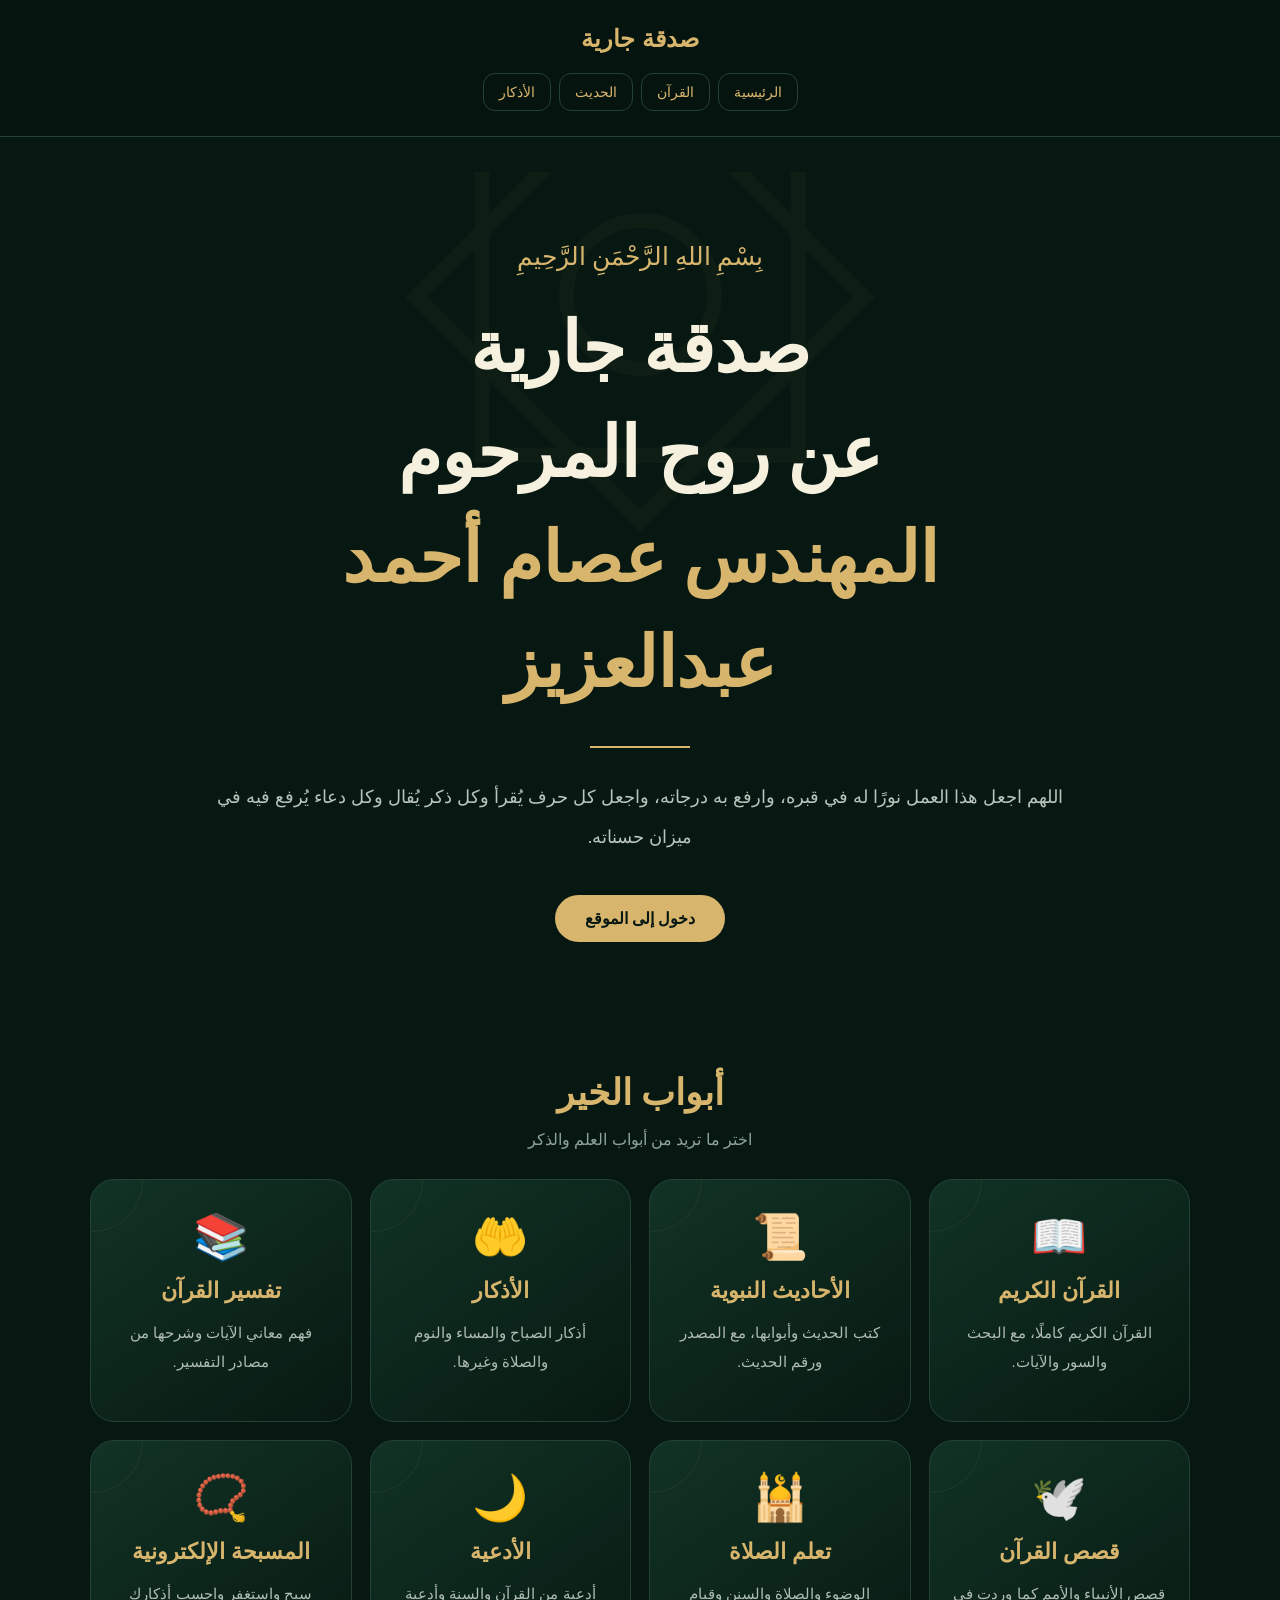
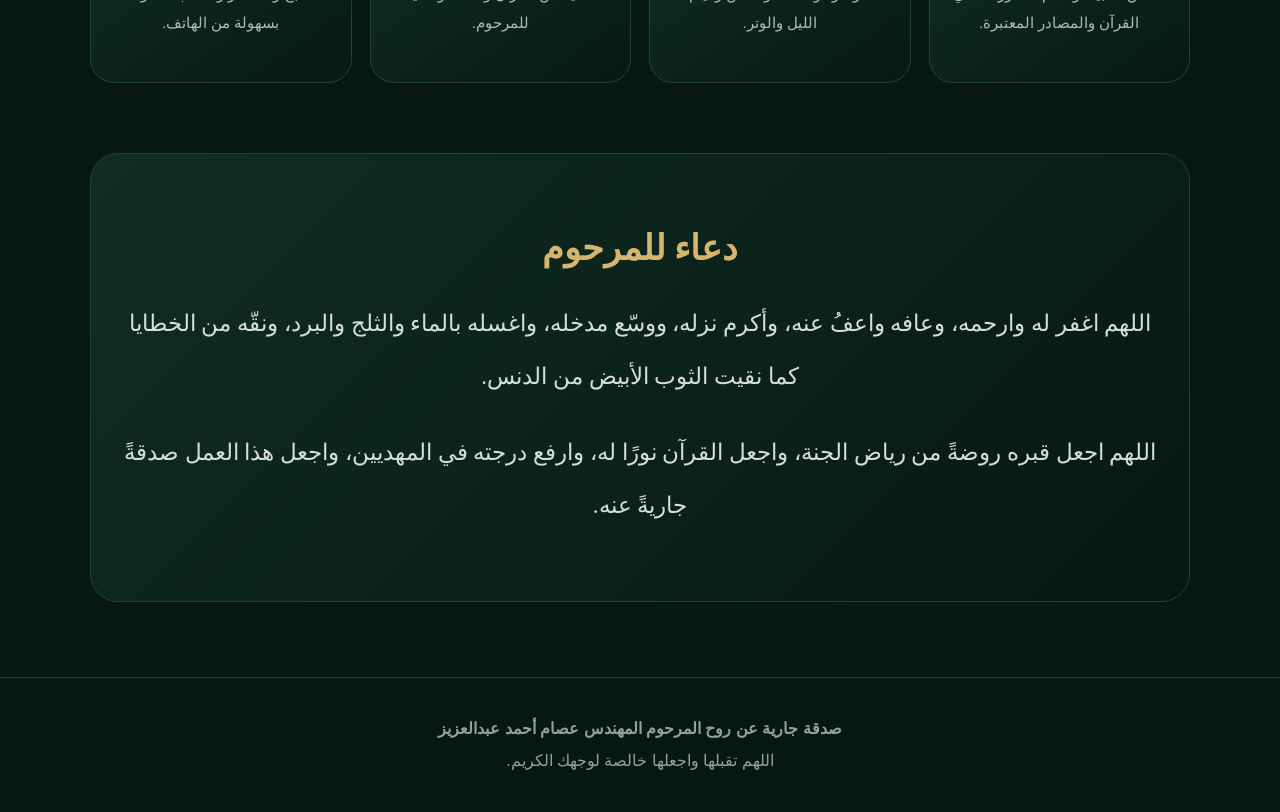
==== index.html @ de12d313 "Update index.html" ====
<!DOCTYPE html>
<html lang="ar" dir="rtl">

<head>
  <meta charset="UTF-8">
  <meta name="viewport" content="width=device-width, initial-scale=1.0">

  <title>صدقة جارية | المهندس عصام أحمد عبدالعزيز</title>

  <link rel="stylesheet" href="style.css">

  <style>

    .hero-new {
      min-height: 600px;
      display: flex;
      align-items: center;
      justify-content: center;
      text-align: center;
      position: relative;
      overflow: hidden;
      padding: 70px 20px;
    }

    .hero-new::before {
      content: "۞";
      position: absolute;
      font-size: 500px;
      color: rgba(215,181,109,.035);
      top: -170px;
      left: 50%;
      transform: translateX(-50%);
      pointer-events: none;
    }

    .hero-content {
      position: relative;
      max-width: 850px;
      z-index: 1;
    }

    .bismillah {
      color: #d7b56d;
      font-family: "Traditional Arabic", serif;
      font-size: 25px;
      margin-bottom: 25px;
    }

    .hero-new h1 {
      font-family: "Traditional Arabic", Tahoma, serif;
      font-size: clamp(38px, 8vw, 70px);
      line-height: 1.5;
      color: #f6f0df;
      margin: 0;
    }

    .hero-new h1 span {
      color: #d7b56d;
    }

    .hero-line {
      width: 100px;
      height: 2px;
      background: #d7b56d;
      margin: 30px auto;
    }

    .hero-new p {
      color: #b9c5bd;
      font-size: 18px;
      line-height: 2.2;
    }

    .enter-btn {
      display: inline-block;
      margin-top: 20px;
      padding: 14px 30px;
      background: #d7b56d;
      color: #071812;
      border-radius: 30px;
      font-weight: bold;
    }

    .section-title {
      text-align: center;
      margin: 60px 0 30px;
    }

    .section-title h2 {
      color: #d7b56d;
      font-family: "Traditional Arabic", serif;
      font-size: 36px;
      margin-bottom: 5px;
    }

    .section-title p {
      color: #8fa39a;
    }

    .main-grid {
      display: grid;
      grid-template-columns: repeat(auto-fit, minmax(230px, 1fr));
      gap: 18px;
    }

    .main-card {
      background:
        linear-gradient(
          145deg,
          rgba(18,52,38,.95),
          rgba(8,25,18,.98)
        );

      border: 1px solid #234235;
      border-radius: 24px;
      padding: 30px 22px;
      text-align: center;
      transition: .25s;
      position: relative;
      overflow: hidden;
    }

    .main-card::after {
      content: "";
      position: absolute;
      width: 100px;
      height: 100px;
      border: 1px solid rgba(215,181,109,.08);
      border-radius: 50%;
      top: -50px;
      left: -50px;
    }

    .main-card:hover {
      transform: translateY(-7px);
      border-color: #d7b56d;
    }

    .main-icon {
      font-size: 45px;
      margin-bottom: 15px;
    }

    .main-card h3 {
      color: #d7b56d;
      font-size: 22px;
      margin: 10px 0;
    }

    .main-card p {
      color: #aebcb4;
      line-height: 1.9;
      font-size: 15px;
    }

    .memorial {
      margin-top: 70px;
      padding: 45px 25px;
      text-align: center;
      border: 1px solid #234235;
      border-radius: 28px;
      background: linear-gradient(
        135deg,
        #102d23,
        #071812
      );
    }

    .memorial h2 {
      color: #d7b56d;
      font-family: "Traditional Arabic", serif;
      font-size: 35px;
    }

    .memorial p {
      color: #d6ded9;
      font-family: "Traditional Arabic", serif;
      font-size: 23px;
      line-height: 2.3;
    }

    .planned {
      opacity: .9;
    }

    @media(max-width:600px) {

      .hero-new {
        min-height: 520px;
      }

      .hero-new h1 {
        font-size: 42px;
      }

      .hero-new p {
        font-size: 16px;
      }

      .main-card {
        padding: 25px 18px;
      }

    }

  </style>

</head>


<body>


<header>

  <div class="logo">
    صدقة جارية
  </div>

  <nav>

    <a href="index.html">
      الرئيسية
    </a>

    <a href="quran.html">
      القرآن
    </a>

    <a href="hadith.html">
      الحديث
    </a>

    <a href="adhkar.html">
      الأذكار
    </a>

  </nav>

</header>


<main class="container">


<section class="hero-new">

  <div class="hero-content">

    <div class="bismillah">
      بِسْمِ اللهِ الرَّحْمَنِ الرَّحِيمِ
    </div>

    <h1>
      صدقة جارية
      <br>
      عن روح المرحوم
      <br>
      <span>
        المهندس عصام أحمد عبدالعزيز
      </span>
    </h1>

    <div class="hero-line"></div>

    <p>
      اللهم اجعل هذا العمل نورًا له في قبره،
      وارفع به درجاته، واجعل كل حرف يُقرأ
      وكل ذكر يُقال وكل دعاء يُرفع فيه
      في ميزان حسناته.
    </p>

    <a href="#sections" class="enter-btn">
      دخول إلى الموقع
    </a>

  </div>

</section>



<section id="sections">


  <div class="section-title">

    <h2>
      أبواب الخير
    </h2>

    <p>
      اختر ما تريد من أبواب العلم والذكر
    </p>

  </div>


  <div class="main-grid">


    <a href="quran.html" class="main-card">

      <div class="main-icon">
        📖
      </div>

      <h3>
        القرآن الكريم
      </h3>

      <p>
        القرآن الكريم كاملًا،
        مع البحث والسور والآيات.
      </p>

    </a>



    <a href="hadith.html" class="main-card">

      <div class="main-icon">
        📜
      </div>

      <h3>
        الأحاديث النبوية
      </h3>

      <p>
        كتب الحديث وأبوابها،
        مع المصدر ورقم الحديث.
      </p>

    </a>



    <a href="adhkar.html" class="main-card">

      <div class="main-icon">
        🤲
      </div>

      <h3>
        الأذكار
      </h3>

      <p>
        أذكار الصباح والمساء
        والنوم والصلاة وغيرها.
      </p>

    </a>



    <a href="quran-tafsir.html" class="main-card">

      <div class="main-icon">
        📚
      </div>

      <h3>
        تفسير القرآن
      </h3>

      <p>
        فهم معاني الآيات
        وشرحها من مصادر التفسير.
      </p>

    </a>



    <a href="quran-stories.html" class="main-card">

      <div class="main-icon">
        🕊️
      </div>

      <h3>
        قصص القرآن
      </h3>

      <p>
        قصص الأنبياء والأمم
        كما وردت في القرآن والمصادر المعتبرة.
      </p>

    </a>



    <a href="prayer.html" class="main-card">

      <div class="main-icon">
        🕌
      </div>

      <h3>
        تعلم الصلاة
      </h3>

      <p>
        الوضوء والصلاة والسنن
        وقيام الليل والوتر.
      </p>

    </a>



    <a href="duas.html" class="main-card">

      <div class="main-icon">
        🌙
      </div>

      <h3>
        الأدعية
      </h3>

      <p>
        أدعية من القرآن والسنة
        وأدعية للمرحوم.
      </p>

    </a>



    <a href="tasbeeh.html" class="main-card">

      <div class="main-icon">
        📿
      </div>

      <h3>
        المسبحة الإلكترونية
      </h3>

      <p>
        سبح واستغفر واحسب أذكارك
        بسهولة من الهاتف.
      </p>

    </a>


  </div>

</section>



<section class="memorial">

  <h2>
    دعاء للمرحوم
  </h2>

  <p>

    اللهم اغفر له وارحمه،
    وعافه واعفُ عنه،
    وأكرم نزله،
    ووسّع مدخله،
    واغسله بالماء والثلج والبرد،
    ونقّه من الخطايا كما نقيت الثوب الأبيض من الدنس.

  </p>

  <p>

    اللهم اجعل قبره روضةً من رياض الجنة،
    واجعل القرآن نورًا له،
    وارفع درجته في المهديين،
    واجعل هذا العمل صدقةً جاريةً عنه.

  </p>

</section>


</main>



<footer>

  <strong>
    صدقة جارية عن روح المرحوم
    المهندس عصام أحمد عبدالعزيز
  </strong>

  <br>

  اللهم تقبلها واجعلها خالصة لوجهك الكريم.

</footer>


</body>

</html>
---- style.css ----
* {
  box-sizing: border-box;
}

body {
  margin: 0;
  background: #071812;
  color: #f6f0df;
  font-family: Tahoma, Arial, sans-serif;
}

a {
  text-decoration: none;
  color: inherit;
}

/* الهيدر */

header {
  padding: 25px 15px;
  text-align: center;
  border-bottom: 1px solid #234235;
  background: #06140f;
}

.logo {
  color: #d7b56d;
  font-size: 24px;
  font-weight: bold;
}

/* القائمة */

nav {
  margin-top: 20px;
  display: flex;
  justify-content: center;
  gap: 8px;
  flex-wrap: wrap;
}

nav a {
  padding: 10px 15px;
  border: 1px solid #234235;
  border-radius: 12px;
  color: #d7b56d;
  font-size: 14px;
}

nav a:hover {
  background: #102d23;
}

/* المحتوى */

.container {
  width: 92%;
  max-width: 1100px;
  margin: auto;
  padding: 35px 0;
}

.hero {
  text-align: center;
  padding: 55px 15px;
}

.hero h1 {
  color: #d7b56d;
  font-size: 42px;
  line-height: 1.7;
  margin-bottom: 15px;
}

.hero p {
  color: #b9c5bd;
  font-size: 18px;
  line-height: 2;
}

/* العناوين */

.page-title {
  text-align: center;
  color: #d7b56d;
  font-size: 34px;
  margin-bottom: 30px;
}

/* الكروت */

.grid {
  display: grid;
  grid-template-columns: repeat(auto-fit, minmax(220px, 1fr));
  gap: 18px;
}

.card {
  background: #0d241c;
  border: 1px solid #234235;
  border-radius: 20px;
  padding: 25px;
  text-align: center;
  transition: 0.2s;
}

.card:hover {
  transform: translateY(-4px);
  border-color: #d7b56d;
}

.card .icon {
  font-size: 38px;
}

.card h2 {
  color: #d7b56d;
}

.card p {
  color: #b9c5bd;
  line-height: 1.8;
}

/* القرآن */

.surah {
  background: #0d241c;
  border: 1px solid #234235;
  border-radius: 20px;
  padding: 25px;
  margin-bottom: 20px;
}

.surah-info {
  text-align: center;
  margin-bottom: 25px;
}

.surah-info h2 {
  color: #d7b56d;
  font-size: 30px;
}

.surah-info p {
  color: #8fa39a;
}

.ayah {
  padding: 18px 5px;
  border-bottom: 1px solid #234235;
  font-family: "Traditional Arabic", Tahoma, sans-serif;
  font-size: 25px;
  line-height: 2.5;
}

.ayah-number {
  display: inline-flex;
  width: 35px;
  height: 35px;
  align-items: center;
  justify-content: center;
  border: 1px solid #d7b56d;
  border-radius: 50%;
  color: #d7b56d;
  font-family: Tahoma, Arial, sans-serif;
  font-size: 13px;
  margin-left: 10px;
}

/* الاختيارات والبحث */

select,
input {
  width: 100%;
  padding: 14px;
  margin-bottom: 15px;
  border-radius: 12px;
  border: 1px solid #234235;
  background: #0d241c;
  color: white;
  font-size: 16px;
  outline: none;
}

button {
  background: #d7b56d;
  color: #071812;
  border: none;
  padding: 12px 20px;
  border-radius: 10px;
  cursor: pointer;
  font-weight: bold;
}

button:hover {
  opacity: 0.85;
}

/* الأحاديث */

.hadith-card {
  background: #0d241c;
  border: 1px solid #234235;
  border-radius: 20px;
  padding: 25px;
  margin-bottom: 18px;
}

.hadith-number {
  display: inline-block;
  color: #d7b56d;
  border: 1px solid #876f3e;
  border-radius: 20px;
  padding: 6px 13px;
  margin-bottom: 15px;
}

.hadith-text {
  font-family: "Traditional Arabic", Tahoma, sans-serif;
  font-size: 24px;
  line-height: 2.3;
}

.source {
  color: #8fa39a;
  margin-top: 15px;
}

/* الأذكار */

.zekr-card {
  background: #0d241c;
  border: 1px solid #234235;
  border-radius: 20px;
  padding: 25px;
  margin-bottom: 18px;
}

.zekr-number {
  color: #d7b56d;
  margin-bottom: 15px;
  font-weight: bold;
}

.zekr-text {
  font-family: "Traditional Arabic", Tahoma, sans-serif;
  font-size: 25px;
  line-height: 2.3;
  margin-bottom: 20px;
}

.counter {
  display: flex;
  justify-content: center;
  align-items: center;
  gap: 12px;
  flex-wrap: wrap;
}

.count {
  color: #d7b56d;
  font-size: 22px;
  min-width: 45px;
  text-align: center;
}

/* رسالة التحميل */

.loading {
  text-align: center;
  color: #d7b56d;
  padding: 35px;
}

/* الفوتر */

footer {
  text-align: center;
  padding: 35px 15px;
  margin-top: 40px;
  border-top: 1px solid #234235;
  color: #8fa39a;
  line-height: 2;
}

/* الموبايل */

@media (max-width: 600px) {

  .hero h1 {
    font-size: 30px;
  }

  .page-title {
    font-size: 28px;
  }

  .ayah {
    font-size: 22px;
    line-height: 2.2;
  }

  .hadith-text {
    font-size: 21px;
  }

  .zekr-text {
    font-size: 22px;
  }

  nav a {
    font-size: 13px;
    padding: 9px 11px;
  }

}
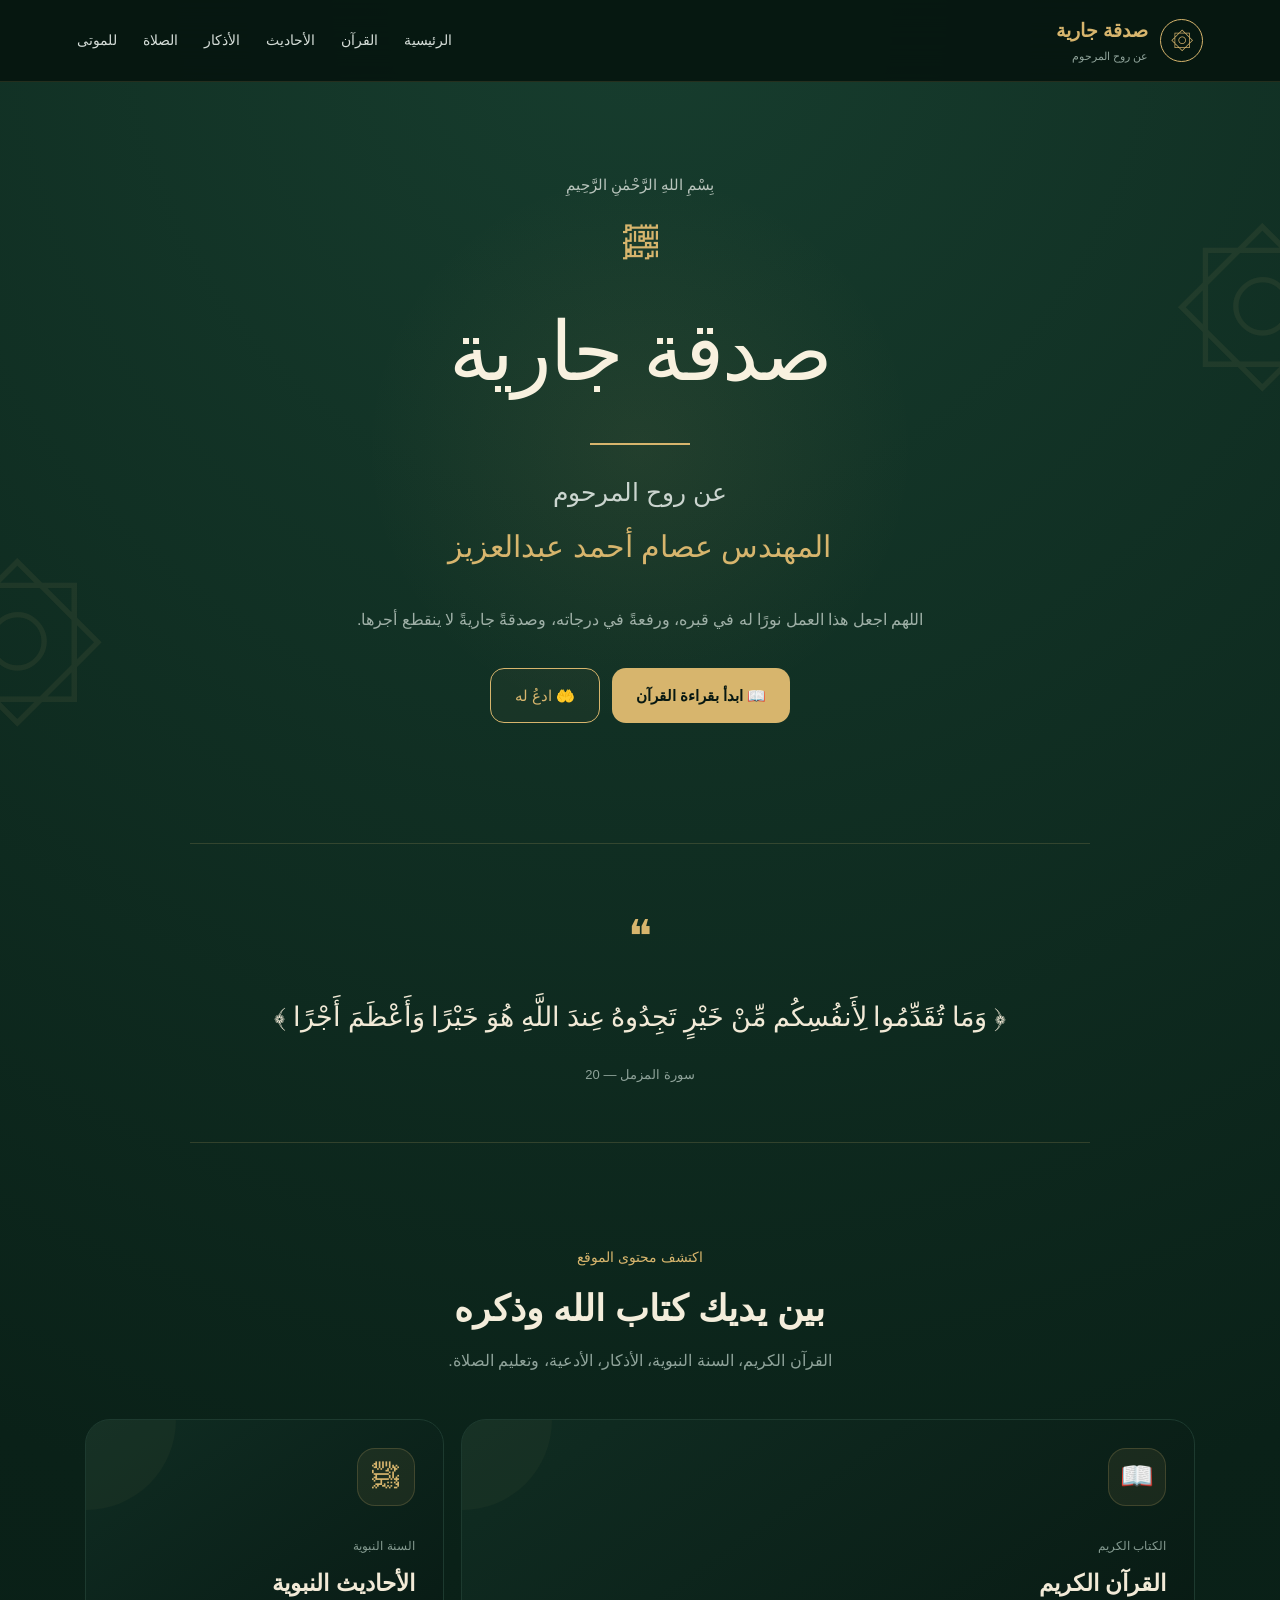
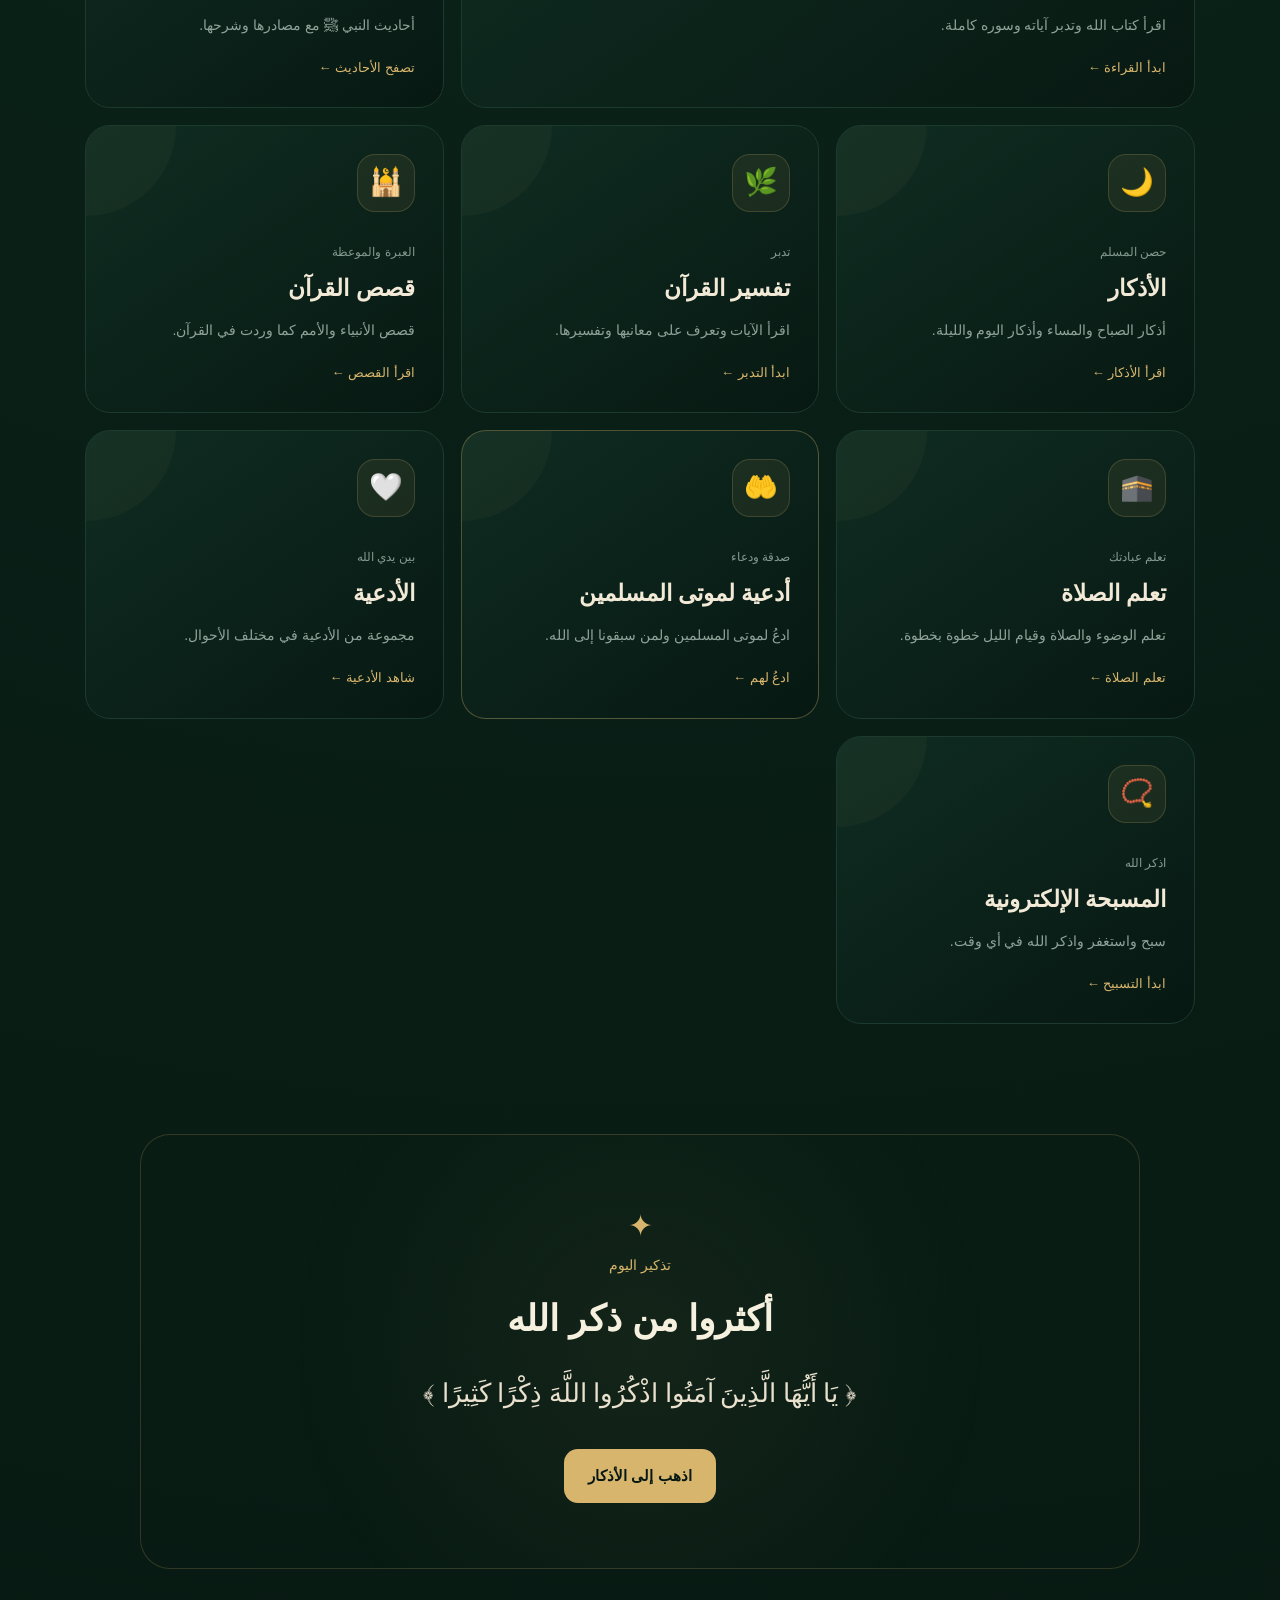
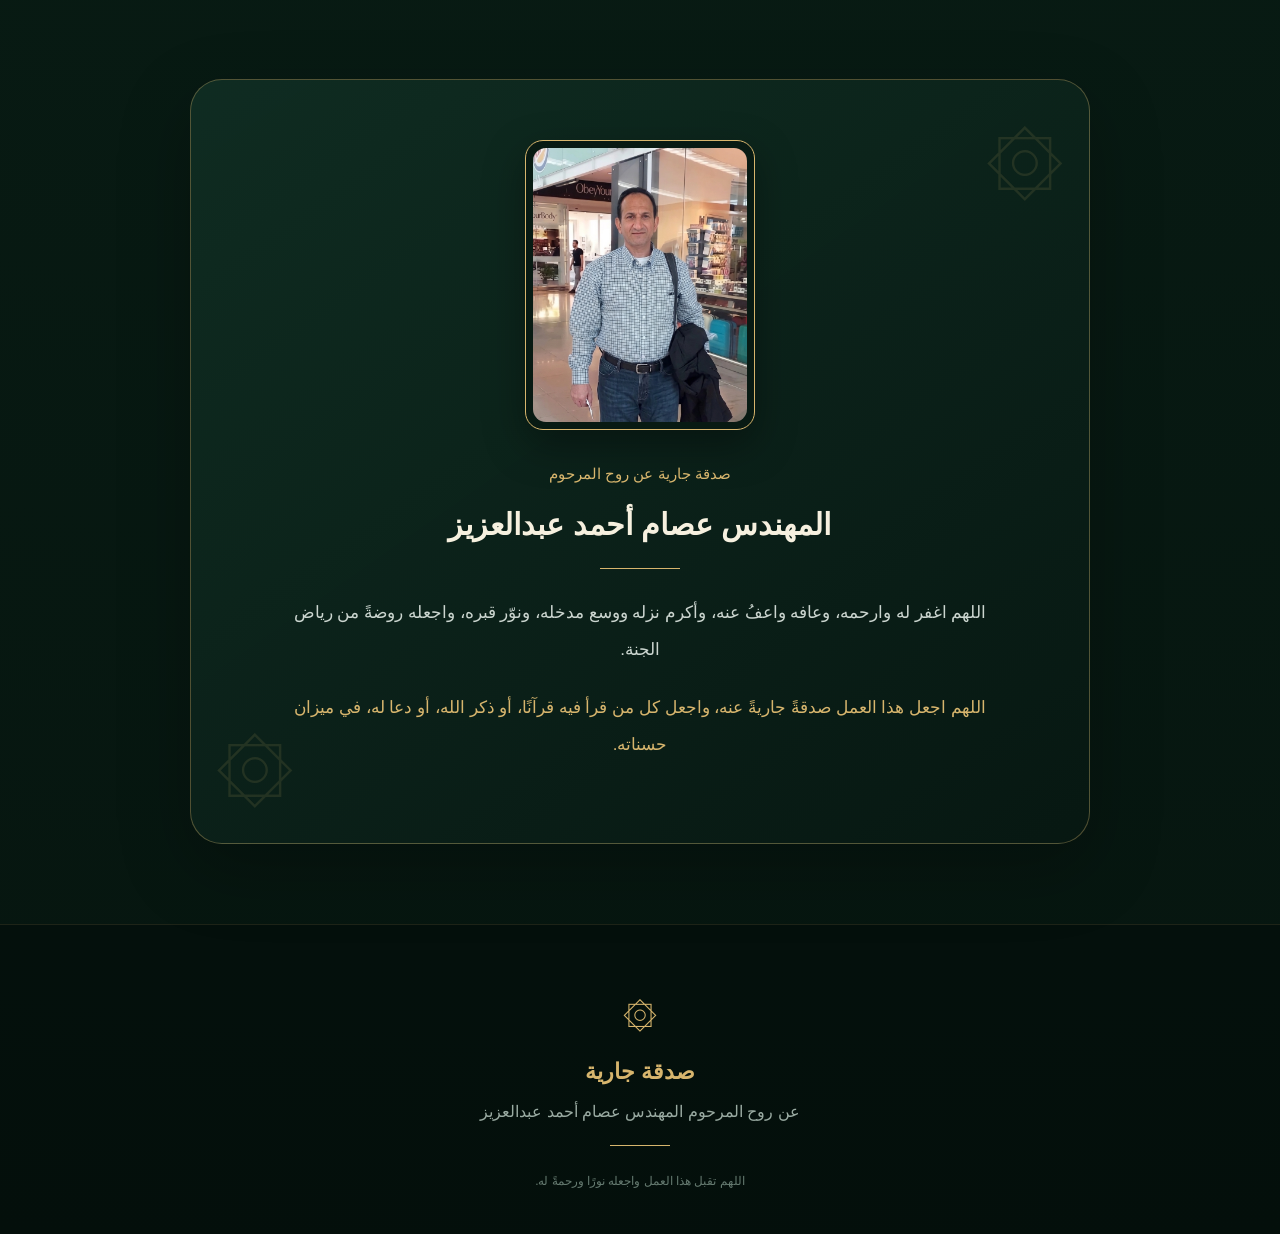
==== commit d0b27def: "Update index.html" ====
--- a/index.html
+++ b/index.html
@@ -5,502 +5,500 @@
   <meta charset="UTF-8">
   <meta name="viewport" content="width=device-width, initial-scale=1.0">
 
-  <title>صدقة جارية | المهندس عصام أحمد عبدالعزيز</title>
+  <title>صدقة جارية | عن روح المهندس عصام أحمد عبدالعزيز</title>
 
   <link rel="stylesheet" href="style.css">
-
-  <style>
-
-    .hero-new {
-      min-height: 600px;
-      display: flex;
-      align-items: center;
-      justify-content: center;
-      text-align: center;
-      position: relative;
-      overflow: hidden;
-      padding: 70px 20px;
+</head>
+
+<body>
+
+  <!-- ================= HEADER ================= -->
+
+  <header class="main-header">
+
+    <div class="brand">
+
+      <div class="brand-icon">۞</div>
+
+      <div>
+        <div class="brand-title">صدقة جارية</div>
+        <div class="brand-subtitle">عن روح المرحوم</div>
+      </div>
+
+    </div>
+
+    <nav class="main-nav">
+
+      <a href="#home">الرئيسية</a>
+      <a href="quran.html">القرآن</a>
+      <a href="hadith.html">الأحاديث</a>
+      <a href="adhkar.html">الأذكار</a>
+      <a href="prayer.html">الصلاة</a>
+      <a href="deceased-duas.html">للموتى</a>
+
+    </nav>
+
+    <button class="menu-button" onclick="toggleMenu()">☰</button>
+
+  </header>
+
+
+  <!-- ================= MOBILE MENU ================= -->
+
+  <div id="mobileMenu" class="mobile-menu">
+
+    <a href="#home">الرئيسية</a>
+    <a href="quran.html">القرآن الكريم</a>
+    <a href="quran-tafsir.html">تفسير القرآن</a>
+    <a href="quran-stories.html">قصص القرآن</a>
+    <a href="hadith.html">الأحاديث النبوية</a>
+    <a href="adhkar.html">الأذكار</a>
+    <a href="prayer.html">تعلم الصلاة</a>
+    <a href="duas.html">الأدعية</a>
+    <a href="deceased-duas.html">أدعية للموتى</a>
+    <a href="tasbeeh.html">المسبحة</a>
+
+  </div>
+
+
+  <main id="home">
+
+
+    <!-- ================= HERO ================= -->
+
+    <section class="hero">
+
+      <div class="hero-decoration decoration-one">۞</div>
+      <div class="hero-decoration decoration-two">۞</div>
+
+      <div class="hero-content">
+
+        <div class="hero-small">
+          بِسْمِ اللهِ الرَّحْمٰنِ الرَّحِيمِ
+        </div>
+
+        <div class="hero-symbol">
+          ﷽
+        </div>
+
+        <h1>
+          صدقة جارية
+        </h1>
+
+        <div class="gold-line"></div>
+
+        <h2>
+          عن روح المرحوم
+          <br>
+          <span>المهندس عصام أحمد عبدالعزيز</span>
+        </h2>
+
+        <p>
+          اللهم اجعل هذا العمل نورًا له في قبره،
+          ورفعةً في درجاته،
+          وصدقةً جاريةً لا ينقطع أجرها.
+        </p>
+
+        <div class="hero-buttons">
+
+          <a href="quran.html" class="primary-button">
+            📖 ابدأ بقراءة القرآن
+          </a>
+
+          <a href="deceased-duas.html" class="secondary-button">
+            🤲 ادعُ له
+          </a>
+
+        </div>
+
+      </div>
+
+    </section>
+
+
+    <!-- ================= QURAN QUOTE ================= -->
+
+    <section class="quote-section">
+
+      <div class="quote-icon">❝</div>
+
+      <p class="quote">
+        ﴿ وَمَا تُقَدِّمُوا لِأَنفُسِكُم مِّنْ خَيْرٍ
+        تَجِدُوهُ عِندَ اللَّهِ هُوَ خَيْرًا
+        وَأَعْظَمَ أَجْرًا ﴾
+      </p>
+
+      <span>
+        سورة المزمل — 20
+      </span>
+
+    </section>
+
+
+    <!-- ================= SECTION TITLE ================= -->
+
+    <section class="section-heading">
+
+      <span>اكتشف محتوى الموقع</span>
+
+      <h2>
+        بين يديك كتاب الله وذكره
+      </h2>
+
+      <p>
+        القرآن الكريم، السنة النبوية،
+        الأذكار، الأدعية، وتعليم الصلاة.
+      </p>
+
+    </section>
+
+
+    <!-- ================= MAIN CARDS ================= -->
+
+    <section class="cards-container">
+
+
+      <a href="quran.html" class="feature-card large-card">
+
+        <div class="card-icon">📖</div>
+
+        <div class="card-content">
+
+          <span>الكتاب الكريم</span>
+
+          <h3>القرآن الكريم</h3>
+
+          <p>
+            اقرأ كتاب الله وتدبر آياته وسوره كاملة.
+          </p>
+
+          <div class="card-arrow">
+            ابدأ القراءة ←
+          </div>
+
+        </div>
+
+      </a>
+
+
+      <a href="hadith.html" class="feature-card">
+
+        <div class="card-icon">ﷺ</div>
+
+        <div class="card-content">
+
+          <span>السنة النبوية</span>
+
+          <h3>الأحاديث النبوية</h3>
+
+          <p>
+            أحاديث النبي ﷺ مع مصادرها وشرحها.
+          </p>
+
+          <div class="card-arrow">
+            تصفح الأحاديث ←
+          </div>
+
+        </div>
+
+      </a>
+
+
+      <a href="adhkar.html" class="feature-card">
+
+        <div class="card-icon">🌙</div>
+
+        <div class="card-content">
+
+          <span>حصن المسلم</span>
+
+          <h3>الأذكار</h3>
+
+          <p>
+            أذكار الصباح والمساء وأذكار اليوم والليلة.
+          </p>
+
+          <div class="card-arrow">
+            اقرأ الأذكار ←
+          </div>
+
+        </div>
+
+      </a>
+
+
+      <a href="quran-tafsir.html" class="feature-card">
+
+        <div class="card-icon">🌿</div>
+
+        <div class="card-content">
+
+          <span>تدبر</span>
+
+          <h3>تفسير القرآن</h3>
+
+          <p>
+            اقرأ الآيات وتعرف على معانيها وتفسيرها.
+          </p>
+
+          <div class="card-arrow">
+            ابدأ التدبر ←
+          </div>
+
+        </div>
+
+      </a>
+
+
+      <a href="quran-stories.html" class="feature-card">
+
+        <div class="card-icon">🕌</div>
+
+        <div class="card-content">
+
+          <span>العبرة والموعظة</span>
+
+          <h3>قصص القرآن</h3>
+
+          <p>
+            قصص الأنبياء والأمم كما وردت في القرآن.
+          </p>
+
+          <div class="card-arrow">
+            اقرأ القصص ←
+          </div>
+
+        </div>
+
+      </a>
+
+
+      <a href="prayer.html" class="feature-card">
+
+        <div class="card-icon">🕋</div>
+
+        <div class="card-content">
+
+          <span>تعلم عبادتك</span>
+
+          <h3>تعلم الصلاة</h3>
+
+          <p>
+            تعلم الوضوء والصلاة وقيام الليل خطوة بخطوة.
+          </p>
+
+          <div class="card-arrow">
+            تعلم الصلاة ←
+          </div>
+
+        </div>
+
+      </a>
+
+
+      <a href="deceased-duas.html" class="feature-card special-card">
+
+        <div class="card-icon">🤲</div>
+
+        <div class="card-content">
+
+          <span>صدقة ودعاء</span>
+
+          <h3>أدعية لموتى المسلمين</h3>
+
+          <p>
+            ادعُ لموتى المسلمين ولمن سبقونا إلى الله.
+          </p>
+
+          <div class="card-arrow">
+            ادعُ لهم ←
+          </div>
+
+        </div>
+
+      </a>
+
+
+      <a href="duas.html" class="feature-card">
+
+        <div class="card-icon">🤍</div>
+
+        <div class="card-content">
+
+          <span>بين يدي الله</span>
+
+          <h3>الأدعية</h3>
+
+          <p>
+            مجموعة من الأدعية في مختلف الأحوال.
+          </p>
+
+          <div class="card-arrow">
+            شاهد الأدعية ←
+          </div>
+
+        </div>
+
+      </a>
+
+
+      <a href="tasbeeh.html" class="feature-card">
+
+        <div class="card-icon">📿</div>
+
+        <div class="card-content">
+
+          <span>اذكر الله</span>
+
+          <h3>المسبحة الإلكترونية</h3>
+
+          <p>
+            سبح واستغفر واذكر الله في أي وقت.
+          </p>
+
+          <div class="card-arrow">
+            ابدأ التسبيح ←
+          </div>
+
+        </div>
+
+      </a>
+
+    </section>
+
+
+    <!-- ================= DAILY REMINDER ================= -->
+
+    <section class="daily-section">
+
+      <div class="daily-decoration">
+        ✦
+      </div>
+
+      <span>
+        تذكير اليوم
+      </span>
+
+      <h2>
+        أكثروا من ذكر الله
+      </h2>
+
+      <p>
+        ﴿ يَا أَيُّهَا الَّذِينَ آمَنُوا
+        اذْكُرُوا اللَّهَ ذِكْرًا كَثِيرًا ﴾
+      </p>
+
+      <a href="adhkar.html" class="primary-button">
+        اذهب إلى الأذكار
+      </a>
+
+    </section>
+
+
+    <!-- ================= MEMORIAL PHOTO ================= -->
+
+    <section class="memorial-photo-section">
+
+      <div class="memorial-photo-frame">
+
+        <img
+          src="esam-ahmed-abdelaziz.png"
+          alt="المرحوم المهندس عصام أحمد عبدالعزيز"
+          class="memorial-photo"
+        >
+
+      </div>
+
+
+      <div class="memorial-photo-info">
+
+        <span class="memorial-label">
+          صدقة جارية عن روح المرحوم
+        </span>
+
+        <h2>
+          المهندس عصام أحمد عبدالعزيز
+        </h2>
+
+        <div class="memorial-gold-line"></div>
+
+        <p>
+          اللهم اغفر له وارحمه،
+          وعافه واعفُ عنه،
+          وأكرم نزله ووسع مدخله،
+          ونوّر قبره،
+          واجعله روضةً من رياض الجنة.
+        </p>
+
+        <p class="memorial-final">
+          اللهم اجعل هذا العمل صدقةً جاريةً عنه،
+          واجعل كل من قرأ فيه قرآنًا،
+          أو ذكر الله،
+          أو دعا له،
+          في ميزان حسناته.
+        </p>
+
+      </div>
+
+    </section>
+
+
+  </main>
+
+
+  <!-- ================= FOOTER ================= -->
+
+  <footer>
+
+    <div class="footer-symbol">
+      ۞
+    </div>
+
+    <h3>
+      صدقة جارية
+    </h3>
+
+    <p>
+      عن روح المرحوم
+      المهندس عصام أحمد عبدالعزيز
+    </p>
+
+    <div class="footer-line"></div>
+
+    <span>
+      اللهم تقبل هذا العمل واجعله نورًا ورحمةً له.
+    </span>
+
+  </footer>
+
+
+  <script>
+
+    function toggleMenu() {
+
+      const menu =
+        document.getElementById("mobileMenu");
+
+      menu.classList.toggle("show");
+
     }
 
-    .hero-new::before {
-      content: "۞";
-      position: absolute;
-      font-size: 500px;
-      color: rgba(215,181,109,.035);
-      top: -170px;
-      left: 50%;
-      transform: translateX(-50%);
-      pointer-events: none;
-    }
-
-    .hero-content {
-      position: relative;
-      max-width: 850px;
-      z-index: 1;
-    }
-
-    .bismillah {
-      color: #d7b56d;
-      font-family: "Traditional Arabic", serif;
-      font-size: 25px;
-      margin-bottom: 25px;
-    }
-
-    .hero-new h1 {
-      font-family: "Traditional Arabic", Tahoma, serif;
-      font-size: clamp(38px, 8vw, 70px);
-      line-height: 1.5;
-      color: #f6f0df;
-      margin: 0;
-    }
-
-    .hero-new h1 span {
-      color: #d7b56d;
-    }
-
-    .hero-line {
-      width: 100px;
-      height: 2px;
-      background: #d7b56d;
-      margin: 30px auto;
-    }
-
-    .hero-new p {
-      color: #b9c5bd;
-      font-size: 18px;
-      line-height: 2.2;
-    }
-
-    .enter-btn {
-      display: inline-block;
-      margin-top: 20px;
-      padding: 14px 30px;
-      background: #d7b56d;
-      color: #071812;
-      border-radius: 30px;
-      font-weight: bold;
-    }
-
-    .section-title {
-      text-align: center;
-      margin: 60px 0 30px;
-    }
-
-    .section-title h2 {
-      color: #d7b56d;
-      font-family: "Traditional Arabic", serif;
-      font-size: 36px;
-      margin-bottom: 5px;
-    }
-
-    .section-title p {
-      color: #8fa39a;
-    }
-
-    .main-grid {
-      display: grid;
-      grid-template-columns: repeat(auto-fit, minmax(230px, 1fr));
-      gap: 18px;
-    }
-
-    .main-card {
-      background:
-        linear-gradient(
-          145deg,
-          rgba(18,52,38,.95),
-          rgba(8,25,18,.98)
-        );
-
-      border: 1px solid #234235;
-      border-radius: 24px;
-      padding: 30px 22px;
-      text-align: center;
-      transition: .25s;
-      position: relative;
-      overflow: hidden;
-    }
-
-    .main-card::after {
-      content: "";
-      position: absolute;
-      width: 100px;
-      height: 100px;
-      border: 1px solid rgba(215,181,109,.08);
-      border-radius: 50%;
-      top: -50px;
-      left: -50px;
-    }
-
-    .main-card:hover {
-      transform: translateY(-7px);
-      border-color: #d7b56d;
-    }
-
-    .main-icon {
-      font-size: 45px;
-      margin-bottom: 15px;
-    }
-
-    .main-card h3 {
-      color: #d7b56d;
-      font-size: 22px;
-      margin: 10px 0;
-    }
-
-    .main-card p {
-      color: #aebcb4;
-      line-height: 1.9;
-      font-size: 15px;
-    }
-
-    .memorial {
-      margin-top: 70px;
-      padding: 45px 25px;
-      text-align: center;
-      border: 1px solid #234235;
-      border-radius: 28px;
-      background: linear-gradient(
-        135deg,
-        #102d23,
-        #071812
-      );
-    }
-
-    .memorial h2 {
-      color: #d7b56d;
-      font-family: "Traditional Arabic", serif;
-      font-size: 35px;
-    }
-
-    .memorial p {
-      color: #d6ded9;
-      font-family: "Traditional Arabic", serif;
-      font-size: 23px;
-      line-height: 2.3;
-    }
-
-    .planned {
-      opacity: .9;
-    }
-
-    @media(max-width:600px) {
-
-      .hero-new {
-        min-height: 520px;
-      }
-
-      .hero-new h1 {
-        font-size: 42px;
-      }
-
-      .hero-new p {
-        font-size: 16px;
-      }
-
-      .main-card {
-        padding: 25px 18px;
-      }
-
-    }
-
-  </style>
-
-</head>
-
-
-<body>
-
-
-<header>
-
-  <div class="logo">
-    صدقة جارية
-  </div>
-
-  <nav>
-
-    <a href="index.html">
-      الرئيسية
-    </a>
-
-    <a href="quran.html">
-      القرآن
-    </a>
-
-    <a href="hadith.html">
-      الحديث
-    </a>
-
-    <a href="adhkar.html">
-      الأذكار
-    </a>
-
-  </nav>
-
-</header>
-
-
-<main class="container">
-
-
-<section class="hero-new">
-
-  <div class="hero-content">
-
-    <div class="bismillah">
-      بِسْمِ اللهِ الرَّحْمَنِ الرَّحِيمِ
-    </div>
-
-    <h1>
-      صدقة جارية
-      <br>
-      عن روح المرحوم
-      <br>
-      <span>
-        المهندس عصام أحمد عبدالعزيز
-      </span>
-    </h1>
-
-    <div class="hero-line"></div>
-
-    <p>
-      اللهم اجعل هذا العمل نورًا له في قبره،
-      وارفع به درجاته، واجعل كل حرف يُقرأ
-      وكل ذكر يُقال وكل دعاء يُرفع فيه
-      في ميزان حسناته.
-    </p>
-
-    <a href="#sections" class="enter-btn">
-      دخول إلى الموقع
-    </a>
-
-  </div>
-
-</section>
-
-
-
-<section id="sections">
-
-
-  <div class="section-title">
-
-    <h2>
-      أبواب الخير
-    </h2>
-
-    <p>
-      اختر ما تريد من أبواب العلم والذكر
-    </p>
-
-  </div>
-
-
-  <div class="main-grid">
-
-
-    <a href="quran.html" class="main-card">
-
-      <div class="main-icon">
-        📖
-      </div>
-
-      <h3>
-        القرآن الكريم
-      </h3>
-
-      <p>
-        القرآن الكريم كاملًا،
-        مع البحث والسور والآيات.
-      </p>
-
-    </a>
-
-
-
-    <a href="hadith.html" class="main-card">
-
-      <div class="main-icon">
-        📜
-      </div>
-
-      <h3>
-        الأحاديث النبوية
-      </h3>
-
-      <p>
-        كتب الحديث وأبوابها،
-        مع المصدر ورقم الحديث.
-      </p>
-
-    </a>
-
-
-
-    <a href="adhkar.html" class="main-card">
-
-      <div class="main-icon">
-        🤲
-      </div>
-
-      <h3>
-        الأذكار
-      </h3>
-
-      <p>
-        أذكار الصباح والمساء
-        والنوم والصلاة وغيرها.
-      </p>
-
-    </a>
-
-
-
-    <a href="quran-tafsir.html" class="main-card">
-
-      <div class="main-icon">
-        📚
-      </div>
-
-      <h3>
-        تفسير القرآن
-      </h3>
-
-      <p>
-        فهم معاني الآيات
-        وشرحها من مصادر التفسير.
-      </p>
-
-    </a>
-
-
-
-    <a href="quran-stories.html" class="main-card">
-
-      <div class="main-icon">
-        🕊️
-      </div>
-
-      <h3>
-        قصص القرآن
-      </h3>
-
-      <p>
-        قصص الأنبياء والأمم
-        كما وردت في القرآن والمصادر المعتبرة.
-      </p>
-
-    </a>
-
-
-
-    <a href="prayer.html" class="main-card">
-
-      <div class="main-icon">
-        🕌
-      </div>
-
-      <h3>
-        تعلم الصلاة
-      </h3>
-
-      <p>
-        الوضوء والصلاة والسنن
-        وقيام الليل والوتر.
-      </p>
-
-    </a>
-
-
-
-    <a href="duas.html" class="main-card">
-
-      <div class="main-icon">
-        🌙
-      </div>
-
-      <h3>
-        الأدعية
-      </h3>
-
-      <p>
-        أدعية من القرآن والسنة
-        وأدعية للمرحوم.
-      </p>
-
-    </a>
-
-
-
-    <a href="tasbeeh.html" class="main-card">
-
-      <div class="main-icon">
-        📿
-      </div>
-
-      <h3>
-        المسبحة الإلكترونية
-      </h3>
-
-      <p>
-        سبح واستغفر واحسب أذكارك
-        بسهولة من الهاتف.
-      </p>
-
-    </a>
-
-
-  </div>
-
-</section>
-
-
-
-<section class="memorial">
-
-  <h2>
-    دعاء للمرحوم
-  </h2>
-
-  <p>
-
-    اللهم اغفر له وارحمه،
-    وعافه واعفُ عنه،
-    وأكرم نزله،
-    ووسّع مدخله،
-    واغسله بالماء والثلج والبرد،
-    ونقّه من الخطايا كما نقيت الثوب الأبيض من الدنس.
-
-  </p>
-
-  <p>
-
-    اللهم اجعل قبره روضةً من رياض الجنة،
-    واجعل القرآن نورًا له،
-    وارفع درجته في المهديين،
-    واجعل هذا العمل صدقةً جاريةً عنه.
-
-  </p>
-
-</section>
-
-
-</main>
-
-
-
-<footer>
-
-  <strong>
-    صدقة جارية عن روح المرحوم
-    المهندس عصام أحمد عبدالعزيز
-  </strong>
-
-  <br>
-
-  اللهم تقبلها واجعلها خالصة لوجهك الكريم.
-
-</footer>
+
+    document
+      .querySelectorAll(".mobile-menu a")
+      .forEach(link => {
+
+        link.addEventListener("click", () => {
+
+          document
+            .getElementById("mobileMenu")
+            .classList.remove("show");
+
+        });
+
+      });
+
+  </script>
 
 
 </body>
--- a/style.css
+++ b/style.css
@@ -1,317 +1,1245 @@
+/* ==================================================
+   RESET
+================================================== */
+
 * {
+  margin: 0;
+  padding: 0;
   box-sizing: border-box;
 }
 
+
+html {
+  scroll-behavior: smooth;
+}
+
+
 body {
-  margin: 0;
-  background: #071812;
+  direction: rtl;
+
+  font-family:
+    "Tahoma",
+    "Arial",
+    sans-serif;
+
+  background:
+    radial-gradient(
+      circle at 50% 0%,
+      #173d2e 0%,
+      #0a2118 35%,
+      #06150f 100%
+    );
+
   color: #f6f0df;
-  font-family: Tahoma, Arial, sans-serif;
-}
+
+  min-height: 100vh;
+
+  line-height: 1.7;
+}
+
 
 a {
   text-decoration: none;
   color: inherit;
 }
 
-/* الهيدر */
-
-header {
-  padding: 25px 15px;
+
+/* ==================================================
+   HEADER
+================================================== */
+
+.main-header {
+
+  height: 82px;
+
+  padding: 0 6%;
+
+  display: flex;
+
+  align-items: center;
+
+  justify-content: space-between;
+
+  position: sticky;
+
+  top: 0;
+
+  z-index: 1000;
+
+  background:
+    rgba(5, 20, 14, 0.88);
+
+  backdrop-filter: blur(18px);
+
+  border-bottom:
+    1px solid rgba(215, 181, 109, 0.15);
+
+}
+
+
+.brand {
+
+  display: flex;
+
+  align-items: center;
+
+  gap: 12px;
+
+}
+
+
+.brand-icon {
+
+  width: 43px;
+  height: 43px;
+
+  border:
+    1px solid #d7b56d;
+
+  border-radius: 50%;
+
+  display: flex;
+
+  align-items: center;
+
+  justify-content: center;
+
+  color: #d7b56d;
+
+  font-size: 23px;
+
+}
+
+
+.brand-title {
+
+  color: #d7b56d;
+
+  font-size: 19px;
+
+  font-weight: bold;
+
+}
+
+
+.brand-subtitle {
+
+  color: #8fa39a;
+
+  font-size: 11px;
+
+}
+
+
+.main-nav {
+
+  display: flex;
+
+  gap: 26px;
+
+}
+
+
+.main-nav a {
+
+  color: #d5ddd8;
+
+  font-size: 14px;
+
+  transition: 0.3s;
+
+}
+
+
+.main-nav a:hover {
+
+  color: #d7b56d;
+
+}
+
+
+.menu-button {
+
+  display: none;
+
+  background: none;
+
+  border: none;
+
+  color: #d7b56d;
+
+  font-size: 28px;
+
+  cursor: pointer;
+
+}
+
+
+/* ==================================================
+   MOBILE MENU
+================================================== */
+
+.mobile-menu {
+
+  display: none;
+
+  position: fixed;
+
+  top: 82px;
+
+  right: 0;
+
+  left: 0;
+
+  z-index: 999;
+
+  background: #081a13;
+
+  border-bottom:
+    1px solid #234235;
+
+  padding: 20px;
+
+}
+
+
+.mobile-menu a {
+
+  display: block;
+
+  padding: 14px;
+
+  color: #e7ebe8;
+
+  border-bottom:
+    1px solid rgba(255,255,255,.05);
+
+}
+
+
+.mobile-menu a:hover {
+
+  color: #d7b56d;
+
+}
+
+
+.mobile-menu.show {
+
+  display: block;
+
+}
+
+
+/* ==================================================
+   HERO
+================================================== */
+
+.hero {
+
+  min-height: 650px;
+
+  display: flex;
+
+  align-items: center;
+
+  justify-content: center;
+
   text-align: center;
-  border-bottom: 1px solid #234235;
-  background: #06140f;
-}
-
-.logo {
-  color: #d7b56d;
-  font-size: 24px;
+
+  position: relative;
+
+  overflow: hidden;
+
+  padding: 90px 20px;
+
+}
+
+
+.hero::before {
+
+  content: "";
+
+  position: absolute;
+
+  width: 600px;
+  height: 600px;
+
+  border-radius: 50%;
+
+  background:
+    radial-gradient(
+      circle,
+      rgba(215,181,109,.08),
+      transparent 65%
+    );
+
+}
+
+
+.hero-content {
+
+  position: relative;
+
+  z-index: 2;
+
+  max-width: 850px;
+
+}
+
+
+.hero-small {
+
+  color: #b9c5bd;
+
+  font-size: 15px;
+
+  margin-bottom: 15px;
+
+}
+
+
+.hero-symbol {
+
+  color: #d7b56d;
+
+  font-size: 35px;
+
+  margin-bottom: 10px;
+
+}
+
+
+.hero h1 {
+
+  font-size: clamp(45px, 7vw, 82px);
+
+  font-weight: 500;
+
+  color: #f8f1df;
+
+  letter-spacing: -2px;
+
+}
+
+
+.gold-line {
+
+  width: 100px;
+
+  height: 2px;
+
+  background: #d7b56d;
+
+  margin: 22px auto;
+
+}
+
+
+.hero h2 {
+
+  font-size: 25px;
+
+  font-weight: 400;
+
+  color: #cbd5cf;
+
+  line-height: 2;
+
+}
+
+
+.hero h2 span {
+
+  color: #d7b56d;
+
+  font-size: 30px;
+
+}
+
+
+.hero p {
+
+  max-width: 650px;
+
+  margin: 25px auto;
+
+  color: #9fb0a7;
+
+  line-height: 2.2;
+
+}
+
+
+.hero-buttons {
+
+  display: flex;
+
+  justify-content: center;
+
+  gap: 12px;
+
+  flex-wrap: wrap;
+
+  margin-top: 30px;
+
+}
+
+
+.primary-button,
+.secondary-button {
+
+  display: inline-flex;
+
+  align-items: center;
+
+  justify-content: center;
+
+  padding: 14px 24px;
+
+  border-radius: 14px;
+
+  transition: .3s;
+
+  font-size: 15px;
+
+}
+
+
+.primary-button {
+
+  background: #d7b56d;
+
+  color: #071812;
+
   font-weight: bold;
-}
-
-/* القائمة */
-
-nav {
-  margin-top: 20px;
+
+}
+
+
+.primary-button:hover {
+
+  transform: translateY(-3px);
+
+  box-shadow:
+    0 12px 30px rgba(215,181,109,.18);
+
+}
+
+
+.secondary-button {
+
+  border:
+    1px solid #d7b56d;
+
+  color: #d7b56d;
+
+  background:
+    rgba(215,181,109,.04);
+
+}
+
+
+.secondary-button:hover {
+
+  background: #d7b56d;
+
+  color: #071812;
+
+}
+
+
+.hero-decoration {
+
+  position: absolute;
+
+  color: rgba(215,181,109,.08);
+
+  font-size: 180px;
+
+}
+
+
+.decoration-one {
+
+  right: -70px;
+
+  top: 70px;
+
+}
+
+
+.decoration-two {
+
+  left: -70px;
+
+  bottom: 20px;
+
+}
+
+
+/* ==================================================
+   QUOTE
+================================================== */
+
+.quote-section {
+
+  max-width: 900px;
+
+  margin: 30px auto 100px;
+
+  padding: 55px 25px;
+
+  text-align: center;
+
+  border-top:
+    1px solid rgba(215,181,109,.18);
+
+  border-bottom:
+    1px solid rgba(215,181,109,.18);
+
+}
+
+
+.quote-icon {
+
+  color: #d7b56d;
+
+  font-size: 45px;
+
+}
+
+
+.quote {
+
+  font-family:
+    "Traditional Arabic",
+    serif;
+
+  font-size: 27px;
+
+  line-height: 2.3;
+
+  color: #f2ead7;
+
+  margin: 10px 0 12px;
+
+}
+
+
+.quote-section span {
+
+  color: #8fa39a;
+
+  font-size: 13px;
+
+}
+
+
+/* ==================================================
+   SECTION HEADING
+================================================== */
+
+.section-heading {
+
+  text-align: center;
+
+  max-width: 700px;
+
+  margin: 0 auto 45px;
+
+}
+
+
+.section-heading span {
+
+  color: #d7b56d;
+
+  font-size: 14px;
+
+}
+
+
+.section-heading h2 {
+
+  font-size: 36px;
+
+  margin: 8px 0;
+
+  color: #f4eddb;
+
+}
+
+
+.section-heading p {
+
+  color: #8fa39a;
+
+}
+
+
+/* ==================================================
+   CARDS
+================================================== */
+
+.cards-container {
+
+  max-width: 1150px;
+
+  margin: auto;
+
+  padding: 0 20px;
+
+  display: grid;
+
+  grid-template-columns:
+    repeat(3, 1fr);
+
+  gap: 17px;
+
+}
+
+
+.feature-card {
+
+  min-height: 250px;
+
+  padding: 28px;
+
+  border:
+    1px solid #1d3a2f;
+
+  border-radius: 25px;
+
+  background:
+    linear-gradient(
+      145deg,
+      rgba(16,45,35,.95),
+      rgba(7,24,18,.95)
+    );
+
+  position: relative;
+
+  overflow: hidden;
+
+  transition: .35s;
+
+}
+
+
+.feature-card::before {
+
+  content: "";
+
+  position: absolute;
+
+  width: 180px;
+  height: 180px;
+
+  border-radius: 50%;
+
+  top: -90px;
+  left: -90px;
+
+  background:
+    rgba(215,181,109,.035);
+
+}
+
+
+.feature-card:hover {
+
+  transform:
+    translateY(-7px);
+
+  border-color:
+    rgba(215,181,109,.55);
+
+  box-shadow:
+    0 20px 45px rgba(0,0,0,.2);
+
+}
+
+
+.large-card {
+
+  grid-column: span 2;
+
+}
+
+
+.card-icon {
+
+  width: 58px;
+  height: 58px;
+
+  border-radius: 18px;
+
+  background:
+    rgba(215,181,109,.08);
+
+  border:
+    1px solid rgba(215,181,109,.2);
+
   display: flex;
+
+  align-items: center;
+
   justify-content: center;
-  gap: 8px;
-  flex-wrap: wrap;
-}
-
-nav a {
-  padding: 10px 15px;
-  border: 1px solid #234235;
-  border-radius: 12px;
-  color: #d7b56d;
+
+  color: #d7b56d;
+
+  font-size: 27px;
+
+  margin-bottom: 25px;
+
+}
+
+
+.card-content span {
+
+  color: #849a90;
+
+  font-size: 12px;
+
+}
+
+
+.card-content h3 {
+
+  color: #f2ead7;
+
+  font-size: 23px;
+
+  margin: 5px 0 8px;
+
+}
+
+
+.card-content p {
+
+  color: #8fa39a;
+
   font-size: 14px;
-}
-
-nav a:hover {
-  background: #102d23;
-}
-
-/* المحتوى */
-
-.container {
-  width: 92%;
-  max-width: 1100px;
-  margin: auto;
-  padding: 35px 0;
-}
-
-.hero {
+
+  line-height: 2;
+
+}
+
+
+.card-arrow {
+
+  color: #d7b56d;
+
+  font-size: 13px;
+
+  margin-top: 18px;
+
+}
+
+
+.special-card {
+
+  border-color:
+    rgba(215,181,109,.35);
+
+}
+
+
+/* ==================================================
+   DAILY
+================================================== */
+
+.daily-section {
+
+  max-width: 1000px;
+
+  margin: 110px auto;
+
+  padding: 65px 25px;
+
   text-align: center;
-  padding: 55px 15px;
-}
-
-.hero h1 {
-  color: #d7b56d;
-  font-size: 42px;
-  line-height: 1.7;
-  margin-bottom: 15px;
-}
-
-.hero p {
-  color: #b9c5bd;
-  font-size: 18px;
-  line-height: 2;
-}
-
-/* العناوين */
-
-.page-title {
+
+  border:
+    1px solid rgba(215,181,109,.2);
+
+  border-radius: 30px;
+
+  background:
+    radial-gradient(
+      circle at center,
+      rgba(215,181,109,.06),
+      transparent 65%
+    );
+
+}
+
+
+.daily-decoration {
+
+  color: #d7b56d;
+
+  font-size: 30px;
+
+}
+
+
+.daily-section span {
+
+  color: #d7b56d;
+
+  font-size: 14px;
+
+}
+
+
+.daily-section h2 {
+
+  font-size: 36px;
+
+  margin: 10px 0;
+
+}
+
+
+.daily-section p {
+
+  font-family:
+    "Traditional Arabic",
+    serif;
+
+  font-size: 26px;
+
+  line-height: 2.3;
+
+  color: #e9e1ce;
+
+  margin: 15px auto 25px;
+
+}
+
+
+/* ==================================================
+   MEMORIAL PHOTO
+================================================== */
+
+.memorial-photo-section {
+
+  max-width: 900px;
+
+  margin: 100px auto 70px;
+
+  padding: 60px 25px;
+
   text-align: center;
-  color: #d7b56d;
-  font-size: 34px;
-  margin-bottom: 30px;
-}
-
-/* الكروت */
-
-.grid {
-  display: grid;
-  grid-template-columns: repeat(auto-fit, minmax(220px, 1fr));
-  gap: 18px;
-}
-
-.card {
-  background: #0d241c;
-  border: 1px solid #234235;
-  border-radius: 20px;
-  padding: 25px;
+
+  background:
+    linear-gradient(
+      145deg,
+      rgba(16,45,35,.95),
+      rgba(7,24,18,.98)
+    );
+
+  border:
+    1px solid rgba(215,181,109,.35);
+
+  border-radius: 32px;
+
+  box-shadow:
+    0 25px 70px rgba(0,0,0,.25);
+
+  position: relative;
+
+  overflow: hidden;
+
+}
+
+
+.memorial-photo-section::before {
+
+  content: "۞";
+
+  position: absolute;
+
+  top: 15px;
+
+  right: 25px;
+
+  color:
+    rgba(215,181,109,.12);
+
+  font-size: 80px;
+
+}
+
+
+.memorial-photo-section::after {
+
+  content: "۞";
+
+  position: absolute;
+
+  bottom: 5px;
+
+  left: 25px;
+
+  color:
+    rgba(215,181,109,.12);
+
+  font-size: 80px;
+
+}
+
+
+.memorial-photo-frame {
+
+  width: 230px;
+
+  height: 290px;
+
+  margin: 0 auto 30px;
+
+  padding: 7px;
+
+  border:
+    1px solid #d7b56d;
+
+  border-radius: 18px;
+
+  background: #081a13;
+
+  box-shadow:
+    0 15px 40px rgba(0,0,0,.35);
+
+  position: relative;
+
+  z-index: 2;
+
+}
+
+
+.memorial-photo {
+
+  width: 100%;
+
+  height: 100%;
+
+  object-fit: cover;
+
+  border-radius: 13px;
+
+  display: block;
+
+}
+
+
+.memorial-photo-info {
+
+  position: relative;
+
+  z-index: 2;
+
+}
+
+
+.memorial-label {
+
+  color: #d7b56d;
+
+  font-size: 15px;
+
+}
+
+
+.memorial-photo-info h2 {
+
+  color: #f6f0df;
+
+  font-size: 30px;
+
+  margin: 12px 0;
+
+}
+
+
+.memorial-gold-line {
+
+  width: 80px;
+
+  height: 1px;
+
+  background: #d7b56d;
+
+  margin: 18px auto 25px;
+
+}
+
+
+.memorial-photo-info p {
+
+  max-width: 700px;
+
+  margin: 0 auto 20px;
+
+  color: #cbd5cf;
+
+  line-height: 2.2;
+
+  font-size: 17px;
+
+}
+
+
+.memorial-final {
+
+  color: #d7b56d !important;
+
+}
+
+
+/* ==================================================
+   FOOTER
+================================================== */
+
+footer {
+
   text-align: center;
-  transition: 0.2s;
-}
-
-.card:hover {
-  transform: translateY(-4px);
-  border-color: #d7b56d;
-}
-
-.card .icon {
-  font-size: 38px;
-}
-
-.card h2 {
-  color: #d7b56d;
-}
-
-.card p {
-  color: #b9c5bd;
-  line-height: 1.8;
-}
-
-/* القرآن */
-
-.surah {
-  background: #0d241c;
-  border: 1px solid #234235;
-  border-radius: 20px;
-  padding: 25px;
+
+  padding: 60px 20px 40px;
+
+  margin-top: 80px;
+
+  background:
+    rgba(3,14,10,.7);
+
+  border-top:
+    1px solid rgba(215,181,109,.12);
+
+}
+
+
+.footer-symbol {
+
+  color: #d7b56d;
+
+  font-size: 35px;
+
+}
+
+
+footer h3 {
+
+  color: #d7b56d;
+
+  font-size: 22px;
+
+  margin: 8px 0;
+
+}
+
+
+footer p {
+
+  color: #9aaba2;
+
   margin-bottom: 20px;
-}
-
-.surah-info {
-  text-align: center;
-  margin-bottom: 25px;
-}
-
-.surah-info h2 {
-  color: #d7b56d;
-  font-size: 30px;
-}
-
-.surah-info p {
-  color: #8fa39a;
-}
-
-.ayah {
-  padding: 18px 5px;
-  border-bottom: 1px solid #234235;
-  font-family: "Traditional Arabic", Tahoma, sans-serif;
-  font-size: 25px;
-  line-height: 2.5;
-}
-
-.ayah-number {
-  display: inline-flex;
-  width: 35px;
-  height: 35px;
-  align-items: center;
-  justify-content: center;
-  border: 1px solid #d7b56d;
-  border-radius: 50%;
-  color: #d7b56d;
-  font-family: Tahoma, Arial, sans-serif;
-  font-size: 13px;
-  margin-left: 10px;
-}
-
-/* الاختيارات والبحث */
-
-select,
-input {
-  width: 100%;
-  padding: 14px;
-  margin-bottom: 15px;
-  border-radius: 12px;
-  border: 1px solid #234235;
-  background: #0d241c;
-  color: white;
-  font-size: 16px;
-  outline: none;
-}
-
-button {
+
+}
+
+
+.footer-line {
+
+  width: 60px;
+
+  height: 1px;
+
   background: #d7b56d;
-  color: #071812;
-  border: none;
-  padding: 12px 20px;
-  border-radius: 10px;
-  cursor: pointer;
-  font-weight: bold;
-}
-
-button:hover {
-  opacity: 0.85;
-}
-
-/* الأحاديث */
-
-.hadith-card {
-  background: #0d241c;
-  border: 1px solid #234235;
-  border-radius: 20px;
-  padding: 25px;
-  margin-bottom: 18px;
-}
-
-.hadith-number {
-  display: inline-block;
-  color: #d7b56d;
-  border: 1px solid #876f3e;
-  border-radius: 20px;
-  padding: 6px 13px;
-  margin-bottom: 15px;
-}
-
-.hadith-text {
-  font-family: "Traditional Arabic", Tahoma, sans-serif;
-  font-size: 24px;
-  line-height: 2.3;
-}
-
-.source {
-  color: #8fa39a;
-  margin-top: 15px;
-}
-
-/* الأذكار */
-
-.zekr-card {
-  background: #0d241c;
-  border: 1px solid #234235;
-  border-radius: 20px;
-  padding: 25px;
-  margin-bottom: 18px;
-}
-
-.zekr-number {
-  color: #d7b56d;
-  margin-bottom: 15px;
-  font-weight: bold;
-}
-
-.zekr-text {
-  font-family: "Traditional Arabic", Tahoma, sans-serif;
-  font-size: 25px;
-  line-height: 2.3;
-  margin-bottom: 20px;
-}
-
-.counter {
-  display: flex;
-  justify-content: center;
-  align-items: center;
-  gap: 12px;
-  flex-wrap: wrap;
-}
-
-.count {
-  color: #d7b56d;
-  font-size: 22px;
-  min-width: 45px;
-  text-align: center;
-}
-
-/* رسالة التحميل */
-
-.loading {
-  text-align: center;
-  color: #d7b56d;
-  padding: 35px;
-}
-
-/* الفوتر */
-
-footer {
-  text-align: center;
-  padding: 35px 15px;
-  margin-top: 40px;
-  border-top: 1px solid #234235;
-  color: #8fa39a;
-  line-height: 2;
-}
-
-/* الموبايل */
+
+  margin: 20px auto;
+
+}
+
+
+footer span {
+
+  color: #657a70;
+
+  font-size: 12px;
+
+}
+
+
+/* ==================================================
+   MOBILE
+================================================== */
+
+@media (max-width: 850px) {
+
+  .main-nav {
+    display: none;
+  }
+
+  .menu-button {
+    display: block;
+  }
+
+  .cards-container {
+
+    grid-template-columns: 1fr;
+
+  }
+
+  .large-card {
+
+    grid-column: span 1;
+
+  }
+
+}
+
 
 @media (max-width: 600px) {
 
+  .main-header {
+
+    padding: 0 20px;
+
+  }
+
+
+  .hero {
+
+    min-height: 600px;
+
+    padding:
+      70px 18px;
+
+  }
+
+
   .hero h1 {
-    font-size: 30px;
-  }
-
-  .page-title {
-    font-size: 28px;
-  }
-
-  .ayah {
+
+    font-size: 48px;
+
+  }
+
+
+  .hero h2 {
+
+    font-size: 21px;
+
+  }
+
+
+  .hero h2 span {
+
+    font-size: 24px;
+
+  }
+
+
+  .hero p {
+
+    font-size: 14px;
+
+  }
+
+
+  .quote-section {
+
+    margin-bottom: 70px;
+
+  }
+
+
+  .quote {
+
+    font-size: 23px;
+
+  }
+
+
+  .section-heading h2 {
+
+    font-size: 29px;
+
+  }
+
+
+  .cards-container {
+
+    padding: 0 15px;
+
+  }
+
+
+  .feature-card {
+
+    min-height: 220px;
+
+    padding: 23px;
+
+  }
+
+
+  .daily-section {
+
+    margin:
+      75px 15px;
+
+    padding:
+      45px 18px;
+
+  }
+
+
+  .daily-section h2 {
+
+    font-size: 29px;
+
+  }
+
+
+  .daily-section p {
+
     font-size: 22px;
-    line-height: 2.2;
-  }
-
-  .hadith-text {
-    font-size: 21px;
-  }
-
-  .zekr-text {
-    font-size: 22px;
-  }
-
-  nav a {
-    font-size: 13px;
-    padding: 9px 11px;
-  }
-
-}
+
+  }
+
+
+  .memorial-photo-section {
+
+    margin:
+      70px 15px 50px;
+
+    padding:
+      45px 18px;
+
+    border-radius: 25px;
+
+  }
+
+
+  .memorial-photo-frame {
+
+    width: 190px;
+
+    height: 240px;
+
+  }
+
+
+  .memorial-photo-info h2 {
+
+    font-size: 24px;
+
+  }
+
+
+  .memorial-photo-info p {
+
+    font-size: 15px;
+
+  }
+
+}
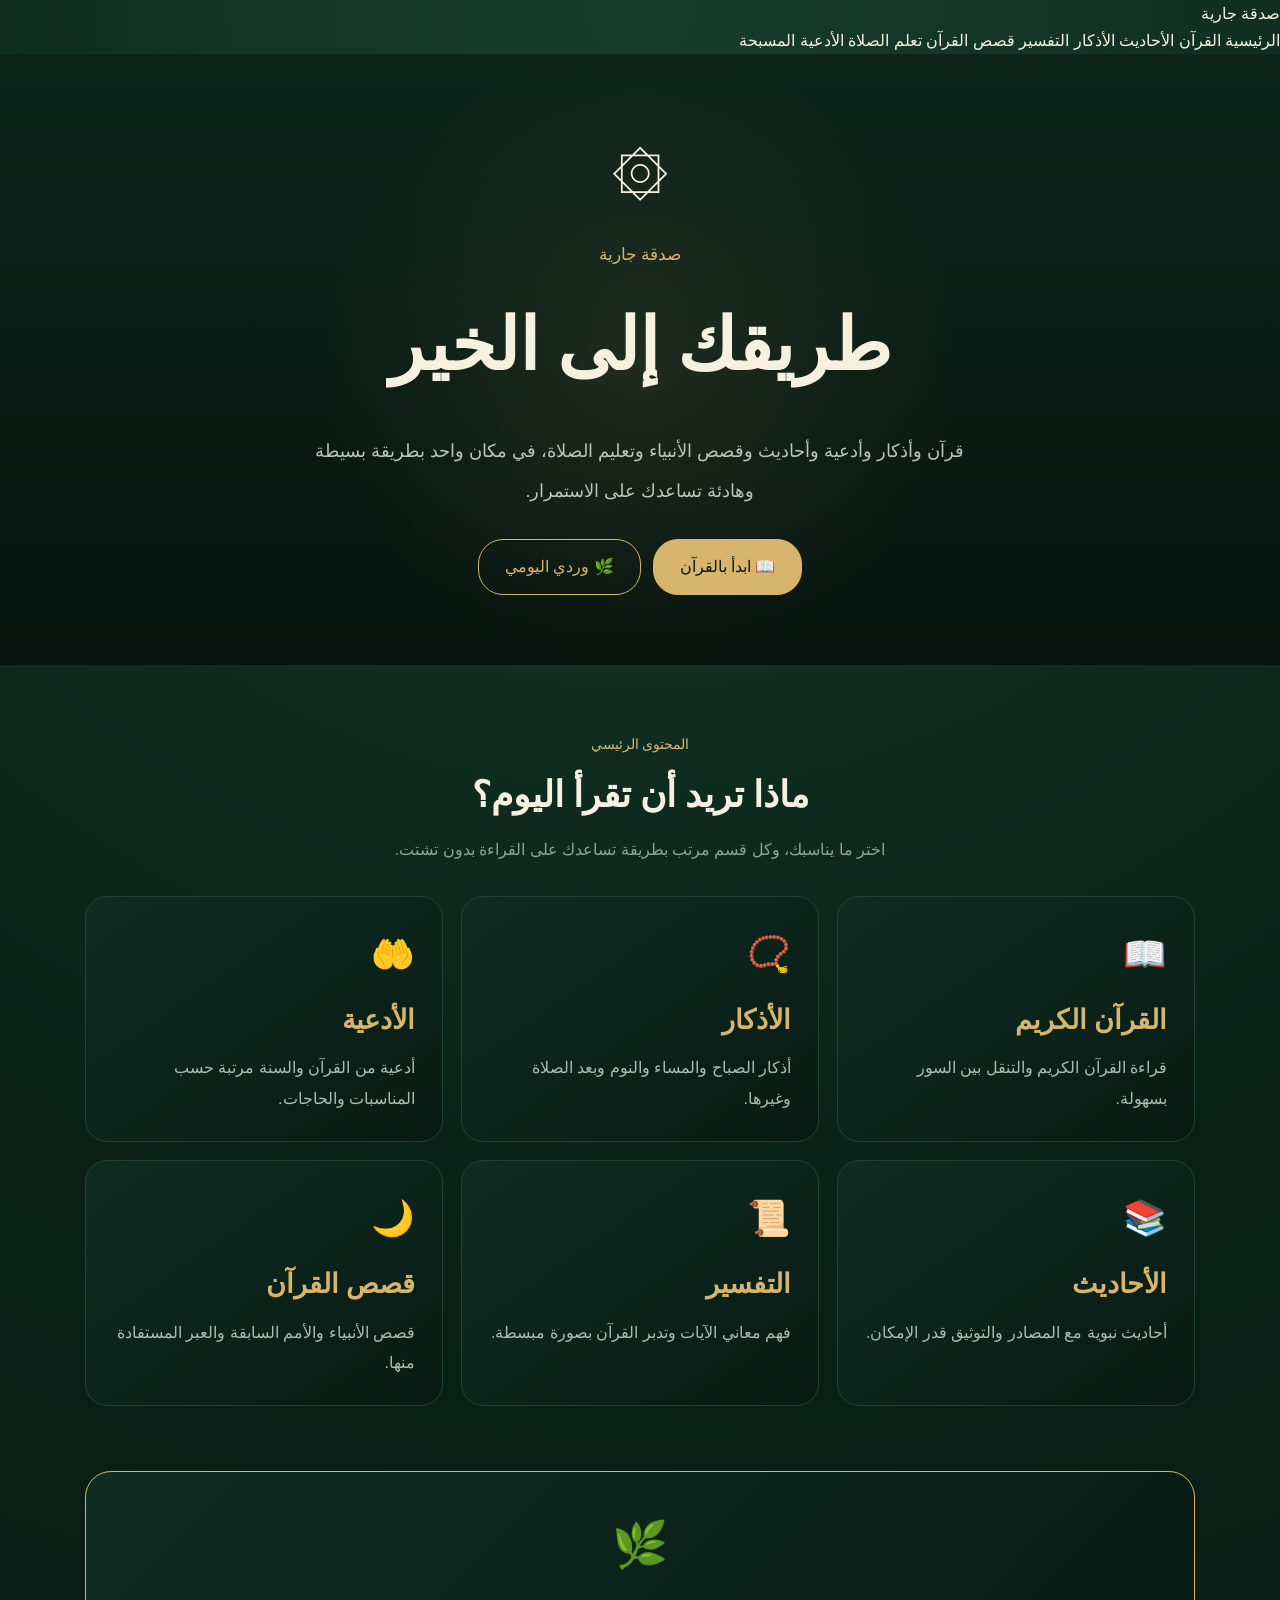
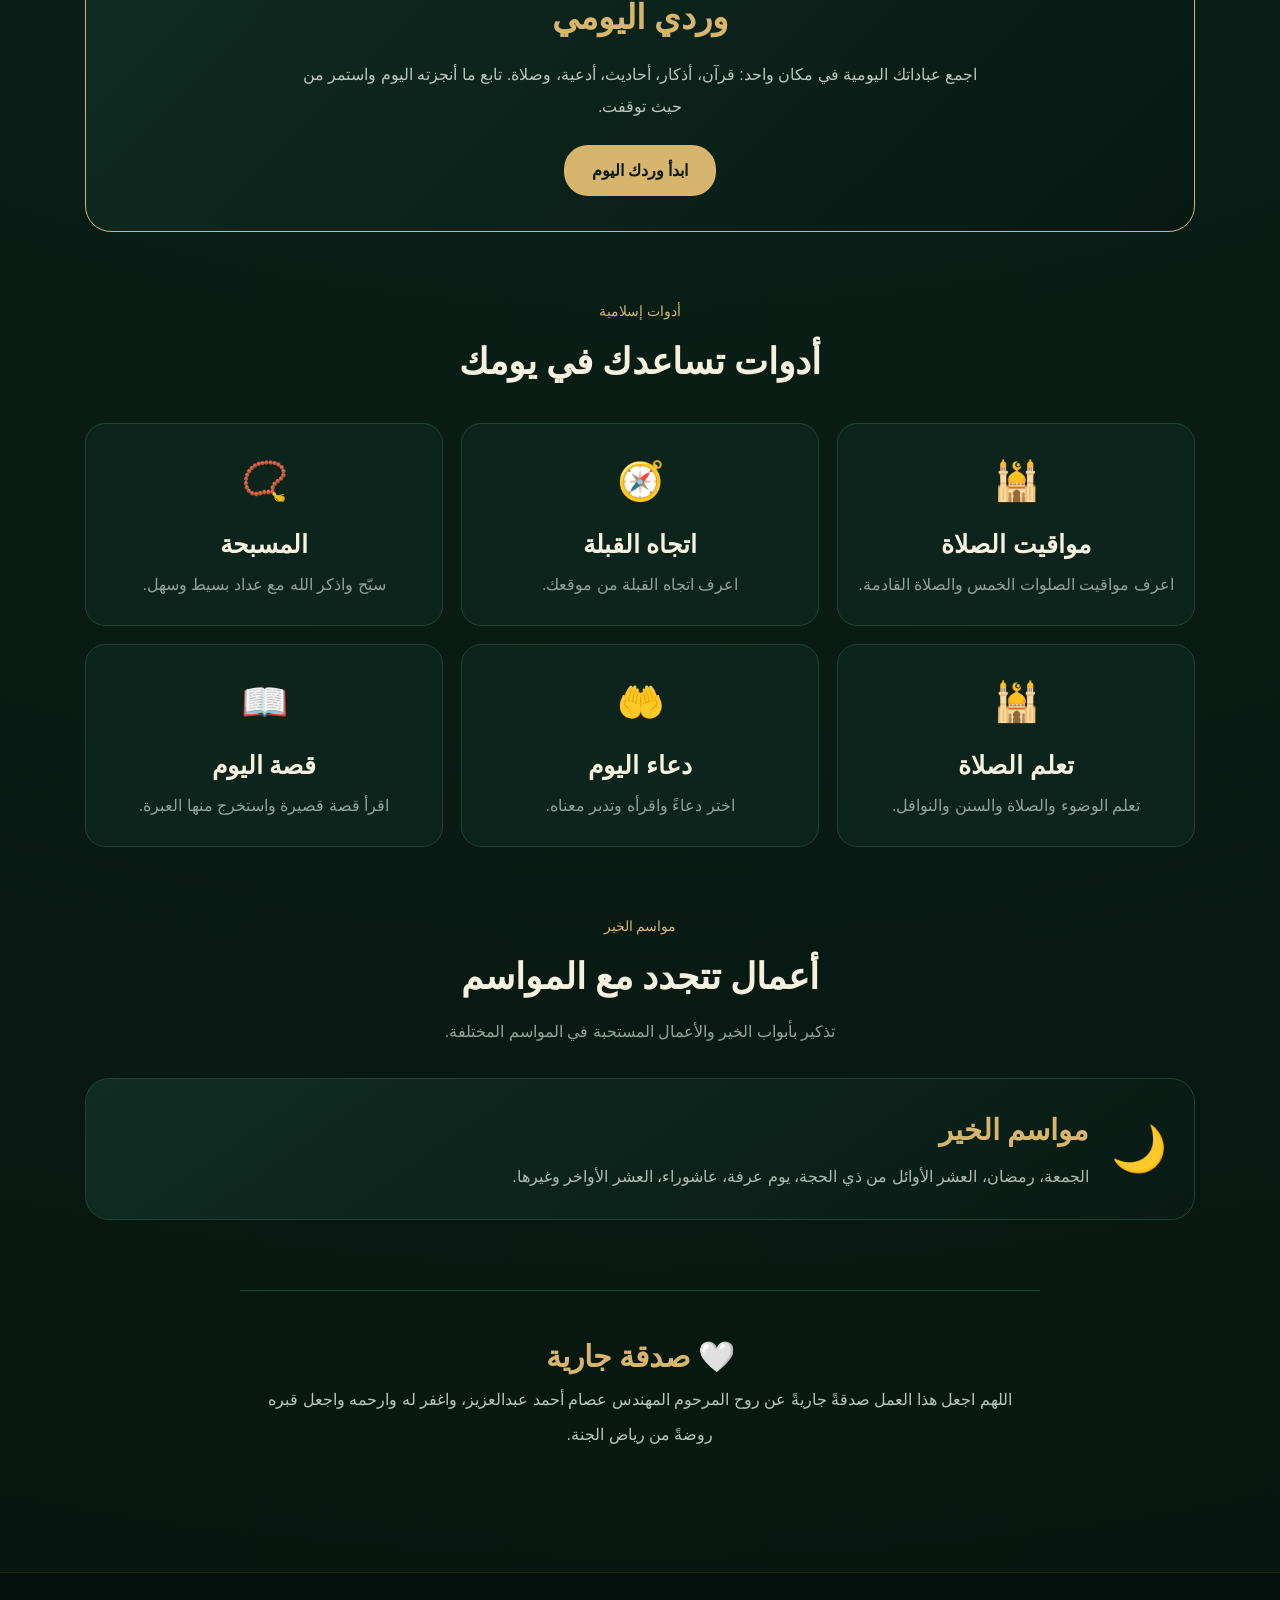
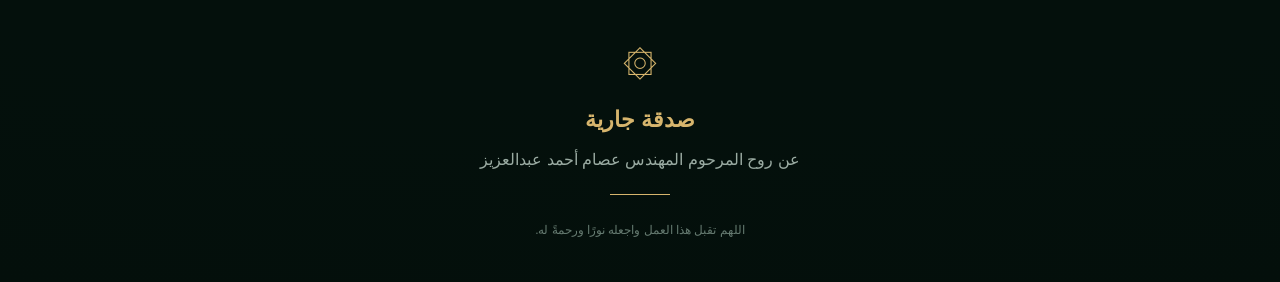
==== commit f0f72d2a: "Update index.html" ====
--- a/index.html
+++ b/index.html
@@ -8,497 +8,685 @@
   <title>صدقة جارية | عن روح المهندس عصام أحمد عبدالعزيز</title>
 
   <link rel="stylesheet" href="style.css">
+
+  <style>
+
+    .home-hero {
+      min-height: 520px;
+      display: flex;
+      align-items: center;
+      justify-content: center;
+      text-align: center;
+      padding: 70px 20px;
+      background:
+        radial-gradient(circle at center, rgba(215,181,109,.10), transparent 45%),
+        linear-gradient(180deg, #0c241b, #07140f);
+    }
+
+    .home-hero-content {
+      max-width: 850px;
+    }
+
+    .home-symbol {
+      font-size: 58px;
+      margin-bottom: 18px;
+    }
+
+    .home-small {
+      color: #d7b56d;
+      font-size: 17px;
+      margin-bottom: 15px;
+    }
+
+    .home-hero h1 {
+      font-family: "Traditional Arabic", serif;
+      color: #f6f0df;
+      font-size: clamp(42px, 7vw, 72px);
+      margin: 0;
+    }
+
+    .home-hero p {
+      color: #b9c5bd;
+      font-size: 18px;
+      line-height: 2.2;
+      margin: 25px auto;
+      max-width: 700px;
+    }
+
+    .hero-buttons {
+      display: flex;
+      justify-content: center;
+      gap: 12px;
+      flex-wrap: wrap;
+      margin-top: 28px;
+    }
+
+    .hero-btn {
+      display: inline-block;
+      padding: 13px 26px;
+      border-radius: 25px;
+      text-decoration: none;
+      border: 1px solid #d7b56d;
+      color: #d7b56d;
+      transition: .25s;
+    }
+
+    .hero-btn.primary {
+      background: #d7b56d;
+      color: #081a13;
+    }
+
+    .hero-btn:hover {
+      transform: translateY(-3px);
+    }
+
+    .home-section {
+      max-width: 1150px;
+      margin: 65px auto;
+      padding: 0 20px;
+    }
+
+    .home-heading {
+      text-align: center;
+      margin-bottom: 30px;
+    }
+
+    .home-heading span {
+      color: #d7b56d;
+      font-size: 14px;
+    }
+
+    .home-heading h2 {
+      color: #f6f0df;
+      font-family: "Traditional Arabic", serif;
+      font-size: 36px;
+      margin: 8px 0;
+    }
+
+    .home-heading p {
+      color: #8fa39a;
+      line-height: 2;
+    }
+
+    .main-features {
+      display: grid;
+      grid-template-columns: repeat(3, 1fr);
+      gap: 18px;
+    }
+
+    .home-card {
+      display: block;
+      text-decoration: none;
+      background: linear-gradient(145deg, #102d23, #081a13);
+      border: 1px solid #234235;
+      border-radius: 22px;
+      padding: 27px;
+      transition: .25s;
+    }
+
+    .home-card:hover {
+      transform: translateY(-5px);
+      border-color: #d7b56d;
+    }
+
+    .home-card-icon {
+      font-size: 35px;
+      margin-bottom: 14px;
+    }
+
+    .home-card h3 {
+      color: #d7b56d;
+      font-family: "Traditional Arabic", serif;
+      font-size: 27px;
+      margin: 5px 0 10px;
+    }
+
+    .home-card p {
+      color: #aebbb4;
+      line-height: 1.9;
+      margin: 0;
+    }
+
+    .daily-card {
+      background: linear-gradient(135deg, #102d23, #071812);
+      border: 1px solid #d7b56d;
+      border-radius: 26px;
+      padding: 35px;
+      text-align: center;
+    }
+
+    .daily-card h2 {
+      color: #d7b56d;
+      font-family: "Traditional Arabic", serif;
+      font-size: 34px;
+      margin: 5px 0 12px;
+    }
+
+    .daily-card p {
+      color: #b9c5bd;
+      line-height: 2;
+      max-width: 700px;
+      margin: auto;
+    }
+
+    .daily-btn {
+      display: inline-block;
+      margin-top: 22px;
+      padding: 12px 28px;
+      border-radius: 24px;
+      background: #d7b56d;
+      color: #081a13;
+      text-decoration: none;
+      font-weight: bold;
+    }
+
+    .tools-grid {
+      display: grid;
+      grid-template-columns: repeat(3, 1fr);
+      gap: 18px;
+    }
+
+    .tool-card {
+      display: block;
+      text-decoration: none;
+      text-align: center;
+      background: #0d241c;
+      border: 1px solid #234235;
+      border-radius: 20px;
+      padding: 25px 18px;
+      transition: .25s;
+    }
+
+    .tool-card:hover {
+      border-color: #d7b56d;
+      transform: translateY(-4px);
+    }
+
+    .tool-icon {
+      font-size: 38px;
+      margin-bottom: 10px;
+    }
+
+    .tool-card h3 {
+      color: #f6f0df;
+      margin: 5px 0;
+      font-family: "Traditional Arabic", serif;
+      font-size: 25px;
+    }
+
+    .tool-card p {
+      color: #8fa39a;
+      margin: 0;
+      line-height: 1.8;
+    }
+
+    .season-card {
+      display: flex;
+      align-items: center;
+      gap: 22px;
+      background: linear-gradient(145deg, #102d23, #081a13);
+      border: 1px solid #234235;
+      border-radius: 24px;
+      padding: 27px;
+      text-decoration: none;
+      transition: .25s;
+    }
+
+    .season-card:hover {
+      border-color: #d7b56d;
+    }
+
+    .season-icon {
+      font-size: 45px;
+    }
+
+    .season-card h3 {
+      color: #d7b56d;
+      font-family: "Traditional Arabic", serif;
+      font-size: 29px;
+      margin: 0 0 6px;
+    }
+
+    .season-card p {
+      color: #aebbb4;
+      margin: 0;
+      line-height: 1.9;
+    }
+
+    .memorial {
+      text-align: center;
+      margin: 70px auto 40px;
+      max-width: 800px;
+      padding: 40px 25px;
+      border-top: 1px solid #234235;
+    }
+
+    .memorial h2 {
+      color: #d7b56d;
+      font-family: "Traditional Arabic", serif;
+      font-size: 30px;
+    }
+
+    .memorial p {
+      color: #b9c5bd;
+      line-height: 2.2;
+    }
+
+    @media (max-width: 850px) {
+
+      .main-features,
+      .tools-grid {
+        grid-template-columns: repeat(2, 1fr);
+      }
+
+    }
+
+    @media (max-width: 560px) {
+
+      .main-features,
+      .tools-grid {
+        grid-template-columns: 1fr;
+      }
+
+      .home-hero {
+        min-height: 450px;
+      }
+
+      .home-hero h1 {
+        font-size: 45px;
+      }
+
+      .season-card {
+        text-align: center;
+        flex-direction: column;
+      }
+
+    }
+
+  </style>
+
 </head>
 
+
 <body>
 
-  <!-- ================= HEADER ================= -->
-
-  <header class="main-header">
-
-    <div class="brand">
-
-      <div class="brand-icon">۞</div>
-
-      <div>
-        <div class="brand-title">صدقة جارية</div>
-        <div class="brand-subtitle">عن روح المرحوم</div>
-      </div>
-
-    </div>
-
-    <nav class="main-nav">
-
-      <a href="#home">الرئيسية</a>
-      <a href="quran.html">القرآن</a>
-      <a href="hadith.html">الأحاديث</a>
-      <a href="adhkar.html">الأذكار</a>
-      <a href="prayer.html">الصلاة</a>
-      <a href="deceased-duas.html">للموتى</a>
-
-    </nav>
-
-    <button class="menu-button" onclick="toggleMenu()">☰</button>
-
-  </header>
-
-
-  <!-- ================= MOBILE MENU ================= -->
-
-  <div id="mobileMenu" class="mobile-menu">
-
-    <a href="#home">الرئيسية</a>
-    <a href="quran.html">القرآن الكريم</a>
-    <a href="quran-tafsir.html">تفسير القرآن</a>
+
+<header>
+
+  <div class="logo">
+    صدقة جارية
+  </div>
+
+  <nav>
+
+    <a href="index.html">الرئيسية</a>
+    <a href="quran.html">القرآن</a>
+    <a href="hadith.html">الأحاديث</a>
+    <a href="adhkar.html">الأذكار</a>
+    <a href="quran-tafsir.html">التفسير</a>
     <a href="quran-stories.html">قصص القرآن</a>
-    <a href="hadith.html">الأحاديث النبوية</a>
-    <a href="adhkar.html">الأذكار</a>
     <a href="prayer.html">تعلم الصلاة</a>
     <a href="duas.html">الأدعية</a>
-    <a href="deceased-duas.html">أدعية للموتى</a>
     <a href="tasbeeh.html">المسبحة</a>
 
-  </div>
-
-
-  <main id="home">
-
-
-    <!-- ================= HERO ================= -->
-
-    <section class="hero">
-
-      <div class="hero-decoration decoration-one">۞</div>
-      <div class="hero-decoration decoration-two">۞</div>
-
-      <div class="hero-content">
-
-        <div class="hero-small">
-          بِسْمِ اللهِ الرَّحْمٰنِ الرَّحِيمِ
-        </div>
-
-        <div class="hero-symbol">
-          ﷽
-        </div>
-
-        <h1>
-          صدقة جارية
-        </h1>
-
-        <div class="gold-line"></div>
-
-        <h2>
-          عن روح المرحوم
-          <br>
-          <span>المهندس عصام أحمد عبدالعزيز</span>
-        </h2>
-
-        <p>
-          اللهم اجعل هذا العمل نورًا له في قبره،
-          ورفعةً في درجاته،
-          وصدقةً جاريةً لا ينقطع أجرها.
-        </p>
-
-        <div class="hero-buttons">
-
-          <a href="quran.html" class="primary-button">
-            📖 ابدأ بقراءة القرآن
-          </a>
-
-          <a href="deceased-duas.html" class="secondary-button">
-            🤲 ادعُ له
-          </a>
-
-        </div>
-
-      </div>
-
-    </section>
-
-
-    <!-- ================= QURAN QUOTE ================= -->
-
-    <section class="quote-section">
-
-      <div class="quote-icon">❝</div>
-
-      <p class="quote">
-        ﴿ وَمَا تُقَدِّمُوا لِأَنفُسِكُم مِّنْ خَيْرٍ
-        تَجِدُوهُ عِندَ اللَّهِ هُوَ خَيْرًا
-        وَأَعْظَمَ أَجْرًا ﴾
-      </p>
-
-      <span>
-        سورة المزمل — 20
-      </span>
-
-    </section>
-
-
-    <!-- ================= SECTION TITLE ================= -->
-
-    <section class="section-heading">
-
-      <span>اكتشف محتوى الموقع</span>
-
-      <h2>
-        بين يديك كتاب الله وذكره
-      </h2>
-
-      <p>
-        القرآن الكريم، السنة النبوية،
-        الأذكار، الأدعية، وتعليم الصلاة.
-      </p>
-
-    </section>
-
-
-    <!-- ================= MAIN CARDS ================= -->
-
-    <section class="cards-container">
-
-
-      <a href="quran.html" class="feature-card large-card">
-
-        <div class="card-icon">📖</div>
-
-        <div class="card-content">
-
-          <span>الكتاب الكريم</span>
-
-          <h3>القرآن الكريم</h3>
-
-          <p>
-            اقرأ كتاب الله وتدبر آياته وسوره كاملة.
-          </p>
-
-          <div class="card-arrow">
-            ابدأ القراءة ←
-          </div>
-
-        </div>
-
+  </nav>
+
+</header>
+
+
+<main>
+
+
+<!-- HERO -->
+
+<section class="home-hero">
+
+  <div class="home-hero-content">
+
+    <div class="home-symbol">۞</div>
+
+    <div class="home-small">
+      صدقة جارية
+    </div>
+
+    <h1>
+      طريقك إلى الخير
+    </h1>
+
+    <p>
+      قرآن وأذكار وأدعية وأحاديث وقصص الأنبياء
+      وتعليم الصلاة، في مكان واحد بطريقة بسيطة
+      وهادئة تساعدك على الاستمرار.
+    </p>
+
+    <div class="hero-buttons">
+
+      <a href="quran.html" class="hero-btn primary">
+        📖 ابدأ بالقرآن
       </a>
 
-
-      <a href="hadith.html" class="feature-card">
-
-        <div class="card-icon">ﷺ</div>
-
-        <div class="card-content">
-
-          <span>السنة النبوية</span>
-
-          <h3>الأحاديث النبوية</h3>
-
-          <p>
-            أحاديث النبي ﷺ مع مصادرها وشرحها.
-          </p>
-
-          <div class="card-arrow">
-            تصفح الأحاديث ←
-          </div>
-
-        </div>
-
+      <a href="daily.html" class="hero-btn">
+        🌿 وردي اليومي
       </a>
 
-
-      <a href="adhkar.html" class="feature-card">
-
-        <div class="card-icon">🌙</div>
-
-        <div class="card-content">
-
-          <span>حصن المسلم</span>
-
-          <h3>الأذكار</h3>
-
-          <p>
-            أذكار الصباح والمساء وأذكار اليوم والليلة.
-          </p>
-
-          <div class="card-arrow">
-            اقرأ الأذكار ←
-          </div>
-
-        </div>
-
-      </a>
-
-
-      <a href="quran-tafsir.html" class="feature-card">
-
-        <div class="card-icon">🌿</div>
-
-        <div class="card-content">
-
-          <span>تدبر</span>
-
-          <h3>تفسير القرآن</h3>
-
-          <p>
-            اقرأ الآيات وتعرف على معانيها وتفسيرها.
-          </p>
-
-          <div class="card-arrow">
-            ابدأ التدبر ←
-          </div>
-
-        </div>
-
-      </a>
-
-
-      <a href="quran-stories.html" class="feature-card">
-
-        <div class="card-icon">🕌</div>
-
-        <div class="card-content">
-
-          <span>العبرة والموعظة</span>
-
-          <h3>قصص القرآن</h3>
-
-          <p>
-            قصص الأنبياء والأمم كما وردت في القرآن.
-          </p>
-
-          <div class="card-arrow">
-            اقرأ القصص ←
-          </div>
-
-        </div>
-
-      </a>
-
-
-      <a href="prayer.html" class="feature-card">
-
-        <div class="card-icon">🕋</div>
-
-        <div class="card-content">
-
-          <span>تعلم عبادتك</span>
-
-          <h3>تعلم الصلاة</h3>
-
-          <p>
-            تعلم الوضوء والصلاة وقيام الليل خطوة بخطوة.
-          </p>
-
-          <div class="card-arrow">
-            تعلم الصلاة ←
-          </div>
-
-        </div>
-
-      </a>
-
-
-      <a href="deceased-duas.html" class="feature-card special-card">
-
-        <div class="card-icon">🤲</div>
-
-        <div class="card-content">
-
-          <span>صدقة ودعاء</span>
-
-          <h3>أدعية لموتى المسلمين</h3>
-
-          <p>
-            ادعُ لموتى المسلمين ولمن سبقونا إلى الله.
-          </p>
-
-          <div class="card-arrow">
-            ادعُ لهم ←
-          </div>
-
-        </div>
-
-      </a>
-
-
-      <a href="duas.html" class="feature-card">
-
-        <div class="card-icon">🤍</div>
-
-        <div class="card-content">
-
-          <span>بين يدي الله</span>
-
-          <h3>الأدعية</h3>
-
-          <p>
-            مجموعة من الأدعية في مختلف الأحوال.
-          </p>
-
-          <div class="card-arrow">
-            شاهد الأدعية ←
-          </div>
-
-        </div>
-
-      </a>
-
-
-      <a href="tasbeeh.html" class="feature-card">
-
-        <div class="card-icon">📿</div>
-
-        <div class="card-content">
-
-          <span>اذكر الله</span>
-
-          <h3>المسبحة الإلكترونية</h3>
-
-          <p>
-            سبح واستغفر واذكر الله في أي وقت.
-          </p>
-
-          <div class="card-arrow">
-            ابدأ التسبيح ←
-          </div>
-
-        </div>
-
-      </a>
-
-    </section>
-
-
-    <!-- ================= DAILY REMINDER ================= -->
-
-    <section class="daily-section">
-
-      <div class="daily-decoration">
-        ✦
-      </div>
-
-      <span>
-        تذكير اليوم
-      </span>
-
-      <h2>
-        أكثروا من ذكر الله
-      </h2>
-
-      <p>
-        ﴿ يَا أَيُّهَا الَّذِينَ آمَنُوا
-        اذْكُرُوا اللَّهَ ذِكْرًا كَثِيرًا ﴾
-      </p>
-
-      <a href="adhkar.html" class="primary-button">
-        اذهب إلى الأذكار
-      </a>
-
-    </section>
-
-
-    <!-- ================= MEMORIAL PHOTO ================= -->
-
-    <section class="memorial-photo-section">
-
-      <div class="memorial-photo-frame">
-
-        <img
-          src="esam-ahmed-abdelaziz.png"
-          alt="المرحوم المهندس عصام أحمد عبدالعزيز"
-          class="memorial-photo"
-        >
-
-      </div>
-
-
-      <div class="memorial-photo-info">
-
-        <span class="memorial-label">
-          صدقة جارية عن روح المرحوم
-        </span>
-
-        <h2>
-          المهندس عصام أحمد عبدالعزيز
-        </h2>
-
-        <div class="memorial-gold-line"></div>
-
-        <p>
-          اللهم اغفر له وارحمه،
-          وعافه واعفُ عنه،
-          وأكرم نزله ووسع مدخله،
-          ونوّر قبره،
-          واجعله روضةً من رياض الجنة.
-        </p>
-
-        <p class="memorial-final">
-          اللهم اجعل هذا العمل صدقةً جاريةً عنه،
-          واجعل كل من قرأ فيه قرآنًا،
-          أو ذكر الله،
-          أو دعا له،
-          في ميزان حسناته.
-        </p>
-
-      </div>
-
-    </section>
-
-
-  </main>
-
-
-  <!-- ================= FOOTER ================= -->
-
-  <footer>
-
-    <div class="footer-symbol">
-      ۞
     </div>
 
-    <h3>
-      صدقة جارية
-    </h3>
+  </div>
+
+</section>
+
+
+
+<!-- MAIN SECTIONS -->
+
+<section class="home-section">
+
+  <div class="home-heading">
+
+    <span>المحتوى الرئيسي</span>
+
+    <h2>ماذا تريد أن تقرأ اليوم؟</h2>
 
     <p>
-      عن روح المرحوم
-      المهندس عصام أحمد عبدالعزيز
+      اختر ما يناسبك، وكل قسم مرتب بطريقة تساعدك على القراءة بدون تشتت.
     </p>
 
-    <div class="footer-line"></div>
-
-    <span>
-      اللهم تقبل هذا العمل واجعله نورًا ورحمةً له.
-    </span>
-
-  </footer>
-
-
-  <script>
-
-    function toggleMenu() {
-
-      const menu =
-        document.getElementById("mobileMenu");
-
-      menu.classList.toggle("show");
-
-    }
-
-
-    document
-      .querySelectorAll(".mobile-menu a")
-      .forEach(link => {
-
-        link.addEventListener("click", () => {
-
-          document
-            .getElementById("mobileMenu")
-            .classList.remove("show");
-
-        });
-
-      });
-
-  </script>
+  </div>
+
+
+  <div class="main-features">
+
+
+    <a href="quran.html" class="home-card">
+
+      <div class="home-card-icon">📖</div>
+
+      <h3>القرآن الكريم</h3>
+
+      <p>
+        قراءة القرآن الكريم والتنقل بين السور بسهولة.
+      </p>
+
+    </a>
+
+
+    <a href="adhkar.html" class="home-card">
+
+      <div class="home-card-icon">📿</div>
+
+      <h3>الأذكار</h3>
+
+      <p>
+        أذكار الصباح والمساء والنوم وبعد الصلاة وغيرها.
+      </p>
+
+    </a>
+
+
+    <a href="duas.html" class="home-card">
+
+      <div class="home-card-icon">🤲</div>
+
+      <h3>الأدعية</h3>
+
+      <p>
+        أدعية من القرآن والسنة مرتبة حسب المناسبات والحاجات.
+      </p>
+
+    </a>
+
+
+    <a href="hadith.html" class="home-card">
+
+      <div class="home-card-icon">📚</div>
+
+      <h3>الأحاديث</h3>
+
+      <p>
+        أحاديث نبوية مع المصادر والتوثيق قدر الإمكان.
+      </p>
+
+    </a>
+
+
+    <a href="quran-tafsir.html" class="home-card">
+
+      <div class="home-card-icon">📜</div>
+
+      <h3>التفسير</h3>
+
+      <p>
+        فهم معاني الآيات وتدبر القرآن بصورة مبسطة.
+      </p>
+
+    </a>
+
+
+    <a href="quran-stories.html" class="home-card">
+
+      <div class="home-card-icon">🌙</div>
+
+      <h3>قصص القرآن</h3>
+
+      <p>
+        قصص الأنبياء والأمم السابقة والعبر المستفادة منها.
+      </p>
+
+    </a>
+
+
+  </div>
+
+</section>
+
+
+
+<!-- DAILY -->
+
+<section class="home-section">
+
+  <div class="daily-card">
+
+    <div style="font-size:45px;">🌿</div>
+
+    <h2>وردي اليومي</h2>
+
+    <p>
+      اجمع عباداتك اليومية في مكان واحد:
+      قرآن، أذكار، أحاديث، أدعية، وصلاة.
+      تابع ما أنجزته اليوم واستمر من حيث توقفت.
+    </p>
+
+    <a href="daily.html" class="daily-btn">
+      ابدأ وردك اليوم
+    </a>
+
+  </div>
+
+</section>
+
+
+
+<!-- TOOLS -->
+
+<section class="home-section">
+
+  <div class="home-heading">
+
+    <span>أدوات إسلامية</span>
+
+    <h2>أدوات تساعدك في يومك</h2>
+
+  </div>
+
+
+  <div class="tools-grid">
+
+
+    <a href="prayer-times.html" class="tool-card">
+
+      <div class="tool-icon">🕌</div>
+
+      <h3>مواقيت الصلاة</h3>
+
+      <p>
+        اعرف مواقيت الصلوات الخمس والصلاة القادمة.
+      </p>
+
+    </a>
+
+
+    <a href="qibla.html" class="tool-card">
+
+      <div class="tool-icon">🧭</div>
+
+      <h3>اتجاه القبلة</h3>
+
+      <p>
+        اعرف اتجاه القبلة من موقعك.
+      </p>
+
+    </a>
+
+
+    <a href="tasbeeh.html" class="tool-card">
+
+      <div class="tool-icon">📿</div>
+
+      <h3>المسبحة</h3>
+
+      <p>
+        سبّح واذكر الله مع عداد بسيط وسهل.
+      </p>
+
+    </a>
+
+
+    <a href="prayer.html" class="tool-card">
+
+      <div class="tool-icon">🕌</div>
+
+      <h3>تعلم الصلاة</h3>
+
+      <p>
+        تعلم الوضوء والصلاة والسنن والنوافل.
+      </p>
+
+    </a>
+
+
+    <a href="duas.html" class="tool-card">
+
+      <div class="tool-icon">🤲</div>
+
+      <h3>دعاء اليوم</h3>
+
+      <p>
+        اختر دعاءً واقرأه وتدبر معناه.
+      </p>
+
+    </a>
+
+
+    <a href="quran-stories.html" class="tool-card">
+
+      <div class="tool-icon">📖</div>
+
+      <h3>قصة اليوم</h3>
+
+      <p>
+        اقرأ قصة قصيرة واستخرج منها العبرة.
+      </p>
+
+    </a>
+
+
+  </div>
+
+</section>
+
+
+
+<!-- SEASONS -->
+
+<section class="home-section">
+
+  <div class="home-heading">
+
+    <span>مواسم الخير</span>
+
+    <h2>أعمال تتجدد مع المواسم</h2>
+
+    <p>
+      تذكير بأبواب الخير والأعمال المستحبة في المواسم المختلفة.
+    </p>
+
+  </div>
+
+
+  <a href="seasons.html" class="season-card">
+
+    <div class="season-icon">
+      🌙
+    </div>
+
+    <div>
+
+      <h3>
+        مواسم الخير
+      </h3>
+
+      <p>
+        الجمعة، رمضان، العشر الأوائل من ذي الحجة،
+        يوم عرفة، عاشوراء، العشر الأواخر وغيرها.
+      </p>
+
+    </div>
+
+  </a>
+
+</section>
+
+
+
+<!-- MEMORIAL -->
+
+<section class="memorial">
+
+  <h2>
+    🤍 صدقة جارية
+  </h2>
+
+  <p>
+    اللهم اجعل هذا العمل صدقةً جاريةً عن روح المرحوم
+    المهندس عصام أحمد عبدالعزيز،
+    واغفر له وارحمه واجعل قبره روضةً من رياض الجنة.
+  </p>
+
+</section>
+
+
+</main>
+
+
+<footer>
+
+  <div class="footer-symbol">۞</div>
+
+  <h3>صدقة جارية</h3>
+
+  <p>
+    عن روح المرحوم
+    المهندس عصام أحمد عبدالعزيز
+  </p>
+
+  <div class="footer-line"></div>
+
+  <span>
+    اللهم تقبل هذا العمل واجعله نورًا ورحمةً له.
+  </span>
+
+</footer>
 
 
 </body>
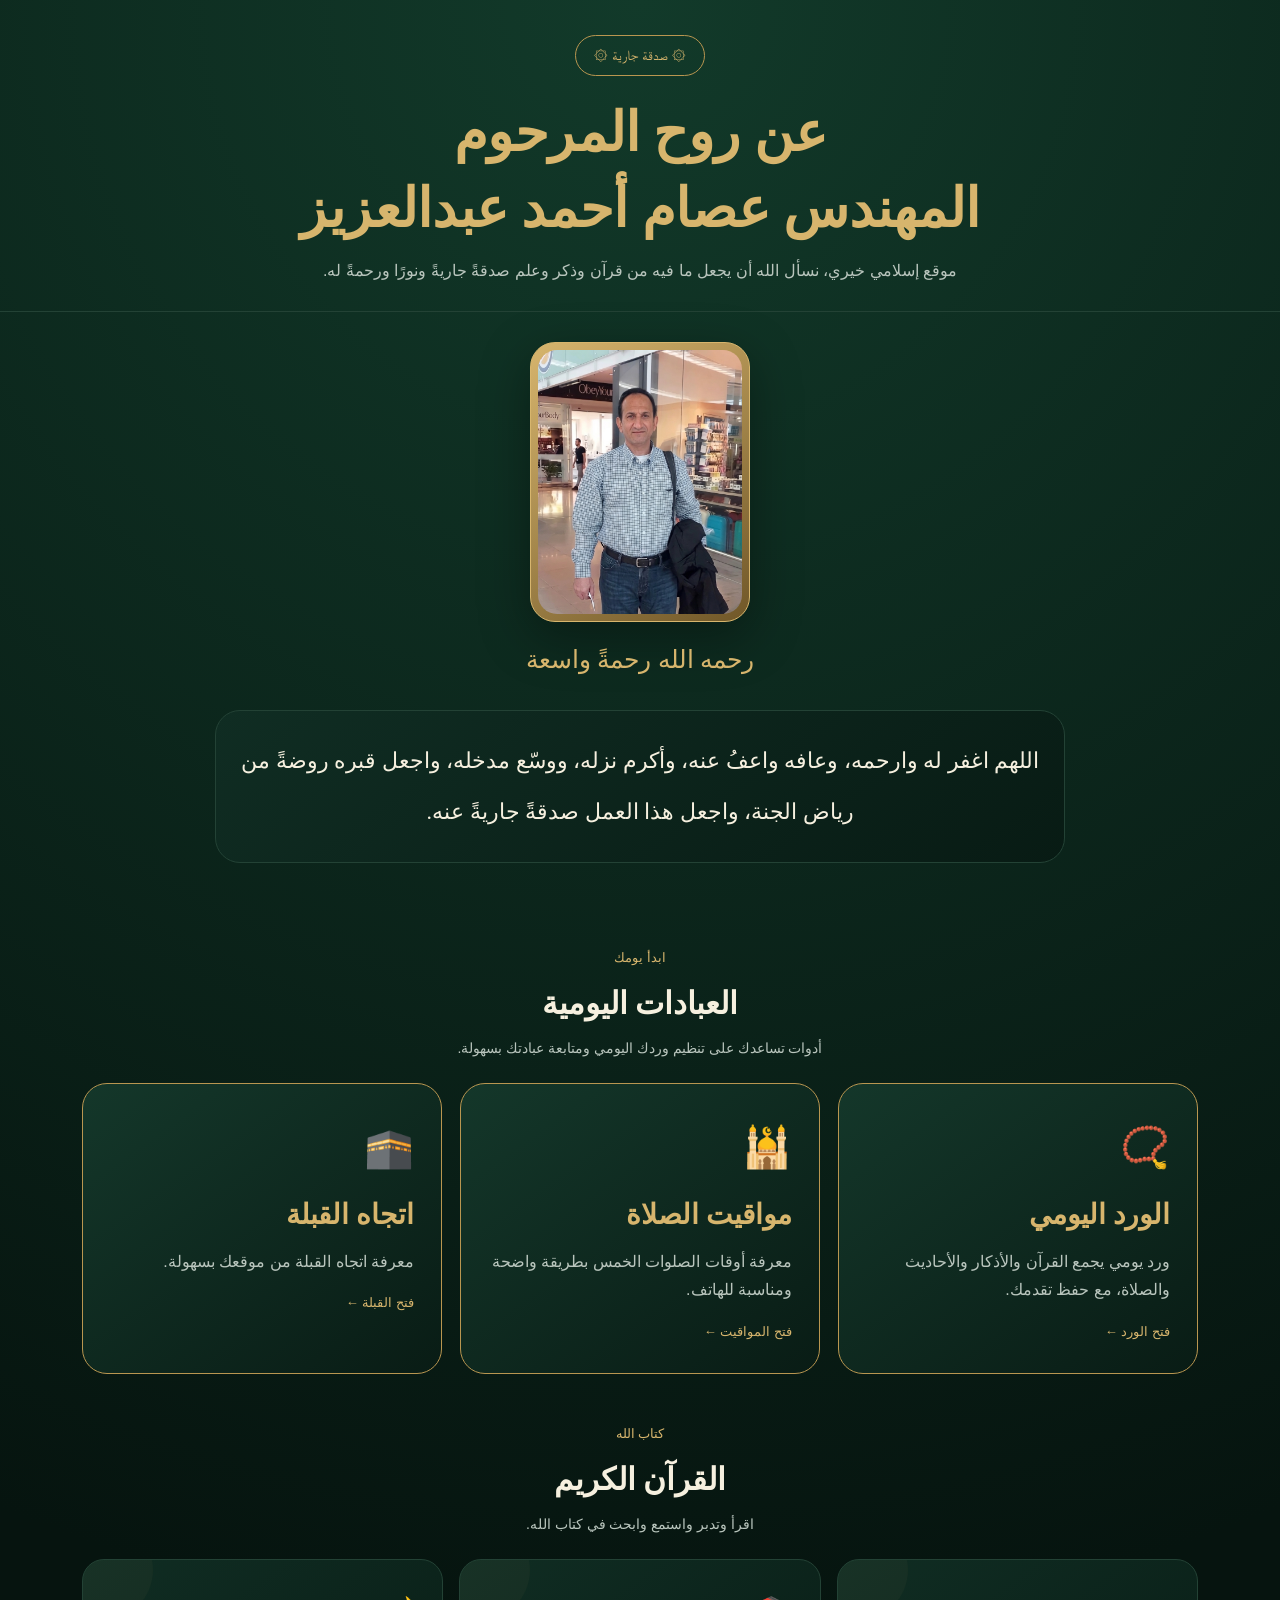
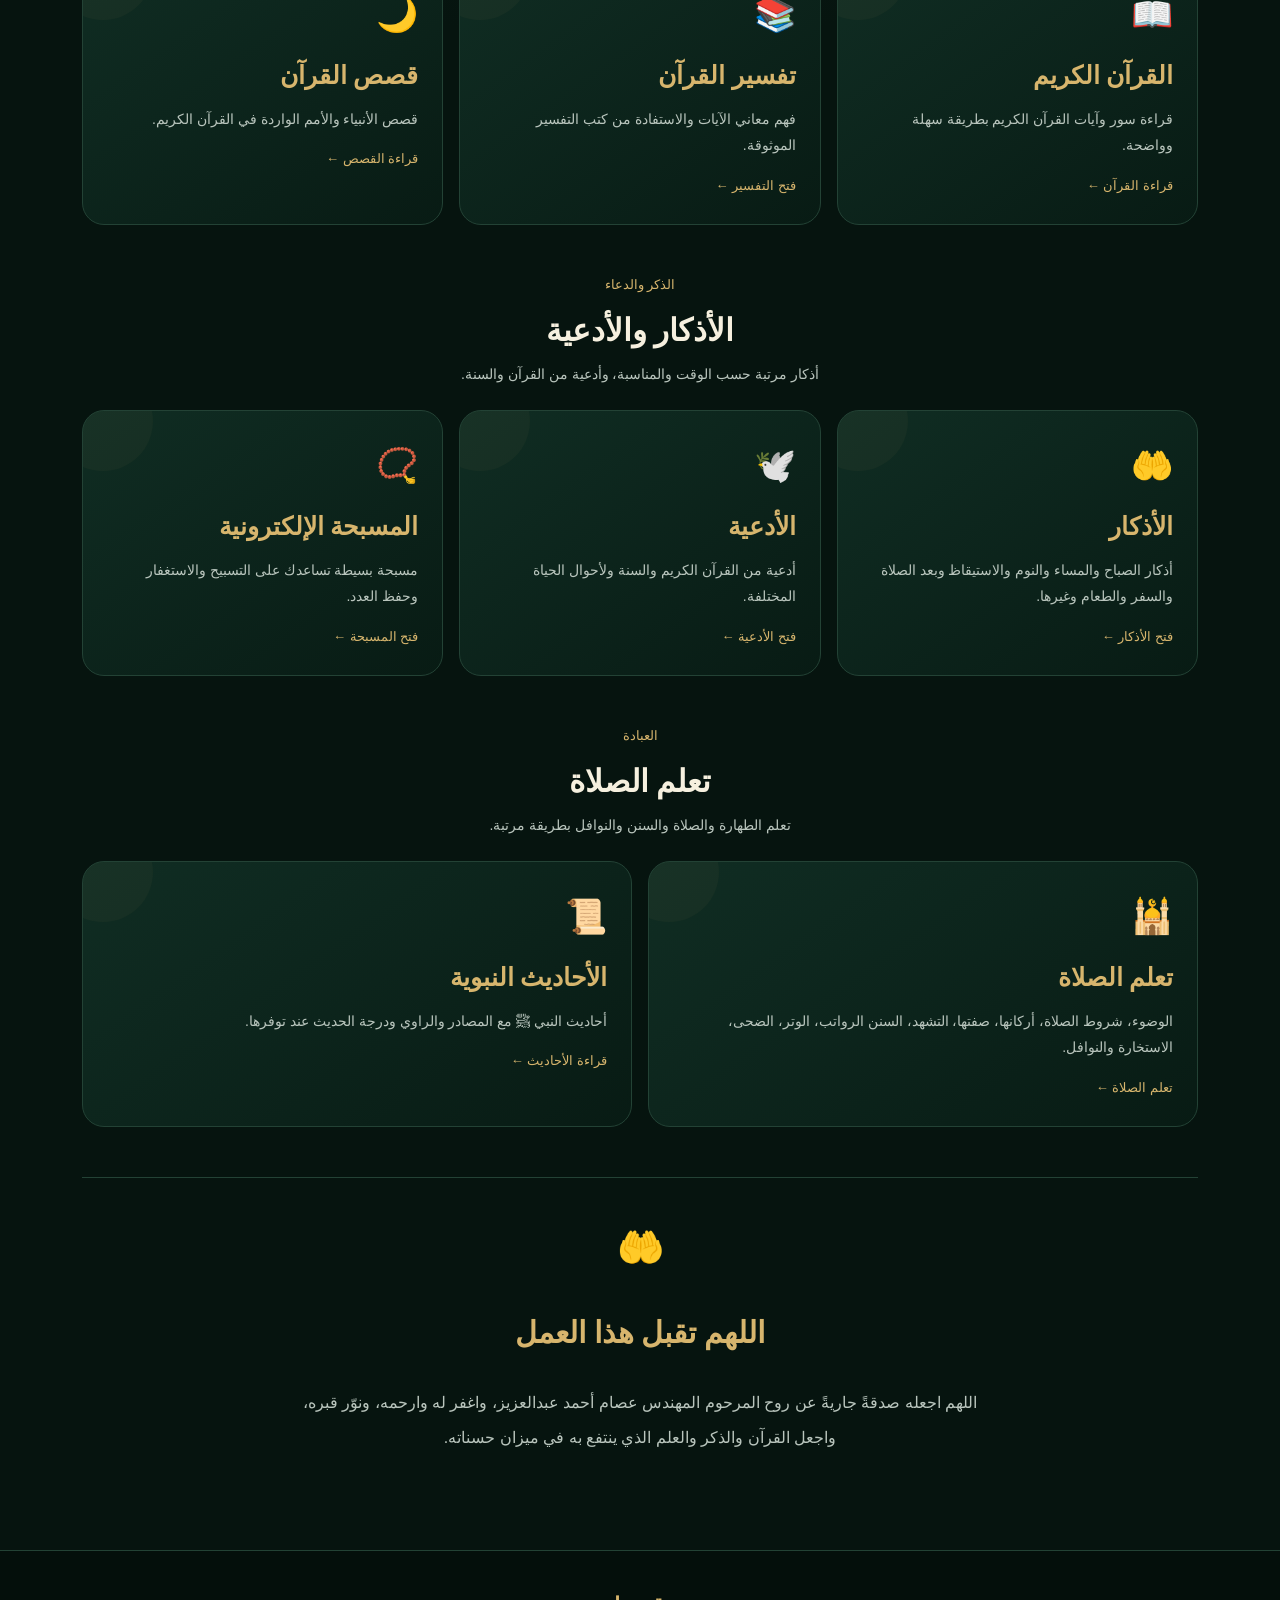
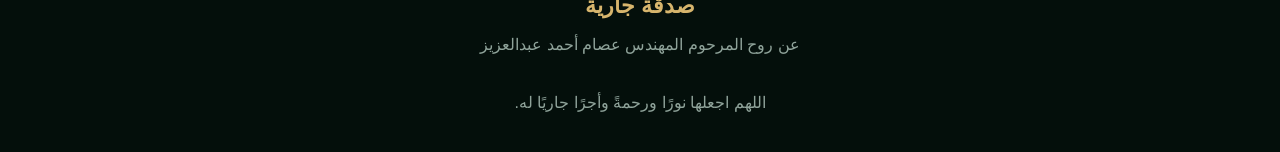
==== commit c3048e41: "Update index.html" ====
--- a/index.html
+++ b/index.html
@@ -5,302 +5,348 @@
   <meta charset="UTF-8">
   <meta name="viewport" content="width=device-width, initial-scale=1.0">
 
-  <title>صدقة جارية | عن روح المهندس عصام أحمد عبدالعزيز</title>
-
-  <link rel="stylesheet" href="style.css">
+  <title>صدقة جارية | عن روح المرحوم المهندس عصام أحمد عبدالعزيز</title>
 
   <style>
 
-    .home-hero {
-      min-height: 520px;
-      display: flex;
-      align-items: center;
-      justify-content: center;
+    :root {
+      --bg: #06140f;
+      --bg2: #0a1f17;
+      --card: #0d241c;
+      --card2: #102d23;
+      --gold: #d7b56d;
+      --gold2: #b99650;
+      --text: #f6f0df;
+      --muted: #b9c5bd;
+      --line: #234235;
+      --green: #173b2d;
+    }
+
+    * {
+      box-sizing: border-box;
+    }
+
+    html {
+      scroll-behavior: smooth;
+    }
+
+    body {
+      margin: 0;
+      background:
+        radial-gradient(circle at top, #123a2a 0%, var(--bg) 48%);
+      color: var(--text);
+      font-family: Tahoma, Arial, sans-serif;
+      line-height: 1.8;
+    }
+
+    a {
+      text-decoration: none;
+      color: inherit;
+    }
+
+    /* ================= HEADER ================= */
+
+    header {
+      padding: 35px 18px 25px;
       text-align: center;
-      padding: 70px 20px;
-      background:
-        radial-gradient(circle at center, rgba(215,181,109,.10), transparent 45%),
-        linear-gradient(180deg, #0c241b, #07140f);
-    }
-
-    .home-hero-content {
+      border-bottom: 1px solid var(--line);
+    }
+
+    .badge {
+      display: inline-block;
+      padding: 7px 18px;
+      border: 1px solid var(--gold2);
+      border-radius: 30px;
+      color: var(--gold);
+      font-size: 14px;
+      margin-bottom: 15px;
+    }
+
+    header h1 {
+      margin: 5px 0;
+      color: var(--gold);
+      font-family: "Traditional Arabic", serif;
+      font-size: clamp(32px, 7vw, 54px);
+      line-height: 1.4;
+    }
+
+    .header-subtitle {
+      max-width: 700px;
+      margin: 10px auto 0;
+      color: var(--muted);
+      font-size: 16px;
+    }
+
+    /* ================= PHOTO ================= */
+
+    .memorial {
+      max-width: 900px;
+      margin: 30px auto 0;
+      padding: 0 18px;
+      text-align: center;
+    }
+
+    .photo-frame {
+      width: 220px;
+      height: 280px;
+      margin: auto;
+      padding: 7px;
+      border: 1px solid var(--gold);
+      border-radius: 25px;
+      background: linear-gradient(145deg, var(--gold), #705728);
+      box-shadow: 0 15px 50px rgba(0,0,0,.35);
+    }
+
+    .photo-frame img {
+      width: 100%;
+      height: 100%;
+      display: block;
+      object-fit: cover;
+      border-radius: 19px;
+      background: #10251d;
+    }
+
+    .photo-caption {
+      margin-top: 15px;
+      color: var(--gold);
+      font-family: "Traditional Arabic", serif;
+      font-size: 25px;
+    }
+
+    /* ================= DUA ================= */
+
+    .memorial-dua {
       max-width: 850px;
-    }
-
-    .home-symbol {
-      font-size: 58px;
-      margin-bottom: 18px;
-    }
-
-    .home-small {
-      color: #d7b56d;
-      font-size: 17px;
-      margin-bottom: 15px;
-    }
-
-    .home-hero h1 {
+      margin: 28px auto 0;
+      padding: 25px;
+      border: 1px solid var(--line);
+      border-radius: 25px;
+      background: linear-gradient(145deg, var(--card2), #081b14);
+      text-align: center;
+      color: var(--text);
+    }
+
+    .memorial-dua p {
+      margin: 0;
       font-family: "Traditional Arabic", serif;
-      color: #f6f0df;
-      font-size: clamp(42px, 7vw, 72px);
-      margin: 0;
-    }
-
-    .home-hero p {
-      color: #b9c5bd;
-      font-size: 18px;
-      line-height: 2.2;
-      margin: 25px auto;
-      max-width: 700px;
-    }
-
-    .hero-buttons {
-      display: flex;
-      justify-content: center;
-      gap: 12px;
-      flex-wrap: wrap;
-      margin-top: 28px;
-    }
-
-    .hero-btn {
-      display: inline-block;
-      padding: 13px 26px;
-      border-radius: 25px;
-      text-decoration: none;
-      border: 1px solid #d7b56d;
-      color: #d7b56d;
-      transition: .25s;
-    }
-
-    .hero-btn.primary {
-      background: #d7b56d;
-      color: #081a13;
-    }
-
-    .hero-btn:hover {
-      transform: translateY(-3px);
-    }
-
-    .home-section {
+      font-size: 22px;
+      line-height: 2.3;
+    }
+
+    /* ================= MAIN ================= */
+
+    main {
       max-width: 1150px;
-      margin: 65px auto;
-      padding: 0 20px;
-    }
-
-    .home-heading {
+      margin: auto;
+      padding: 35px 17px 60px;
+    }
+
+    .section-title {
       text-align: center;
-      margin-bottom: 30px;
-    }
-
-    .home-heading span {
-      color: #d7b56d;
+      margin: 45px 0 22px;
+    }
+
+    .section-title span {
+      color: var(--gold);
+      font-size: 13px;
+    }
+
+    .section-title h2 {
+      margin: 4px 0;
+      font-family: "Traditional Arabic", serif;
+      color: var(--text);
+      font-size: 31px;
+    }
+
+    .section-title p {
+      color: var(--muted);
+      max-width: 650px;
+      margin: auto;
       font-size: 14px;
     }
 
-    .home-heading h2 {
-      color: #f6f0df;
+    /* ================= CARDS ================= */
+
+    .grid {
+      display: grid;
+      grid-template-columns: repeat(auto-fit, minmax(230px, 1fr));
+      gap: 16px;
+    }
+
+    .card {
+      position: relative;
+      overflow: hidden;
+      min-height: 190px;
+      padding: 24px;
+      border-radius: 22px;
+      border: 1px solid var(--line);
+      background: linear-gradient(145deg, var(--card2), #081b14);
+      transition: .25s ease;
+    }
+
+    .card:hover {
+      transform: translateY(-5px);
+      border-color: var(--gold);
+      box-shadow: 0 12px 30px rgba(0,0,0,.25);
+    }
+
+    .card::before {
+      content: "";
+      position: absolute;
+      width: 100px;
+      height: 100px;
+      border-radius: 50%;
+      background: rgba(215,181,109,.04);
+      top: -40px;
+      left: -30px;
+    }
+
+    .icon {
+      font-size: 34px;
+      margin-bottom: 8px;
+    }
+
+    .card h3 {
+      color: var(--gold);
       font-family: "Traditional Arabic", serif;
-      font-size: 36px;
-      margin: 8px 0;
-    }
-
-    .home-heading p {
-      color: #8fa39a;
-      line-height: 2;
-    }
-
-    .main-features {
-      display: grid;
-      grid-template-columns: repeat(3, 1fr);
-      gap: 18px;
-    }
-
-    .home-card {
-      display: block;
-      text-decoration: none;
-      background: linear-gradient(145deg, #102d23, #081a13);
-      border: 1px solid #234235;
-      border-radius: 22px;
-      padding: 27px;
-      transition: .25s;
-    }
-
-    .home-card:hover {
-      transform: translateY(-5px);
-      border-color: #d7b56d;
-    }
-
-    .home-card-icon {
-      font-size: 35px;
-      margin-bottom: 14px;
-    }
-
-    .home-card h3 {
-      color: #d7b56d;
-      font-family: "Traditional Arabic", serif;
-      font-size: 27px;
-      margin: 5px 0 10px;
-    }
-
-    .home-card p {
-      color: #aebbb4;
+      font-size: 25px;
+      margin: 5px 0 8px;
+    }
+
+    .card p {
+      color: var(--muted);
+      font-size: 14px;
       line-height: 1.9;
       margin: 0;
     }
 
-    .daily-card {
-      background: linear-gradient(135deg, #102d23, #071812);
-      border: 1px solid #d7b56d;
-      border-radius: 26px;
-      padding: 35px;
+    .open {
+      display: inline-block;
+      margin-top: 15px;
+      color: var(--gold);
+      font-size: 13px;
+    }
+
+    /* ================= SPECIAL CARDS ================= */
+
+    .special-grid {
+      display: grid;
+      grid-template-columns: repeat(auto-fit, minmax(260px, 1fr));
+      gap: 18px;
+    }
+
+    .special-card {
+      display: block;
+      padding: 27px;
+      border-radius: 25px;
+      border: 1px solid var(--gold2);
+      background:
+        linear-gradient(145deg, #14372a, #091c15);
+      transition: .25s;
+    }
+
+    .special-card:hover {
+      transform: translateY(-5px);
+      border-color: var(--gold);
+    }
+
+    .special-icon {
+      font-size: 40px;
+    }
+
+    .special-card h3 {
+      color: var(--gold);
+      font-family: "Traditional Arabic", serif;
+      font-size: 28px;
+      margin: 7px 0;
+    }
+
+    .special-card p {
+      color: var(--muted);
+      margin: 0;
+    }
+
+    /* ================= FINAL ================= */
+
+    .final-dua {
+      margin-top: 50px;
+      padding: 35px 20px;
+      border-top: 1px solid var(--line);
       text-align: center;
     }
 
-    .daily-card h2 {
-      color: #d7b56d;
+    .final-dua .symbol {
+      font-size: 38px;
+    }
+
+    .final-dua h2 {
+      color: var(--gold);
       font-family: "Traditional Arabic", serif;
-      font-size: 34px;
-      margin: 5px 0 12px;
-    }
-
-    .daily-card p {
-      color: #b9c5bd;
-      line-height: 2;
+      font-size: 30px;
+    }
+
+    .final-dua p {
+      color: var(--muted);
       max-width: 700px;
       margin: auto;
-    }
-
-    .daily-btn {
-      display: inline-block;
-      margin-top: 22px;
-      padding: 12px 28px;
-      border-radius: 24px;
-      background: #d7b56d;
-      color: #081a13;
-      text-decoration: none;
-      font-weight: bold;
-    }
-
-    .tools-grid {
-      display: grid;
-      grid-template-columns: repeat(3, 1fr);
-      gap: 18px;
-    }
-
-    .tool-card {
+      line-height: 2.2;
+    }
+
+    /* ================= FOOTER ================= */
+
+    footer {
+      padding: 35px 15px;
+      border-top: 1px solid var(--line);
+      text-align: center;
+      color: #8fa39a;
+      background: rgba(4,14,10,.7);
+    }
+
+    footer strong {
       display: block;
-      text-decoration: none;
-      text-align: center;
-      background: #0d241c;
-      border: 1px solid #234235;
-      border-radius: 20px;
-      padding: 25px 18px;
-      transition: .25s;
-    }
-
-    .tool-card:hover {
-      border-color: #d7b56d;
-      transform: translateY(-4px);
-    }
-
-    .tool-icon {
-      font-size: 38px;
-      margin-bottom: 10px;
-    }
-
-    .tool-card h3 {
-      color: #f6f0df;
-      margin: 5px 0;
+      color: var(--gold);
       font-family: "Traditional Arabic", serif;
-      font-size: 25px;
-    }
-
-    .tool-card p {
-      color: #8fa39a;
-      margin: 0;
-      line-height: 1.8;
-    }
-
-    .season-card {
-      display: flex;
-      align-items: center;
-      gap: 22px;
-      background: linear-gradient(145deg, #102d23, #081a13);
-      border: 1px solid #234235;
-      border-radius: 24px;
-      padding: 27px;
-      text-decoration: none;
-      transition: .25s;
-    }
-
-    .season-card:hover {
-      border-color: #d7b56d;
-    }
-
-    .season-icon {
-      font-size: 45px;
-    }
-
-    .season-card h3 {
-      color: #d7b56d;
-      font-family: "Traditional Arabic", serif;
-      font-size: 29px;
-      margin: 0 0 6px;
-    }
-
-    .season-card p {
-      color: #aebbb4;
-      margin: 0;
-      line-height: 1.9;
-    }
-
-    .memorial {
-      text-align: center;
-      margin: 70px auto 40px;
-      max-width: 800px;
-      padding: 40px 25px;
-      border-top: 1px solid #234235;
-    }
-
-    .memorial h2 {
-      color: #d7b56d;
-      font-family: "Traditional Arabic", serif;
-      font-size: 30px;
-    }
-
-    .memorial p {
-      color: #b9c5bd;
-      line-height: 2.2;
-    }
-
-    @media (max-width: 850px) {
-
-      .main-features,
-      .tools-grid {
-        grid-template-columns: repeat(2, 1fr);
+      font-size: 22px;
+      margin-bottom: 5px;
+    }
+
+    /* ================= MOBILE ================= */
+
+    @media (max-width: 600px) {
+
+      header {
+        padding-top: 27px;
       }
 
-    }
-
-    @media (max-width: 560px) {
-
-      .main-features,
-      .tools-grid {
+      header h1 {
+        font-size: 34px;
+      }
+
+      .photo-frame {
+        width: 190px;
+        height: 245px;
+      }
+
+      .memorial-dua {
+        padding: 20px 15px;
+      }
+
+      .memorial-dua p {
+        font-size: 20px;
+      }
+
+      .grid {
         grid-template-columns: 1fr;
       }
 
-      .home-hero {
-        min-height: 450px;
+      .card {
+        min-height: auto;
       }
 
-      .home-hero h1 {
-        font-size: 45px;
+      .section-title h2 {
+        font-size: 28px;
       }
 
-      .season-card {
-        text-align: center;
-        flex-direction: column;
-      }
-
     }
 
   </style>
@@ -311,384 +357,395 @@
 <body>
 
 
+<!-- ================= TOP ================= -->
+
 <header>
 
-  <div class="logo">
+  <span class="badge">
+    ۞ صدقة جارية ۞
+  </span>
+
+  <h1>
+    عن روح المرحوم
+    <br>
+    المهندس عصام أحمد عبدالعزيز
+  </h1>
+
+  <p class="header-subtitle">
+    موقع إسلامي خيري، نسأل الله أن يجعل ما فيه من قرآن وذكر وعلم
+    صدقةً جاريةً ونورًا ورحمةً له.
+  </p>
+
+</header>
+
+
+<!-- ================= PHOTO ================= -->
+
+<section class="memorial">
+
+  <div class="photo-frame">
+
+    <!-- ضع صورة المرحوم هنا باسم essam.jpg داخل مجلد images -->
+
+    <img
+      src="esam-ahmed-abdelaziz.png"
+      
+    >
+
+  </div>
+
+  <div class="photo-caption">
+    رحمه الله رحمةً واسعة
+  </div>
+
+</section>
+
+
+<!-- ================= DUA ================= -->
+
+<section class="memorial-dua">
+
+  <p>
+    اللهم اغفر له وارحمه، وعافه واعفُ عنه،
+    وأكرم نزله، ووسّع مدخله،
+    واجعل قبره روضةً من رياض الجنة،
+    واجعل هذا العمل صدقةً جاريةً عنه.
+  </p>
+
+</section>
+
+
+<main>
+
+
+<!-- ================= DAILY ================= -->
+
+<div class="section-title">
+
+  <span>ابدأ يومك</span>
+
+  <h2>العبادات اليومية</h2>
+
+  <p>
+    أدوات تساعدك على تنظيم وردك اليومي ومتابعة عبادتك بسهولة.
+  </p>
+
+</div>
+
+
+<div class="special-grid">
+
+
+  <a class="special-card" href="daily-wird.html">
+
+    <div class="special-icon">📿</div>
+
+    <h3>
+      الورد اليومي
+    </h3>
+
+    <p>
+      ورد يومي يجمع القرآن والأذكار والأحاديث والصلاة،
+      مع حفظ تقدمك.
+    </p>
+
+    <span class="open">
+      فتح الورد ←
+    </span>
+
+  </a>
+
+
+  <a class="special-card" href="prayer-times.html">
+
+    <div class="special-icon">🕌</div>
+
+    <h3>
+      مواقيت الصلاة
+    </h3>
+
+    <p>
+      معرفة أوقات الصلوات الخمس بطريقة واضحة ومناسبة للهاتف.
+    </p>
+
+    <span class="open">
+      فتح المواقيت ←
+    </span>
+
+  </a>
+
+
+  <a class="special-card" href="qibla.html">
+
+    <div class="special-icon">🕋</div>
+
+    <h3>
+      اتجاه القبلة
+    </h3>
+
+    <p>
+      معرفة اتجاه القبلة من موقعك بسهولة.
+    </p>
+
+    <span class="open">
+      فتح القبلة ←
+    </span>
+
+  </a>
+
+
+</div>
+
+
+
+<!-- ================= QURAN ================= -->
+
+<div class="section-title">
+
+  <span>كتاب الله</span>
+
+  <h2>القرآن الكريم</h2>
+
+  <p>
+    اقرأ وتدبر واستمع وابحث في كتاب الله.
+  </p>
+
+</div>
+
+
+<div class="grid">
+
+
+  <a class="card" href="quran.html">
+
+    <div class="icon">📖</div>
+
+    <h3>القرآن الكريم</h3>
+
+    <p>
+      قراءة سور وآيات القرآن الكريم بطريقة سهلة وواضحة.
+    </p>
+
+    <span class="open">
+      قراءة القرآن ←
+    </span>
+
+  </a>
+
+
+  <a class="card" href="quran-tafsir.html">
+
+    <div class="icon">📚</div>
+
+    <h3>تفسير القرآن</h3>
+
+    <p>
+      فهم معاني الآيات والاستفادة من كتب التفسير الموثوقة.
+    </p>
+
+    <span class="open">
+      فتح التفسير ←
+    </span>
+
+  </a>
+
+
+  <a class="card" href="quran-stories.html">
+
+    <div class="icon">🌙</div>
+
+    <h3>قصص القرآن</h3>
+
+    <p>
+      قصص الأنبياء والأمم الواردة في القرآن الكريم.
+    </p>
+
+    <span class="open">
+      قراءة القصص ←
+    </span>
+
+  </a>
+
+
+</div>
+
+
+
+<!-- ================= DHIKR ================= -->
+
+<div class="section-title">
+
+  <span>الذكر والدعاء</span>
+
+  <h2>الأذكار والأدعية</h2>
+
+  <p>
+    أذكار مرتبة حسب الوقت والمناسبة، وأدعية من القرآن والسنة.
+  </p>
+
+</div>
+
+
+<div class="grid">
+
+
+  <a class="card" href="adhkar.html">
+
+    <div class="icon">🤲</div>
+
+    <h3>الأذكار</h3>
+
+    <p>
+      أذكار الصباح والمساء والنوم والاستيقاظ وبعد الصلاة
+      والسفر والطعام وغيرها.
+    </p>
+
+    <span class="open">
+      فتح الأذكار ←
+    </span>
+
+  </a>
+
+
+  <a class="card" href="duas.html">
+
+    <div class="icon">🕊️</div>
+
+    <h3>الأدعية</h3>
+
+    <p>
+      أدعية من القرآن الكريم والسنة ولأحوال الحياة المختلفة.
+    </p>
+
+    <span class="open">
+      فتح الأدعية ←
+    </span>
+
+  </a>
+
+
+  <a class="card" href="tasbeeh.html">
+
+    <div class="icon">📿</div>
+
+    <h3>المسبحة الإلكترونية</h3>
+
+    <p>
+      مسبحة بسيطة تساعدك على التسبيح والاستغفار وحفظ العدد.
+    </p>
+
+    <span class="open">
+      فتح المسبحة ←
+    </span>
+
+  </a>
+
+
+</div>
+
+
+
+<!-- ================= PRAYER ================= -->
+
+<div class="section-title">
+
+  <span>العبادة</span>
+
+  <h2>تعلم الصلاة</h2>
+
+  <p>
+    تعلم الطهارة والصلاة والسنن والنوافل بطريقة مرتبة.
+  </p>
+
+</div>
+
+
+<div class="grid">
+
+
+  <a class="card" href="prayer.html">
+
+    <div class="icon">🕌</div>
+
+    <h3>تعلم الصلاة</h3>
+
+    <p>
+      الوضوء، شروط الصلاة، أركانها، صفتها، التشهد،
+      السنن الرواتب، الوتر، الضحى، الاستخارة والنوافل.
+    </p>
+
+    <span class="open">
+      تعلم الصلاة ←
+    </span>
+
+  </a>
+
+
+  <a class="card" href="hadith.html">
+
+    <div class="icon">📜</div>
+
+    <h3>الأحاديث النبوية</h3>
+
+    <p>
+      أحاديث النبي ﷺ مع المصادر والراوي ودرجة الحديث
+      عند توفرها.
+    </p>
+
+    <span class="open">
+      قراءة الأحاديث ←
+    </span>
+
+  </a>
+
+
+</div>
+
+
+
+<!-- ================= FINAL ================= -->
+
+<section class="final-dua">
+
+  <div class="symbol">
+    🤲
+  </div>
+
+  <h2>
+    اللهم تقبل هذا العمل
+  </h2>
+
+  <p>
+    اللهم اجعله صدقةً جاريةً عن روح المرحوم
+    المهندس عصام أحمد عبدالعزيز،
+    واغفر له وارحمه، ونوّر قبره،
+    واجعل القرآن والذكر والعلم الذي ينتفع به
+    في ميزان حسناته.
+  </p>
+
+</section>
+
+
+</main>
+
+
+<!-- ================= FOOTER ================= -->
+
+<footer>
+
+  <strong>
     صدقة جارية
-  </div>
-
-  <nav>
-
-    <a href="index.html">الرئيسية</a>
-    <a href="quran.html">القرآن</a>
-    <a href="hadith.html">الأحاديث</a>
-    <a href="adhkar.html">الأذكار</a>
-    <a href="quran-tafsir.html">التفسير</a>
-    <a href="quran-stories.html">قصص القرآن</a>
-    <a href="prayer.html">تعلم الصلاة</a>
-    <a href="duas.html">الأدعية</a>
-    <a href="tasbeeh.html">المسبحة</a>
-
-  </nav>
-
-</header>
-
-
-<main>
-
-
-<!-- HERO -->
-
-<section class="home-hero">
-
-  <div class="home-hero-content">
-
-    <div class="home-symbol">۞</div>
-
-    <div class="home-small">
-      صدقة جارية
-    </div>
-
-    <h1>
-      طريقك إلى الخير
-    </h1>
-
-    <p>
-      قرآن وأذكار وأدعية وأحاديث وقصص الأنبياء
-      وتعليم الصلاة، في مكان واحد بطريقة بسيطة
-      وهادئة تساعدك على الاستمرار.
-    </p>
-
-    <div class="hero-buttons">
-
-      <a href="quran.html" class="hero-btn primary">
-        📖 ابدأ بالقرآن
-      </a>
-
-      <a href="daily.html" class="hero-btn">
-        🌿 وردي اليومي
-      </a>
-
-    </div>
-
-  </div>
-
-</section>
-
-
-
-<!-- MAIN SECTIONS -->
-
-<section class="home-section">
-
-  <div class="home-heading">
-
-    <span>المحتوى الرئيسي</span>
-
-    <h2>ماذا تريد أن تقرأ اليوم؟</h2>
-
-    <p>
-      اختر ما يناسبك، وكل قسم مرتب بطريقة تساعدك على القراءة بدون تشتت.
-    </p>
-
-  </div>
-
-
-  <div class="main-features">
-
-
-    <a href="quran.html" class="home-card">
-
-      <div class="home-card-icon">📖</div>
-
-      <h3>القرآن الكريم</h3>
-
-      <p>
-        قراءة القرآن الكريم والتنقل بين السور بسهولة.
-      </p>
-
-    </a>
-
-
-    <a href="adhkar.html" class="home-card">
-
-      <div class="home-card-icon">📿</div>
-
-      <h3>الأذكار</h3>
-
-      <p>
-        أذكار الصباح والمساء والنوم وبعد الصلاة وغيرها.
-      </p>
-
-    </a>
-
-
-    <a href="duas.html" class="home-card">
-
-      <div class="home-card-icon">🤲</div>
-
-      <h3>الأدعية</h3>
-
-      <p>
-        أدعية من القرآن والسنة مرتبة حسب المناسبات والحاجات.
-      </p>
-
-    </a>
-
-
-    <a href="hadith.html" class="home-card">
-
-      <div class="home-card-icon">📚</div>
-
-      <h3>الأحاديث</h3>
-
-      <p>
-        أحاديث نبوية مع المصادر والتوثيق قدر الإمكان.
-      </p>
-
-    </a>
-
-
-    <a href="quran-tafsir.html" class="home-card">
-
-      <div class="home-card-icon">📜</div>
-
-      <h3>التفسير</h3>
-
-      <p>
-        فهم معاني الآيات وتدبر القرآن بصورة مبسطة.
-      </p>
-
-    </a>
-
-
-    <a href="quran-stories.html" class="home-card">
-
-      <div class="home-card-icon">🌙</div>
-
-      <h3>قصص القرآن</h3>
-
-      <p>
-        قصص الأنبياء والأمم السابقة والعبر المستفادة منها.
-      </p>
-
-    </a>
-
-
-  </div>
-
-</section>
-
-
-
-<!-- DAILY -->
-
-<section class="home-section">
-
-  <div class="daily-card">
-
-    <div style="font-size:45px;">🌿</div>
-
-    <h2>وردي اليومي</h2>
-
-    <p>
-      اجمع عباداتك اليومية في مكان واحد:
-      قرآن، أذكار، أحاديث، أدعية، وصلاة.
-      تابع ما أنجزته اليوم واستمر من حيث توقفت.
-    </p>
-
-    <a href="daily.html" class="daily-btn">
-      ابدأ وردك اليوم
-    </a>
-
-  </div>
-
-</section>
-
-
-
-<!-- TOOLS -->
-
-<section class="home-section">
-
-  <div class="home-heading">
-
-    <span>أدوات إسلامية</span>
-
-    <h2>أدوات تساعدك في يومك</h2>
-
-  </div>
-
-
-  <div class="tools-grid">
-
-
-    <a href="prayer-times.html" class="tool-card">
-
-      <div class="tool-icon">🕌</div>
-
-      <h3>مواقيت الصلاة</h3>
-
-      <p>
-        اعرف مواقيت الصلوات الخمس والصلاة القادمة.
-      </p>
-
-    </a>
-
-
-    <a href="qibla.html" class="tool-card">
-
-      <div class="tool-icon">🧭</div>
-
-      <h3>اتجاه القبلة</h3>
-
-      <p>
-        اعرف اتجاه القبلة من موقعك.
-      </p>
-
-    </a>
-
-
-    <a href="tasbeeh.html" class="tool-card">
-
-      <div class="tool-icon">📿</div>
-
-      <h3>المسبحة</h3>
-
-      <p>
-        سبّح واذكر الله مع عداد بسيط وسهل.
-      </p>
-
-    </a>
-
-
-    <a href="prayer.html" class="tool-card">
-
-      <div class="tool-icon">🕌</div>
-
-      <h3>تعلم الصلاة</h3>
-
-      <p>
-        تعلم الوضوء والصلاة والسنن والنوافل.
-      </p>
-
-    </a>
-
-
-    <a href="duas.html" class="tool-card">
-
-      <div class="tool-icon">🤲</div>
-
-      <h3>دعاء اليوم</h3>
-
-      <p>
-        اختر دعاءً واقرأه وتدبر معناه.
-      </p>
-
-    </a>
-
-
-    <a href="quran-stories.html" class="tool-card">
-
-      <div class="tool-icon">📖</div>
-
-      <h3>قصة اليوم</h3>
-
-      <p>
-        اقرأ قصة قصيرة واستخرج منها العبرة.
-      </p>
-
-    </a>
-
-
-  </div>
-
-</section>
-
-
-
-<!-- SEASONS -->
-
-<section class="home-section">
-
-  <div class="home-heading">
-
-    <span>مواسم الخير</span>
-
-    <h2>أعمال تتجدد مع المواسم</h2>
-
-    <p>
-      تذكير بأبواب الخير والأعمال المستحبة في المواسم المختلفة.
-    </p>
-
-  </div>
-
-
-  <a href="seasons.html" class="season-card">
-
-    <div class="season-icon">
-      🌙
-    </div>
-
-    <div>
-
-      <h3>
-        مواسم الخير
-      </h3>
-
-      <p>
-        الجمعة، رمضان، العشر الأوائل من ذي الحجة،
-        يوم عرفة، عاشوراء، العشر الأواخر وغيرها.
-      </p>
-
-    </div>
-
-  </a>
-
-</section>
-
-
-
-<!-- MEMORIAL -->
-
-<section class="memorial">
-
-  <h2>
-    🤍 صدقة جارية
-  </h2>
-
-  <p>
-    اللهم اجعل هذا العمل صدقةً جاريةً عن روح المرحوم
-    المهندس عصام أحمد عبدالعزيز،
-    واغفر له وارحمه واجعل قبره روضةً من رياض الجنة.
-  </p>
-
-</section>
-
-
-</main>
-
-
-<footer>
-
-  <div class="footer-symbol">۞</div>
-
-  <h3>صدقة جارية</h3>
-
-  <p>
-    عن روح المرحوم
-    المهندس عصام أحمد عبدالعزيز
-  </p>
-
-  <div class="footer-line"></div>
-
-  <span>
-    اللهم تقبل هذا العمل واجعله نورًا ورحمةً له.
-  </span>
+  </strong>
+
+  عن روح المرحوم
+  المهندس عصام أحمد عبدالعزيز
+
+  <br><br>
+
+  اللهم اجعلها نورًا ورحمةً وأجرًا جاريًا له.
 
 </footer>
 
 
 </body>
-
 </html>
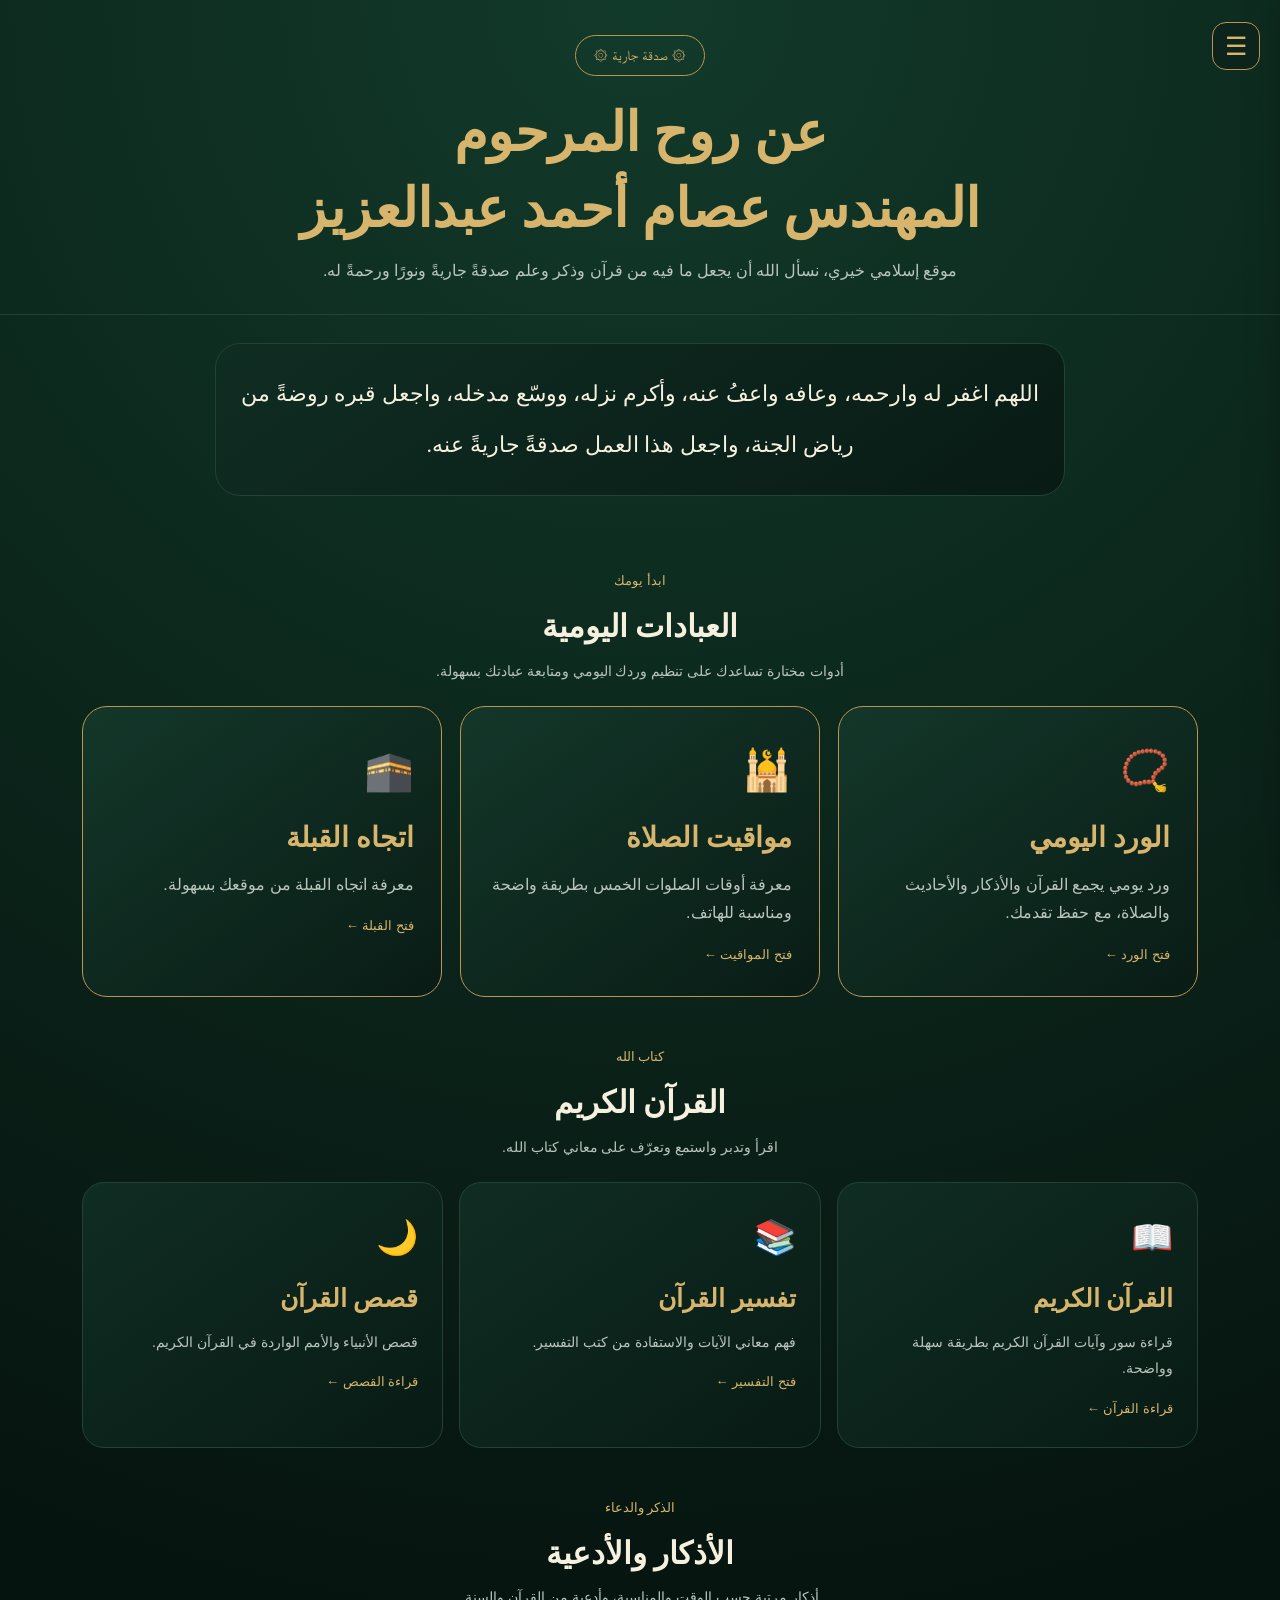
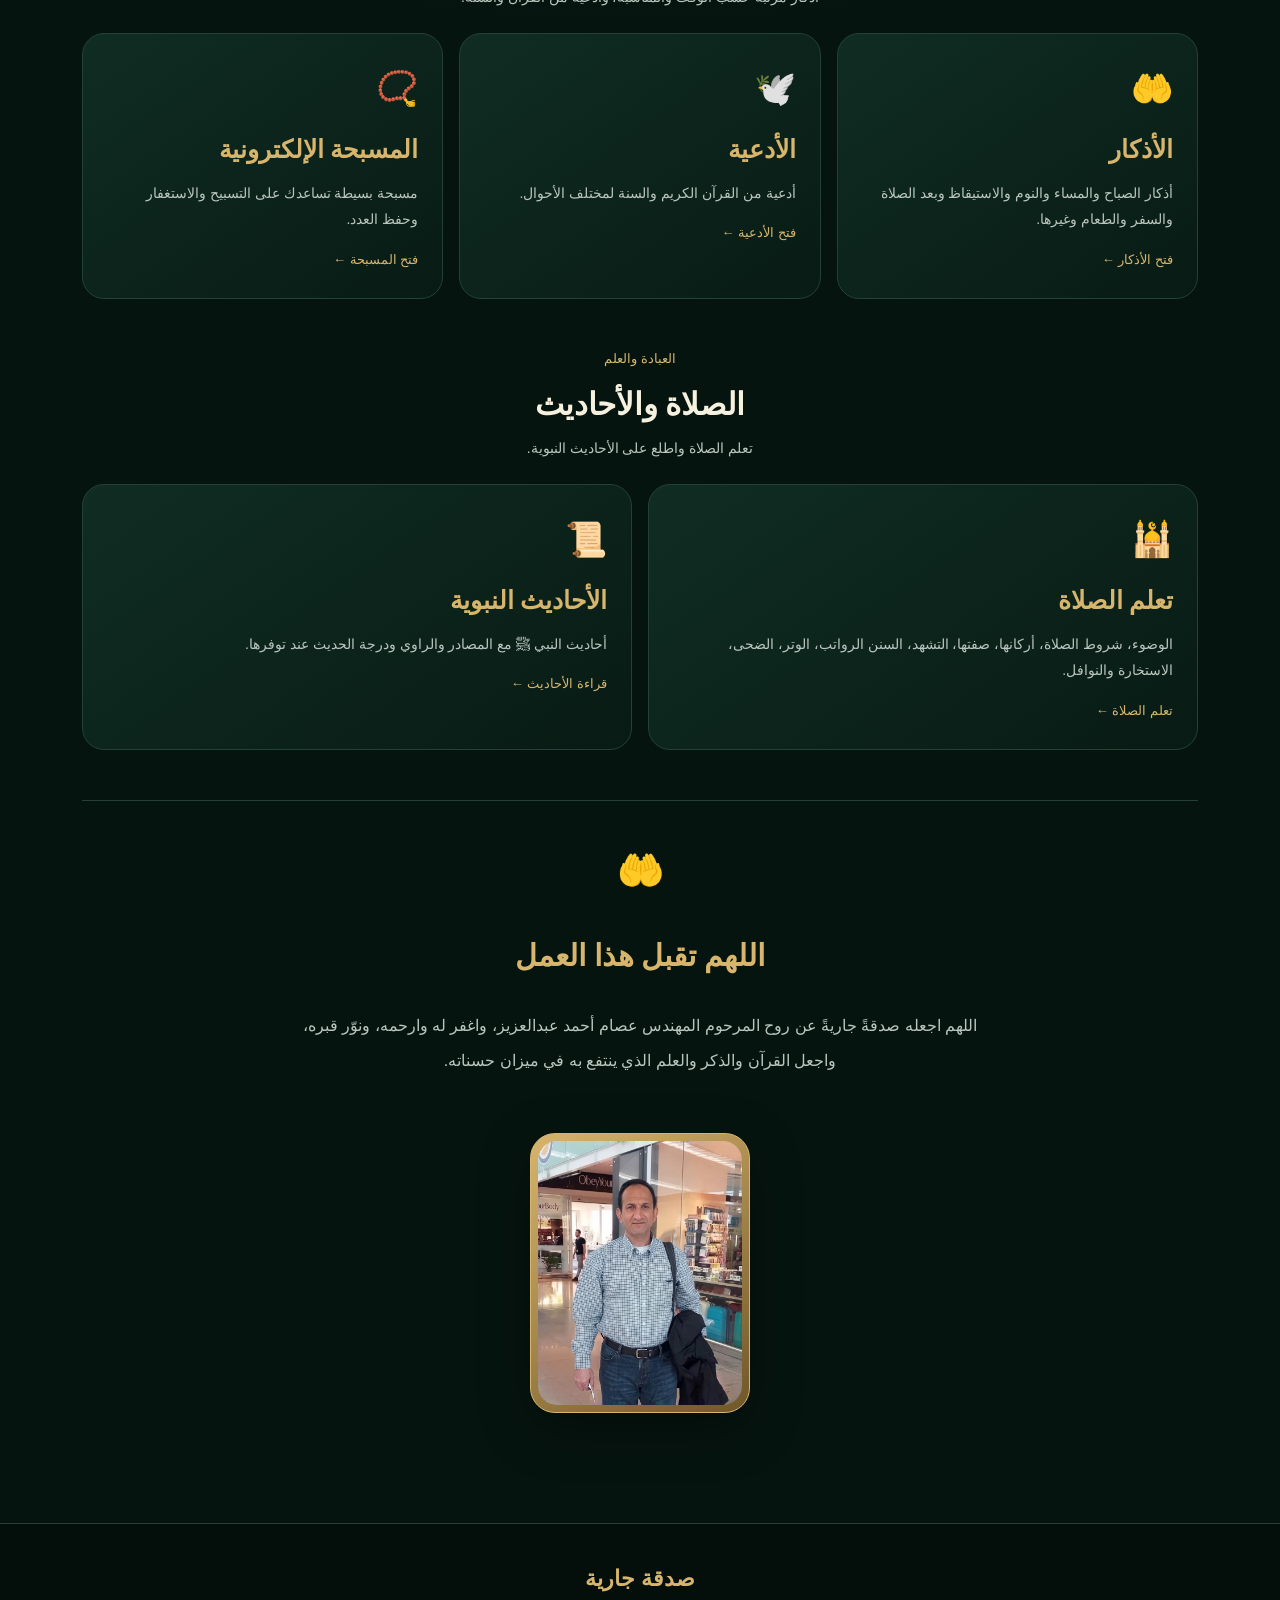
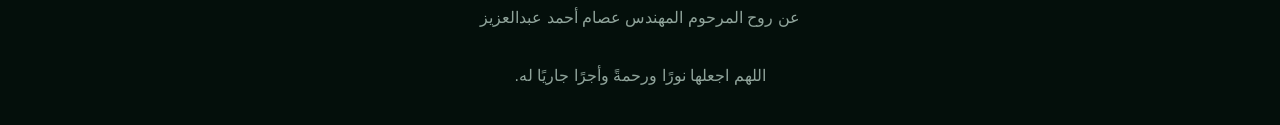
==== commit a64c2a33: "Update index.html" ====
--- a/index.html
+++ b/index.html
@@ -19,7 +19,18 @@
       --text: #f6f0df;
       --muted: #b9c5bd;
       --line: #234235;
-      --green: #173b2d;
+    }
+
+    body.light {
+      --bg: #f5f1e7;
+      --bg2: #ffffff;
+      --card: #ffffff;
+      --card2: #f7f3e9;
+      --gold: #8a6825;
+      --gold2: #b99650;
+      --text: #183126;
+      --muted: #64736b;
+      --line: #d8ccb0;
     }
 
     * {
@@ -37,6 +48,12 @@
       color: var(--text);
       font-family: Tahoma, Arial, sans-serif;
       line-height: 1.8;
+      transition: .3s;
+    }
+
+    body.light {
+      background:
+        radial-gradient(circle at top, #fffdf7 0%, var(--bg) 55%);
     }
 
     a {
@@ -47,9 +64,84 @@
     /* ================= HEADER ================= */
 
     header {
-      padding: 35px 18px 25px;
+      position: relative;
+      padding: 35px 60px 28px;
       text-align: center;
       border-bottom: 1px solid var(--line);
+    }
+
+    .menu-button {
+      position: absolute;
+      top: 22px;
+      right: 20px;
+      width: 48px;
+      height: 48px;
+      border: 1px solid var(--gold2);
+      border-radius: 14px;
+      background: var(--card);
+      color: var(--gold);
+      font-size: 25px;
+      cursor: pointer;
+      z-index: 1001;
+    }
+
+    .menu-button:hover {
+      border-color: var(--gold);
+    }
+
+    .mobile-menu {
+      position: fixed;
+      top: 0;
+      right: -330px;
+      width: 310px;
+      max-width: 88%;
+      height: 100vh;
+      overflow-y: auto;
+      padding: 85px 20px 30px;
+      background: rgba(6,20,15,.98);
+      border-left: 1px solid var(--gold2);
+      box-shadow: -10px 0 40px rgba(0,0,0,.35);
+      z-index: 1000;
+      transition: .3s ease;
+    }
+
+    body.light .mobile-menu {
+      background: rgba(255,255,255,.98);
+    }
+
+    .mobile-menu.show {
+      right: 0;
+    }
+
+    .mobile-menu-title {
+      color: var(--gold);
+      text-align: center;
+      font-family: "Traditional Arabic", serif;
+      font-size: 28px;
+      margin-bottom: 20px;
+      border-bottom: 1px solid var(--line);
+      padding-bottom: 15px;
+    }
+
+    .mobile-menu a,
+    .theme-button {
+      display: block;
+      width: 100%;
+      padding: 13px 15px;
+      margin-bottom: 9px;
+      border: 1px solid var(--line);
+      border-radius: 13px;
+      background: var(--card);
+      color: var(--text);
+      text-align: right;
+      font-size: 15px;
+      cursor: pointer;
+    }
+
+    .mobile-menu a:hover,
+    .theme-button:hover {
+      border-color: var(--gold);
+      color: var(--gold);
     }
 
     .badge {
@@ -77,11 +169,152 @@
       font-size: 16px;
     }
 
-    /* ================= PHOTO ================= */
+    /* ================= DUA ================= */
+
+    .memorial-dua {
+      max-width: 850px;
+      margin: 28px auto 0;
+      padding: 25px;
+      border: 1px solid var(--line);
+      border-radius: 25px;
+      background: linear-gradient(145deg, var(--card2), #081b14);
+      text-align: center;
+      color: var(--text);
+    }
+
+    .memorial-dua p {
+      margin: 0;
+      font-family: "Traditional Arabic", serif;
+      font-size: 22px;
+      line-height: 2.3;
+    }
+
+    /* ================= MAIN ================= */
+
+    main {
+      max-width: 1150px;
+      margin: auto;
+      padding: 25px 17px 60px;
+    }
+
+    .section-title {
+      text-align: center;
+      margin: 45px 0 22px;
+    }
+
+    .section-title span {
+      color: var(--gold);
+      font-size: 13px;
+    }
+
+    .section-title h2 {
+      margin: 4px 0;
+      font-family: "Traditional Arabic", serif;
+      color: var(--text);
+      font-size: 31px;
+    }
+
+    .section-title p {
+      color: var(--muted);
+      max-width: 650px;
+      margin: auto;
+      font-size: 14px;
+    }
+
+    /* ================= CARDS ================= */
+
+    .grid {
+      display: grid;
+      grid-template-columns: repeat(auto-fit, minmax(230px, 1fr));
+      gap: 16px;
+    }
+
+    .card {
+      position: relative;
+      overflow: hidden;
+      min-height: 190px;
+      padding: 24px;
+      border-radius: 22px;
+      border: 1px solid var(--line);
+      background: linear-gradient(145deg, var(--card2), #081b14);
+      transition: .25s ease;
+    }
+
+    .card:hover {
+      transform: translateY(-5px);
+      border-color: var(--gold);
+      box-shadow: 0 12px 30px rgba(0,0,0,.25);
+    }
+
+    .icon {
+      font-size: 34px;
+      margin-bottom: 8px;
+    }
+
+    .card h3 {
+      color: var(--gold);
+      font-family: "Traditional Arabic", serif;
+      font-size: 25px;
+      margin: 5px 0 8px;
+    }
+
+    .card p {
+      color: var(--muted);
+      font-size: 14px;
+      line-height: 1.9;
+      margin: 0;
+    }
+
+    .open {
+      display: inline-block;
+      margin-top: 15px;
+      color: var(--gold);
+      font-size: 13px;
+    }
+
+    /* ================= SPECIAL ================= */
+
+    .special-grid {
+      display: grid;
+      grid-template-columns: repeat(3, 1fr);
+      gap: 18px;
+    }
+
+    .special-card {
+      display: block;
+      padding: 27px;
+      border-radius: 25px;
+      border: 1px solid var(--gold2);
+      background: linear-gradient(145deg, #14372a, #091c15);
+      transition: .25s;
+    }
+
+    .special-card:hover {
+      transform: translateY(-5px);
+      border-color: var(--gold);
+    }
+
+    .special-icon {
+      font-size: 40px;
+    }
+
+    .special-card h3 {
+      color: var(--gold);
+      font-family: "Traditional Arabic", serif;
+      font-size: 28px;
+      margin: 7px 0;
+    }
+
+    .special-card p {
+      color: var(--muted);
+      margin: 0;
+    }
+
+    /* ================= PHOTO AT END ================= */
 
     .memorial {
       max-width: 900px;
-      margin: 30px auto 0;
+      margin: 20px auto 50px;
       padding: 0 18px;
       text-align: center;
     }
@@ -106,166 +339,6 @@
       background: #10251d;
     }
 
-    .photo-caption {
-      margin-top: 15px;
-      color: var(--gold);
-      font-family: "Traditional Arabic", serif;
-      font-size: 25px;
-    }
-
-    /* ================= DUA ================= */
-
-    .memorial-dua {
-      max-width: 850px;
-      margin: 28px auto 0;
-      padding: 25px;
-      border: 1px solid var(--line);
-      border-radius: 25px;
-      background: linear-gradient(145deg, var(--card2), #081b14);
-      text-align: center;
-      color: var(--text);
-    }
-
-    .memorial-dua p {
-      margin: 0;
-      font-family: "Traditional Arabic", serif;
-      font-size: 22px;
-      line-height: 2.3;
-    }
-
-    /* ================= MAIN ================= */
-
-    main {
-      max-width: 1150px;
-      margin: auto;
-      padding: 35px 17px 60px;
-    }
-
-    .section-title {
-      text-align: center;
-      margin: 45px 0 22px;
-    }
-
-    .section-title span {
-      color: var(--gold);
-      font-size: 13px;
-    }
-
-    .section-title h2 {
-      margin: 4px 0;
-      font-family: "Traditional Arabic", serif;
-      color: var(--text);
-      font-size: 31px;
-    }
-
-    .section-title p {
-      color: var(--muted);
-      max-width: 650px;
-      margin: auto;
-      font-size: 14px;
-    }
-
-    /* ================= CARDS ================= */
-
-    .grid {
-      display: grid;
-      grid-template-columns: repeat(auto-fit, minmax(230px, 1fr));
-      gap: 16px;
-    }
-
-    .card {
-      position: relative;
-      overflow: hidden;
-      min-height: 190px;
-      padding: 24px;
-      border-radius: 22px;
-      border: 1px solid var(--line);
-      background: linear-gradient(145deg, var(--card2), #081b14);
-      transition: .25s ease;
-    }
-
-    .card:hover {
-      transform: translateY(-5px);
-      border-color: var(--gold);
-      box-shadow: 0 12px 30px rgba(0,0,0,.25);
-    }
-
-    .card::before {
-      content: "";
-      position: absolute;
-      width: 100px;
-      height: 100px;
-      border-radius: 50%;
-      background: rgba(215,181,109,.04);
-      top: -40px;
-      left: -30px;
-    }
-
-    .icon {
-      font-size: 34px;
-      margin-bottom: 8px;
-    }
-
-    .card h3 {
-      color: var(--gold);
-      font-family: "Traditional Arabic", serif;
-      font-size: 25px;
-      margin: 5px 0 8px;
-    }
-
-    .card p {
-      color: var(--muted);
-      font-size: 14px;
-      line-height: 1.9;
-      margin: 0;
-    }
-
-    .open {
-      display: inline-block;
-      margin-top: 15px;
-      color: var(--gold);
-      font-size: 13px;
-    }
-
-    /* ================= SPECIAL CARDS ================= */
-
-    .special-grid {
-      display: grid;
-      grid-template-columns: repeat(auto-fit, minmax(260px, 1fr));
-      gap: 18px;
-    }
-
-    .special-card {
-      display: block;
-      padding: 27px;
-      border-radius: 25px;
-      border: 1px solid var(--gold2);
-      background:
-        linear-gradient(145deg, #14372a, #091c15);
-      transition: .25s;
-    }
-
-    .special-card:hover {
-      transform: translateY(-5px);
-      border-color: var(--gold);
-    }
-
-    .special-icon {
-      font-size: 40px;
-    }
-
-    .special-card h3 {
-      color: var(--gold);
-      font-family: "Traditional Arabic", serif;
-      font-size: 28px;
-      margin: 7px 0;
-    }
-
-    .special-card p {
-      color: var(--muted);
-      margin: 0;
-    }
-
     /* ================= FINAL ================= */
 
     .final-dua {
@@ -312,14 +385,14 @@
 
     /* ================= MOBILE ================= */
 
-    @media (max-width: 600px) {
+    @media (max-width: 750px) {
 
       header {
-        padding-top: 27px;
+        padding: 85px 18px 28px;
       }
 
-      header h1 {
-        font-size: 34px;
+      .special-grid {
+        grid-template-columns: 1fr;
       }
 
       .photo-frame {
@@ -328,6 +401,8 @@
       }
 
       .memorial-dua {
+        margin-left: 15px;
+        margin-right: 15px;
         padding: 20px 15px;
       }
 
@@ -357,9 +432,55 @@
 <body>
 
 
+<!-- ================= MOBILE MENU ================= -->
+
+<div id="mobileMenu" class="mobile-menu">
+
+  <div class="mobile-menu-title">
+    ۞ صدقة جارية ۞
+  </div>
+
+  <a href="index.html">🏠 الرئيسية</a>
+
+  <a href="quran.html">📖 القرآن الكريم</a>
+
+  <a href="quran-tafsir.html">📚 تفسير القرآن</a>
+
+  <a href="quran-stories.html">🌙 قصص القرآن</a>
+
+  <a href="hadith.html">📜 الأحاديث النبوية</a>
+
+  <a href="adhkar.html">🤲 الأذكار</a>
+
+  <a href="duas.html">🕊️ الأدعية</a>
+
+  <a href="prayer.html">🕌 تعلم الصلاة</a>
+
+  <a href="tasbeeh.html">📿 المسبحة</a>
+
+  <a href="daily-wird.html">📿 الورد اليومي</a>
+
+  <a href="prayer-times.html">🕰️ مواقيت الصلاة</a>
+
+  <a href="qibla.html">🕋 اتجاه القبلة</a>
+
+  <button class="theme-button" onclick="toggleTheme()">
+    🌙 وضع الليل / ☀️ وضع النهار
+  </button>
+
+</div>
+
+
 <!-- ================= TOP ================= -->
 
 <header>
+
+  <button
+    class="menu-button"
+    onclick="toggleMenu()"
+    aria-label="فتح القائمة">
+    ☰
+  </button>
 
   <span class="badge">
     ۞ صدقة جارية ۞
@@ -372,33 +493,11 @@
   </h1>
 
   <p class="header-subtitle">
-    موقع إسلامي خيري، نسأل الله أن يجعل ما فيه من قرآن وذكر وعلم
-    صدقةً جاريةً ونورًا ورحمةً له.
+    موقع إسلامي خيري، نسأل الله أن يجعل ما فيه من قرآن وذكر
+    وعلم صدقةً جاريةً ونورًا ورحمةً له.
   </p>
 
 </header>
-
-
-<!-- ================= PHOTO ================= -->
-
-<section class="memorial">
-
-  <div class="photo-frame">
-
-    <!-- ضع صورة المرحوم هنا باسم essam.jpg داخل مجلد images -->
-
-    <img
-      src="esam-ahmed-abdelaziz.png"
-      
-    >
-
-  </div>
-
-  <div class="photo-caption">
-    رحمه الله رحمةً واسعة
-  </div>
-
-</section>
 
 
 <!-- ================= DUA ================= -->
@@ -427,7 +526,8 @@
   <h2>العبادات اليومية</h2>
 
   <p>
-    أدوات تساعدك على تنظيم وردك اليومي ومتابعة عبادتك بسهولة.
+    أدوات مختارة تساعدك على تنظيم وردك اليومي
+    ومتابعة عبادتك بسهولة.
   </p>
 
 </div>
@@ -440,9 +540,7 @@
 
     <div class="special-icon">📿</div>
 
-    <h3>
-      الورد اليومي
-    </h3>
+    <h3>الورد اليومي</h3>
 
     <p>
       ورد يومي يجمع القرآن والأذكار والأحاديث والصلاة،
@@ -460,12 +558,11 @@
 
     <div class="special-icon">🕌</div>
 
-    <h3>
-      مواقيت الصلاة
-    </h3>
-
-    <p>
-      معرفة أوقات الصلوات الخمس بطريقة واضحة ومناسبة للهاتف.
+    <h3>مواقيت الصلاة</h3>
+
+    <p>
+      معرفة أوقات الصلوات الخمس بطريقة واضحة
+      ومناسبة للهاتف.
     </p>
 
     <span class="open">
@@ -479,9 +576,7 @@
 
     <div class="special-icon">🕋</div>
 
-    <h3>
-      اتجاه القبلة
-    </h3>
+    <h3>اتجاه القبلة</h3>
 
     <p>
       معرفة اتجاه القبلة من موقعك بسهولة.
@@ -497,7 +592,6 @@
 </div>
 
 
-
 <!-- ================= QURAN ================= -->
 
 <div class="section-title">
@@ -507,7 +601,7 @@
   <h2>القرآن الكريم</h2>
 
   <p>
-    اقرأ وتدبر واستمع وابحث في كتاب الله.
+    اقرأ وتدبر واستمع وتعرّف على معاني كتاب الله.
   </p>
 
 </div>
@@ -540,7 +634,7 @@
     <h3>تفسير القرآن</h3>
 
     <p>
-      فهم معاني الآيات والاستفادة من كتب التفسير الموثوقة.
+      فهم معاني الآيات والاستفادة من كتب التفسير.
     </p>
 
     <span class="open">
@@ -568,7 +662,6 @@
 
 
 </div>
-
 
 
 <!-- ================= DHIKR ================= -->
@@ -614,7 +707,7 @@
     <h3>الأدعية</h3>
 
     <p>
-      أدعية من القرآن الكريم والسنة ولأحوال الحياة المختلفة.
+      أدعية من القرآن الكريم والسنة لمختلف الأحوال.
     </p>
 
     <span class="open">
@@ -631,7 +724,8 @@
     <h3>المسبحة الإلكترونية</h3>
 
     <p>
-      مسبحة بسيطة تساعدك على التسبيح والاستغفار وحفظ العدد.
+      مسبحة بسيطة تساعدك على التسبيح والاستغفار
+      وحفظ العدد.
     </p>
 
     <span class="open">
@@ -644,17 +738,16 @@
 </div>
 
 
-
 <!-- ================= PRAYER ================= -->
 
 <div class="section-title">
 
-  <span>العبادة</span>
-
-  <h2>تعلم الصلاة</h2>
+  <span>العبادة والعلم</span>
+
+  <h2>الصلاة والأحاديث</h2>
 
   <p>
-    تعلم الطهارة والصلاة والسنن والنوافل بطريقة مرتبة.
+    تعلم الصلاة واطلع على الأحاديث النبوية.
   </p>
 
 </div>
@@ -700,7 +793,6 @@
 
 
 </div>
-
 
 
 <!-- ================= FINAL ================= -->
@@ -726,6 +818,22 @@
 </section>
 
 
+<!-- ================= PHOTO LAST ================= -->
+
+<section class="memorial">
+
+  <div class="photo-frame">
+
+    <img
+      src="esam-ahmed-abdelaziz.png"
+      alt=""
+    >
+
+  </div>
+
+</section>
+
+
 </main>
 
 
@@ -747,5 +855,77 @@
 </footer>
 
 
+<script>
+
+  /* ================= MENU ================= */
+
+  function toggleMenu() {
+
+    const menu =
+      document.getElementById("mobileMenu");
+
+    menu.classList.toggle("show");
+
+  }
+
+
+  /* ================= THEME ================= */
+
+  function toggleTheme() {
+
+    document.body.classList.toggle("light");
+
+    if (
+      document.body.classList.contains("light")
+    ) {
+
+      localStorage.setItem(
+        "theme",
+        "light"
+      );
+
+    } else {
+
+      localStorage.setItem(
+        "theme",
+        "dark"
+      );
+
+    }
+
+  }
+
+
+  /* ================= SAVED THEME ================= */
+
+  const savedTheme =
+    localStorage.getItem("theme");
+
+  if (savedTheme === "light") {
+
+    document.body.classList.add("light");
+
+  }
+
+
+  /* ================= CLOSE MENU ================= */
+
+  document
+    .querySelectorAll(".mobile-menu a")
+    .forEach(link => {
+
+      link.addEventListener("click", () => {
+
+        document
+          .getElementById("mobileMenu")
+          .classList.remove("show");
+
+      });
+
+    });
+
+</script>
+
+
 </body>
 </html>
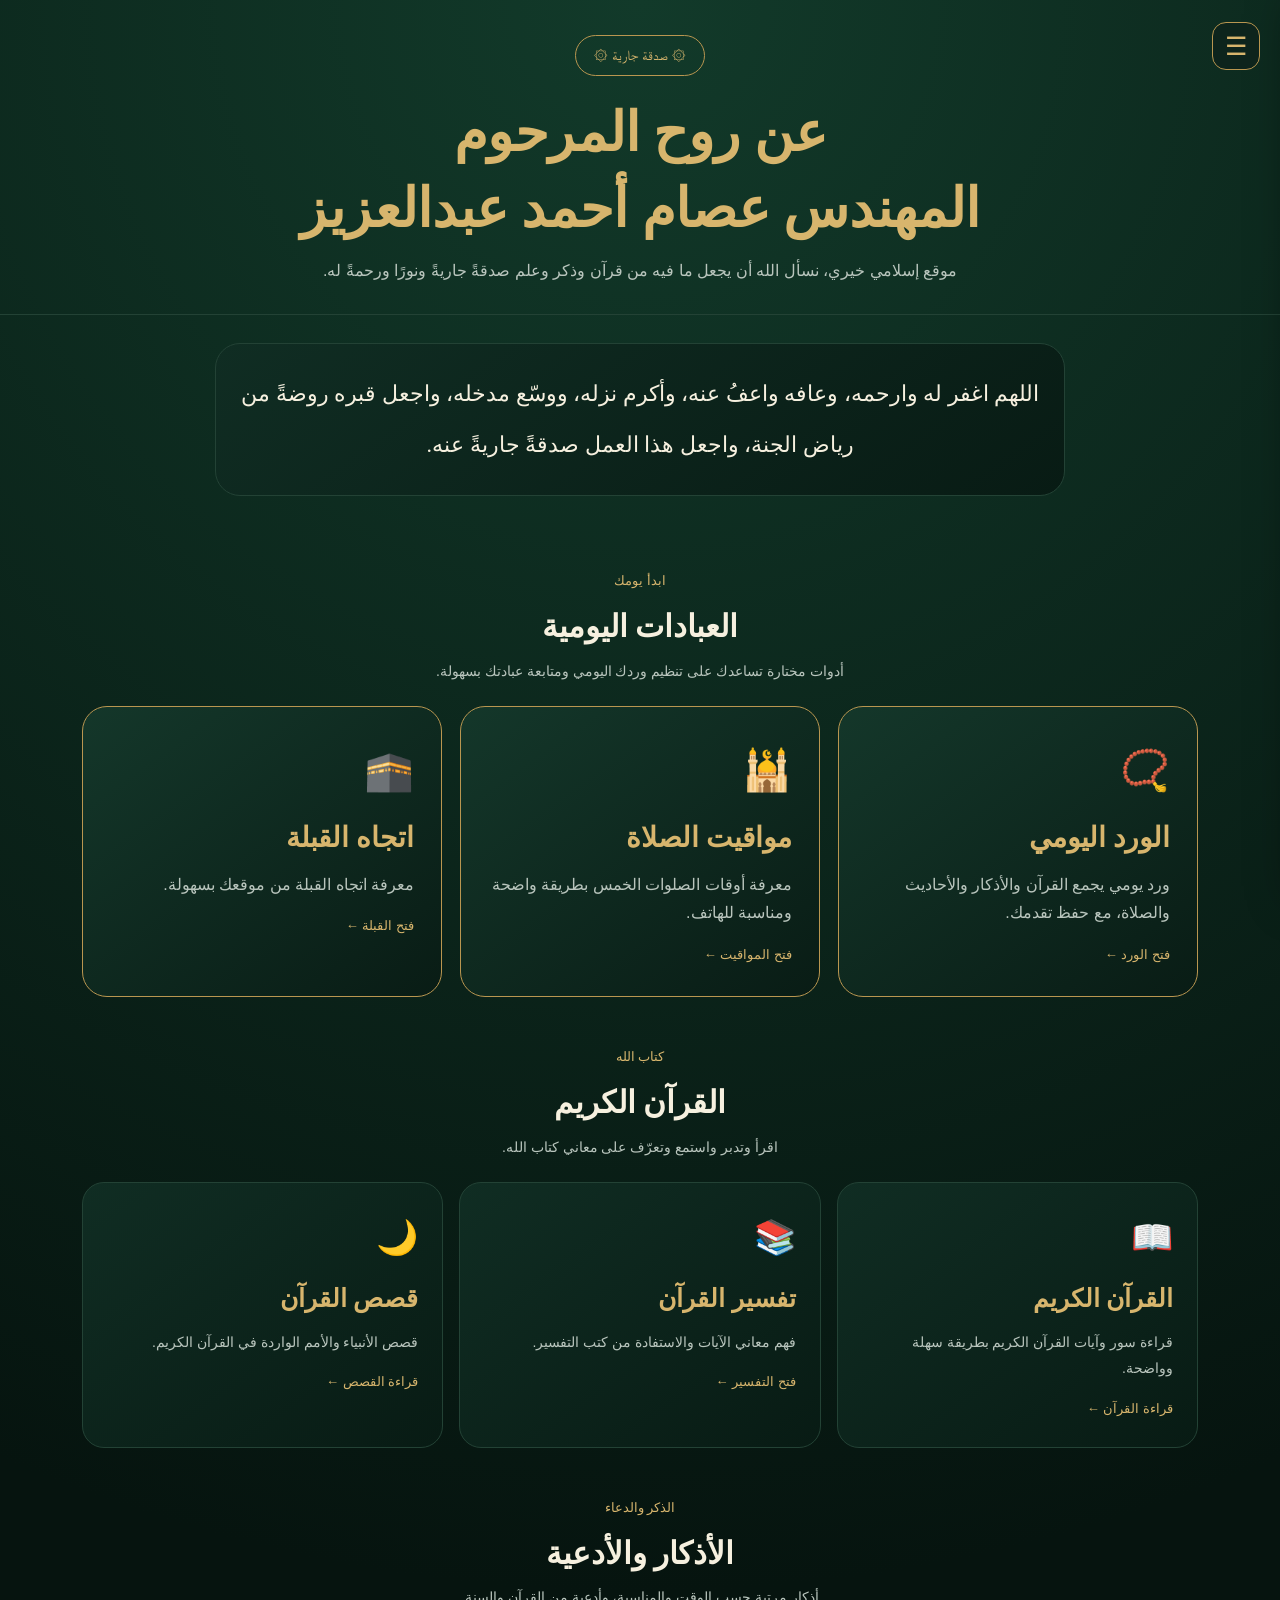
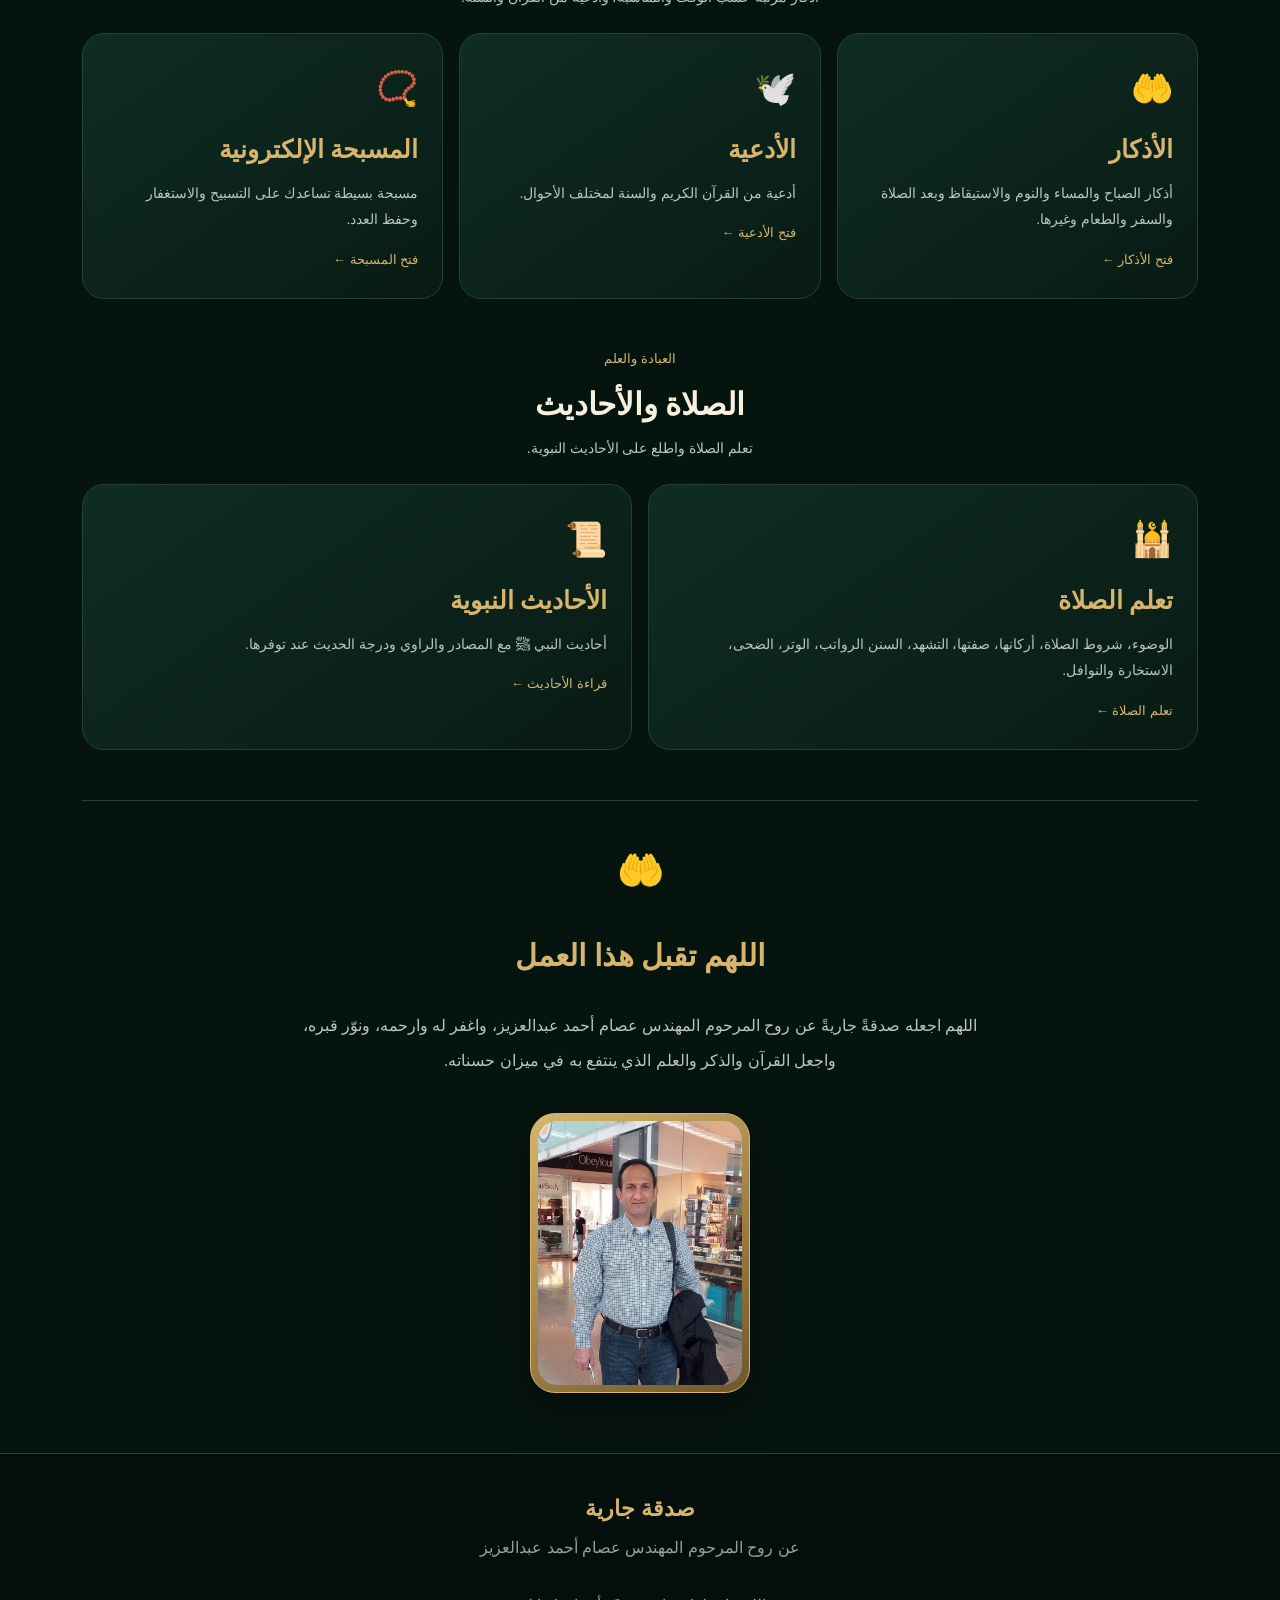
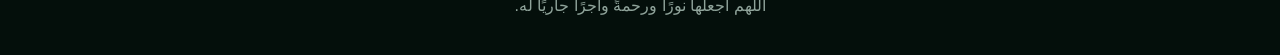
==== commit 8d45c397: "Update index.html" ====
--- a/index.html
+++ b/index.html
@@ -309,7 +309,24 @@
       color: var(--muted);
       margin: 0;
     }
-
+<a class="special-card" href="quran-audio.html">
+
+  <div class="special-icon">🎧</div>
+
+  <h3>
+    الاستماع للقرآن
+  </h3>
+
+  <p>
+    استمع إلى القرآن الكريم بأصوات نخبة من القراء
+    واختر القارئ والسورة التي تريد سماعها.
+  </p>
+
+  <span class="open">
+    استمع الآن ←
+  </span>
+
+</a>
     /* ================= PHOTO AT END ================= */
 
     .memorial {
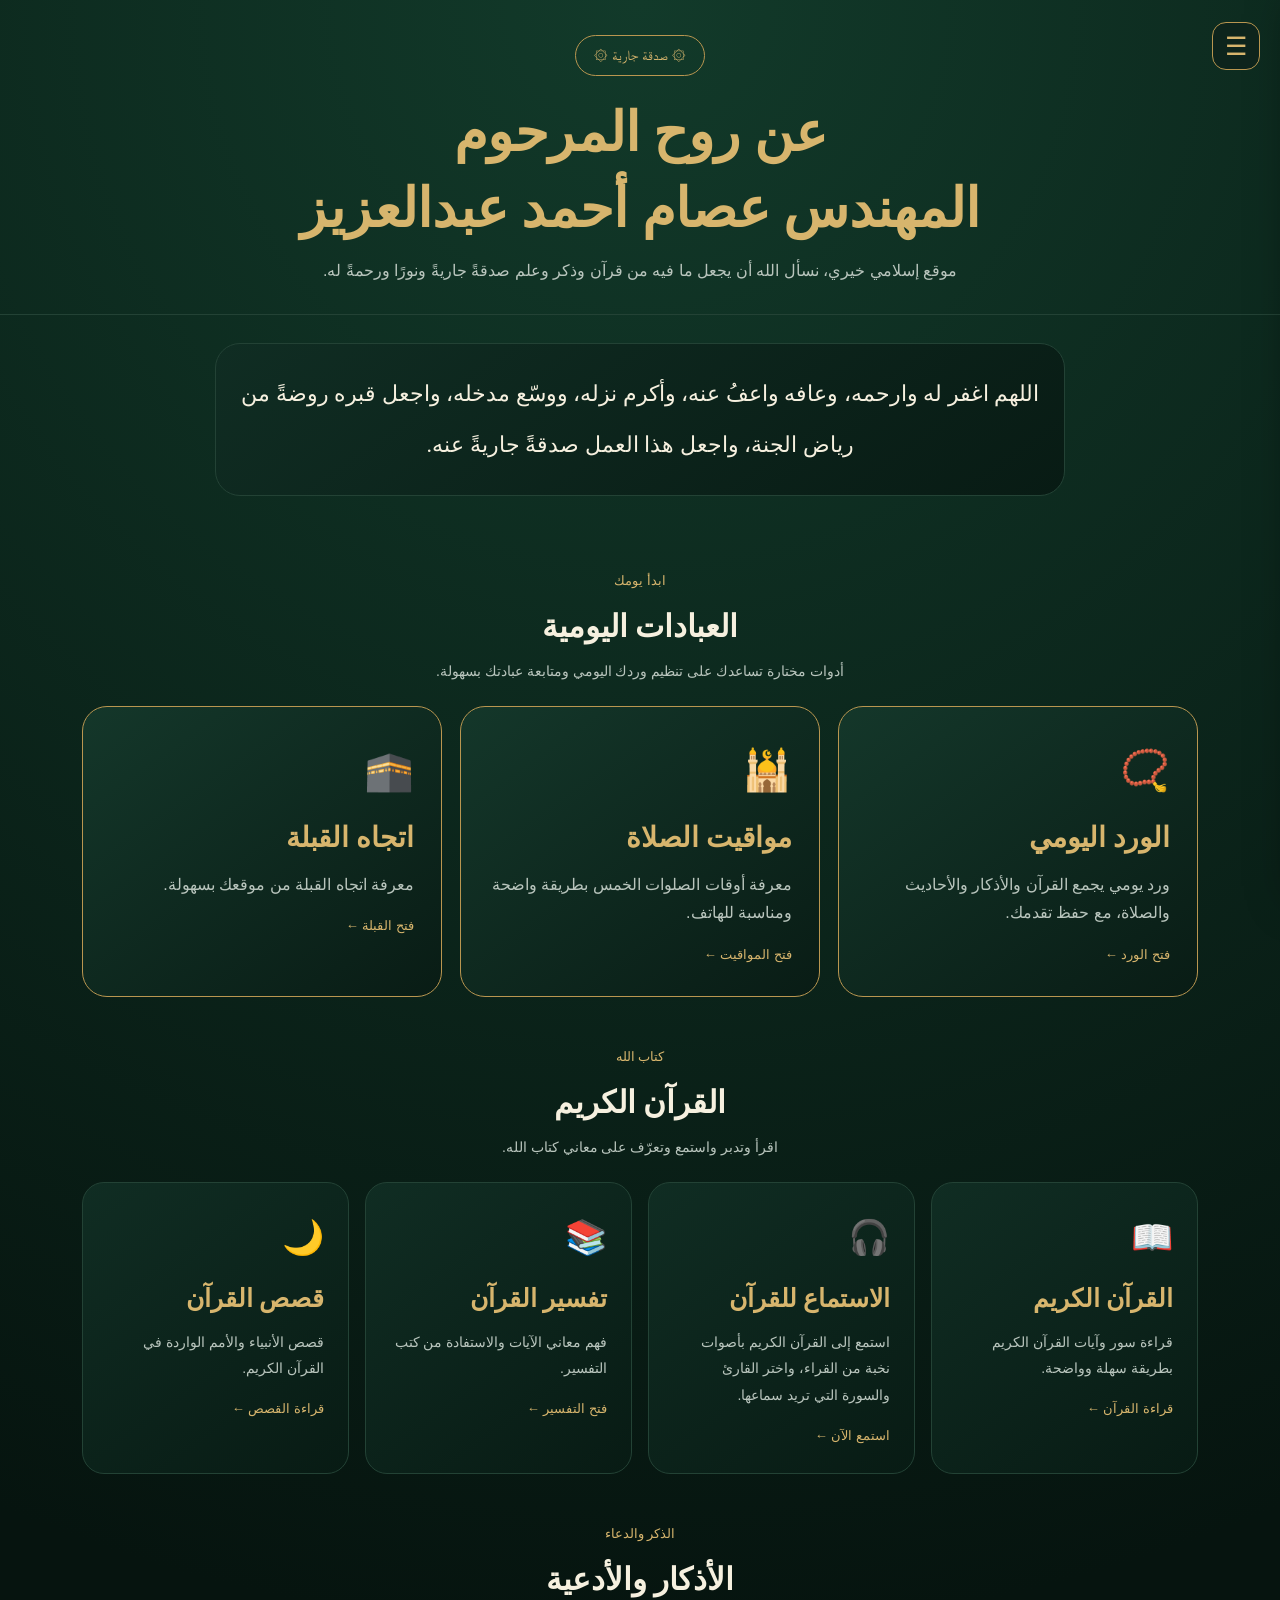
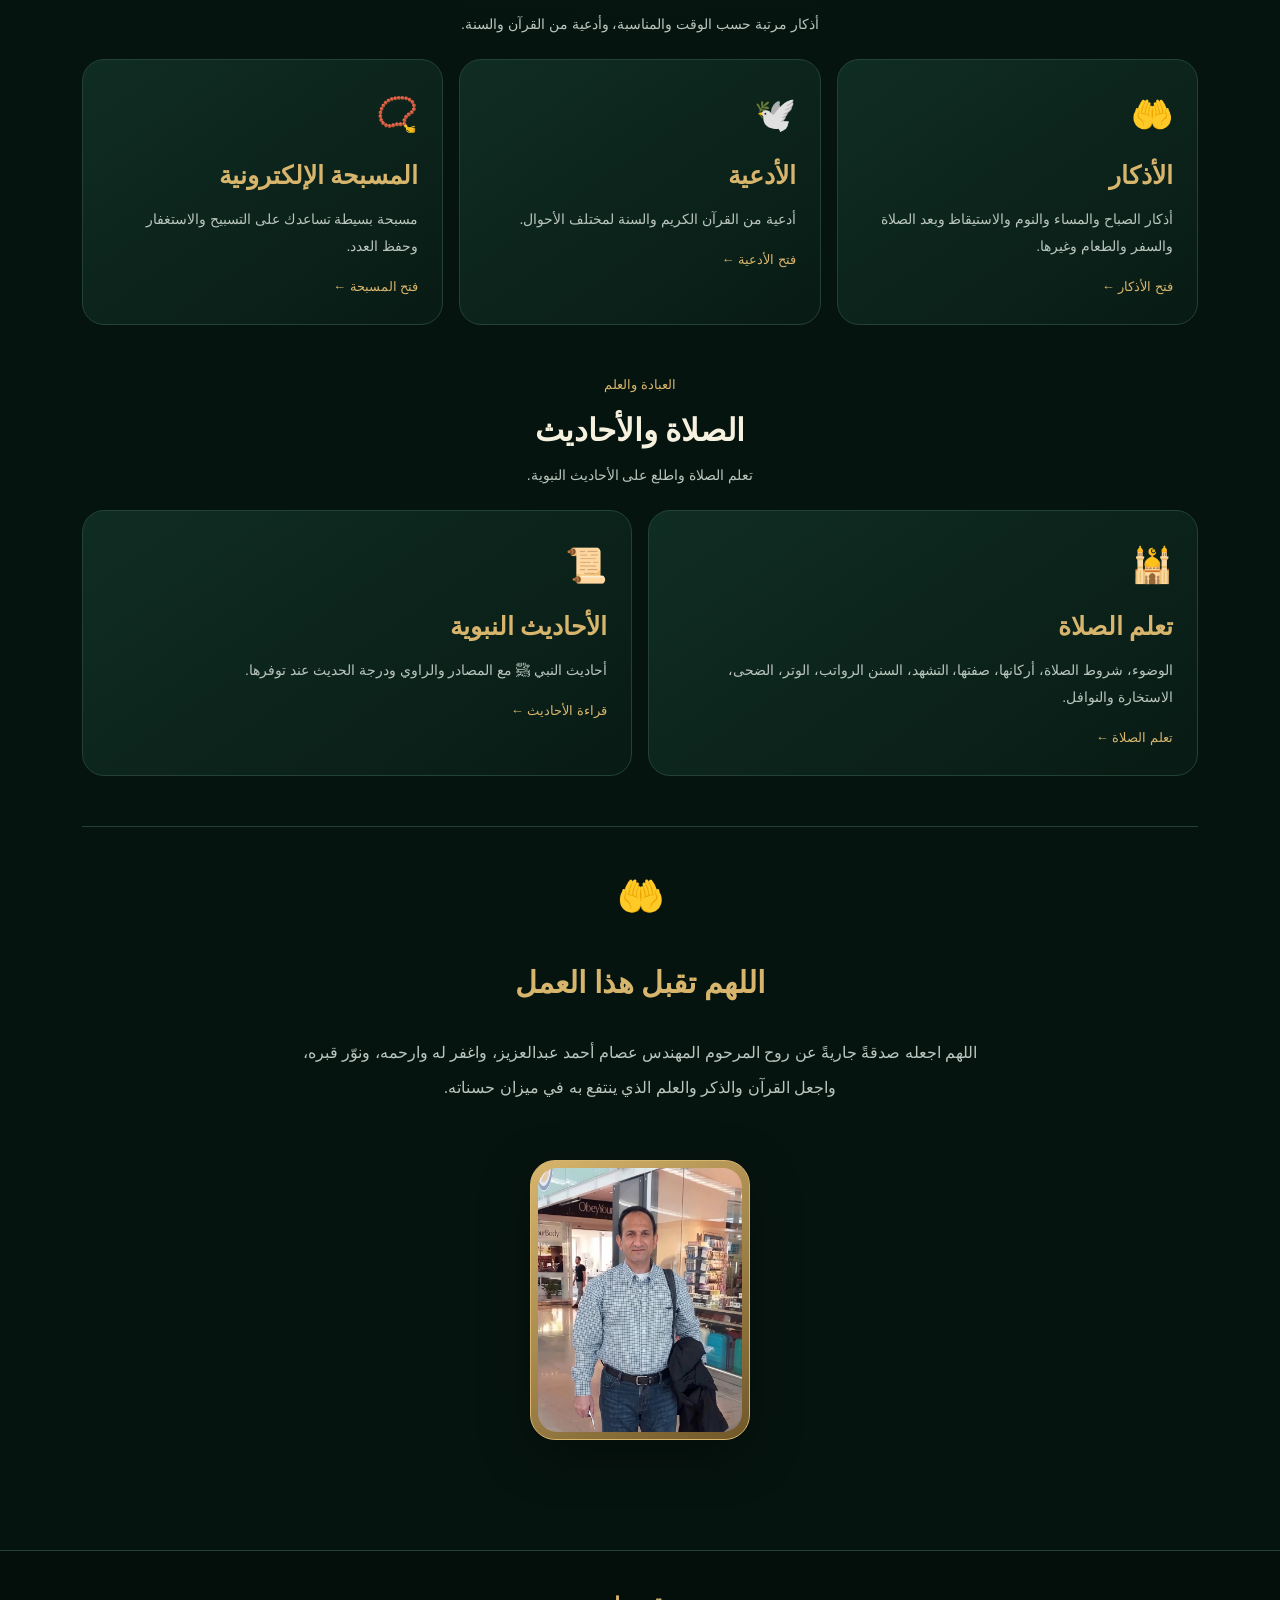
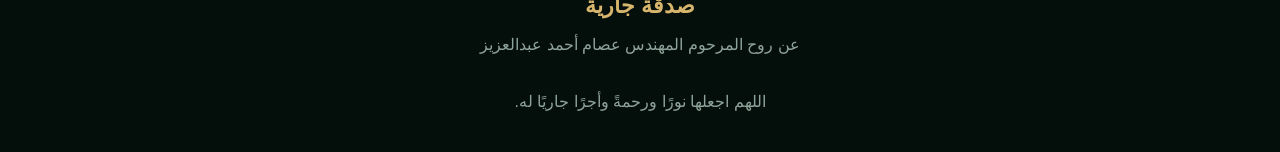
==== commit 4d69ec22: "Update index.html" ====
--- a/index.html
+++ b/index.html
@@ -309,24 +309,7 @@
       color: var(--muted);
       margin: 0;
     }
-<a class="special-card" href="quran-audio.html">
-
-  <div class="special-icon">🎧</div>
-
-  <h3>
-    الاستماع للقرآن
-  </h3>
-
-  <p>
-    استمع إلى القرآن الكريم بأصوات نخبة من القراء
-    واختر القارئ والسورة التي تريد سماعها.
-  </p>
-
-  <span class="open">
-    استمع الآن ←
-  </span>
-
-</a>
+
     /* ================= PHOTO AT END ================= */
 
     .memorial {
@@ -461,6 +444,8 @@
 
   <a href="quran.html">📖 القرآن الكريم</a>
 
+  <a href="quran-audio.html">🎧 الاستماع للقرآن</a>
+
   <a href="quran-tafsir.html">📚 تفسير القرآن</a>
 
   <a href="quran-stories.html">🌙 قصص القرآن</a>
@@ -639,6 +624,26 @@
 
     <span class="open">
       قراءة القرآن ←
+    </span>
+
+  </a>
+
+
+  <!-- الاستماع للقرآن أصبح هنا في مكانه الصحيح -->
+
+  <a class="card" href="quran-audio.html">
+
+    <div class="icon">🎧</div>
+
+    <h3>الاستماع للقرآن</h3>
+
+    <p>
+      استمع إلى القرآن الكريم بأصوات نخبة من القراء،
+      واختر القارئ والسورة التي تريد سماعها.
+    </p>
+
+    <span class="open">
+      استمع الآن ←
     </span>
 
   </a>
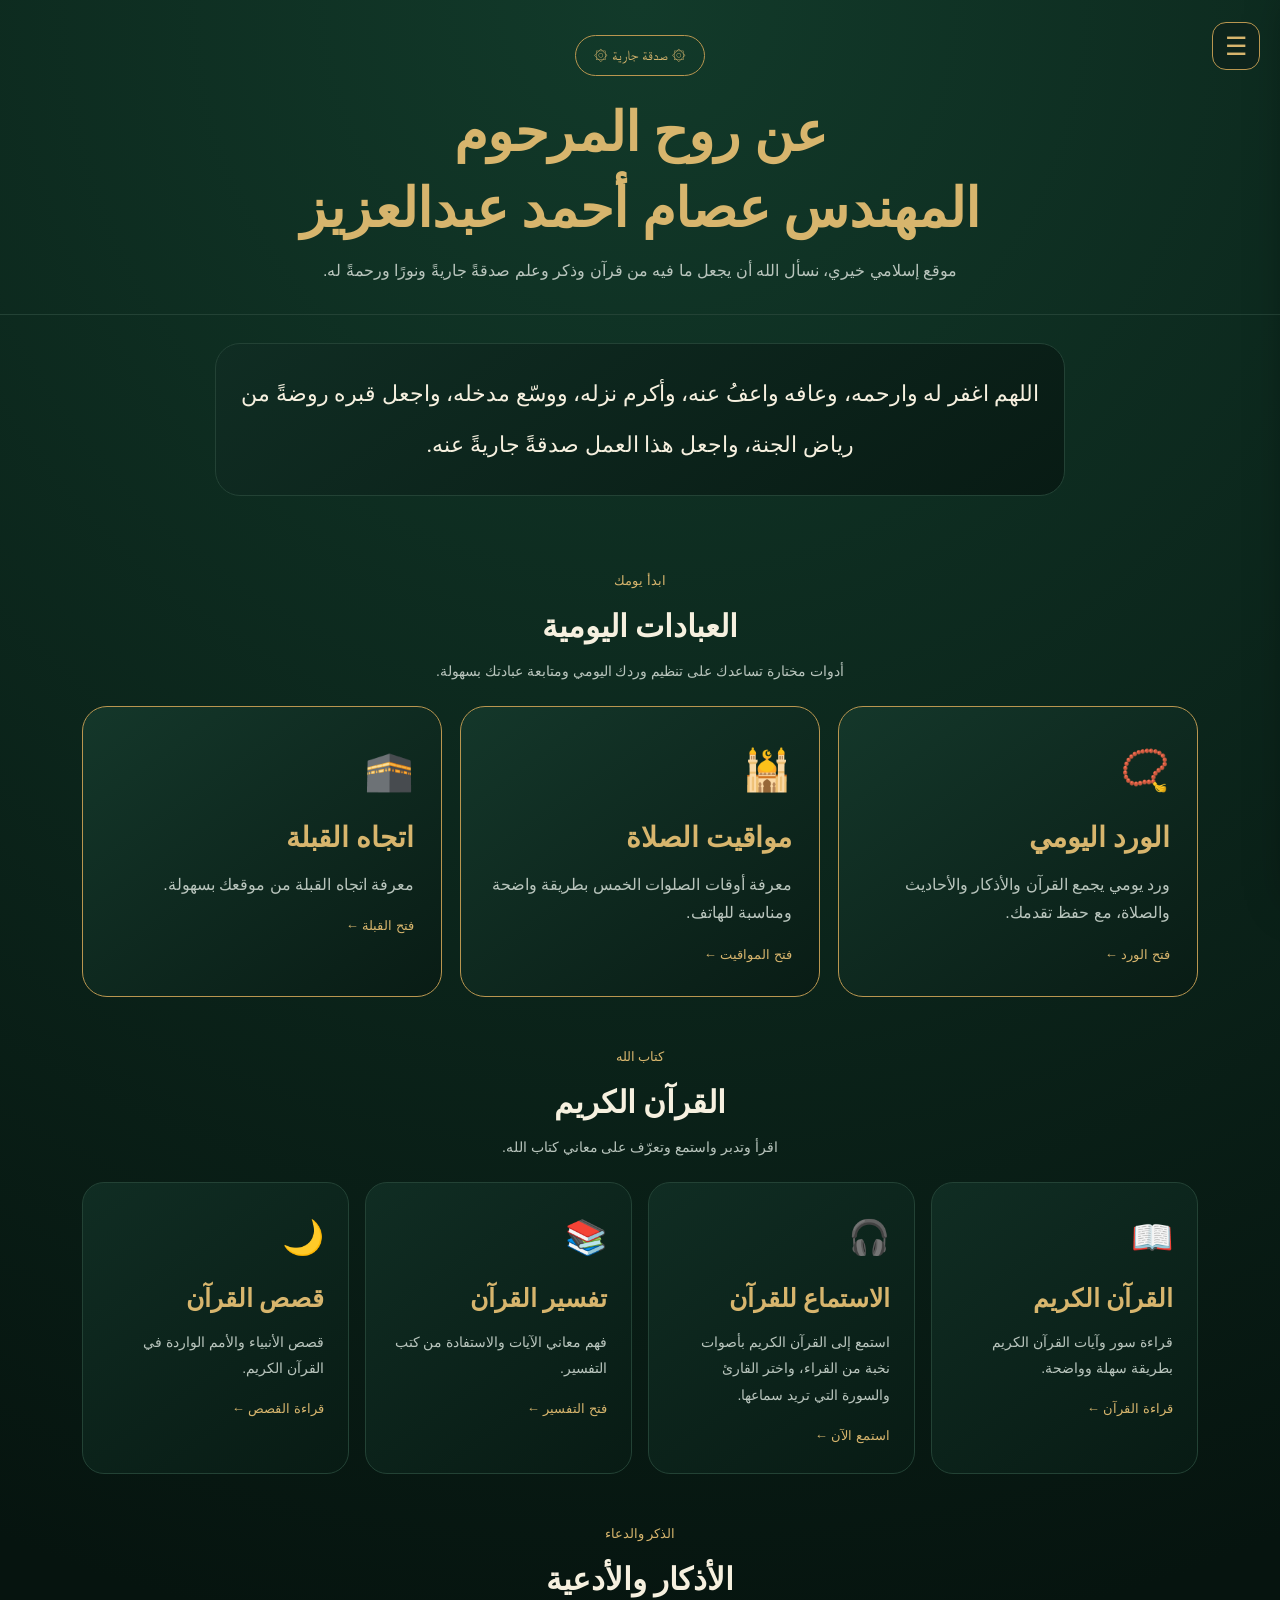
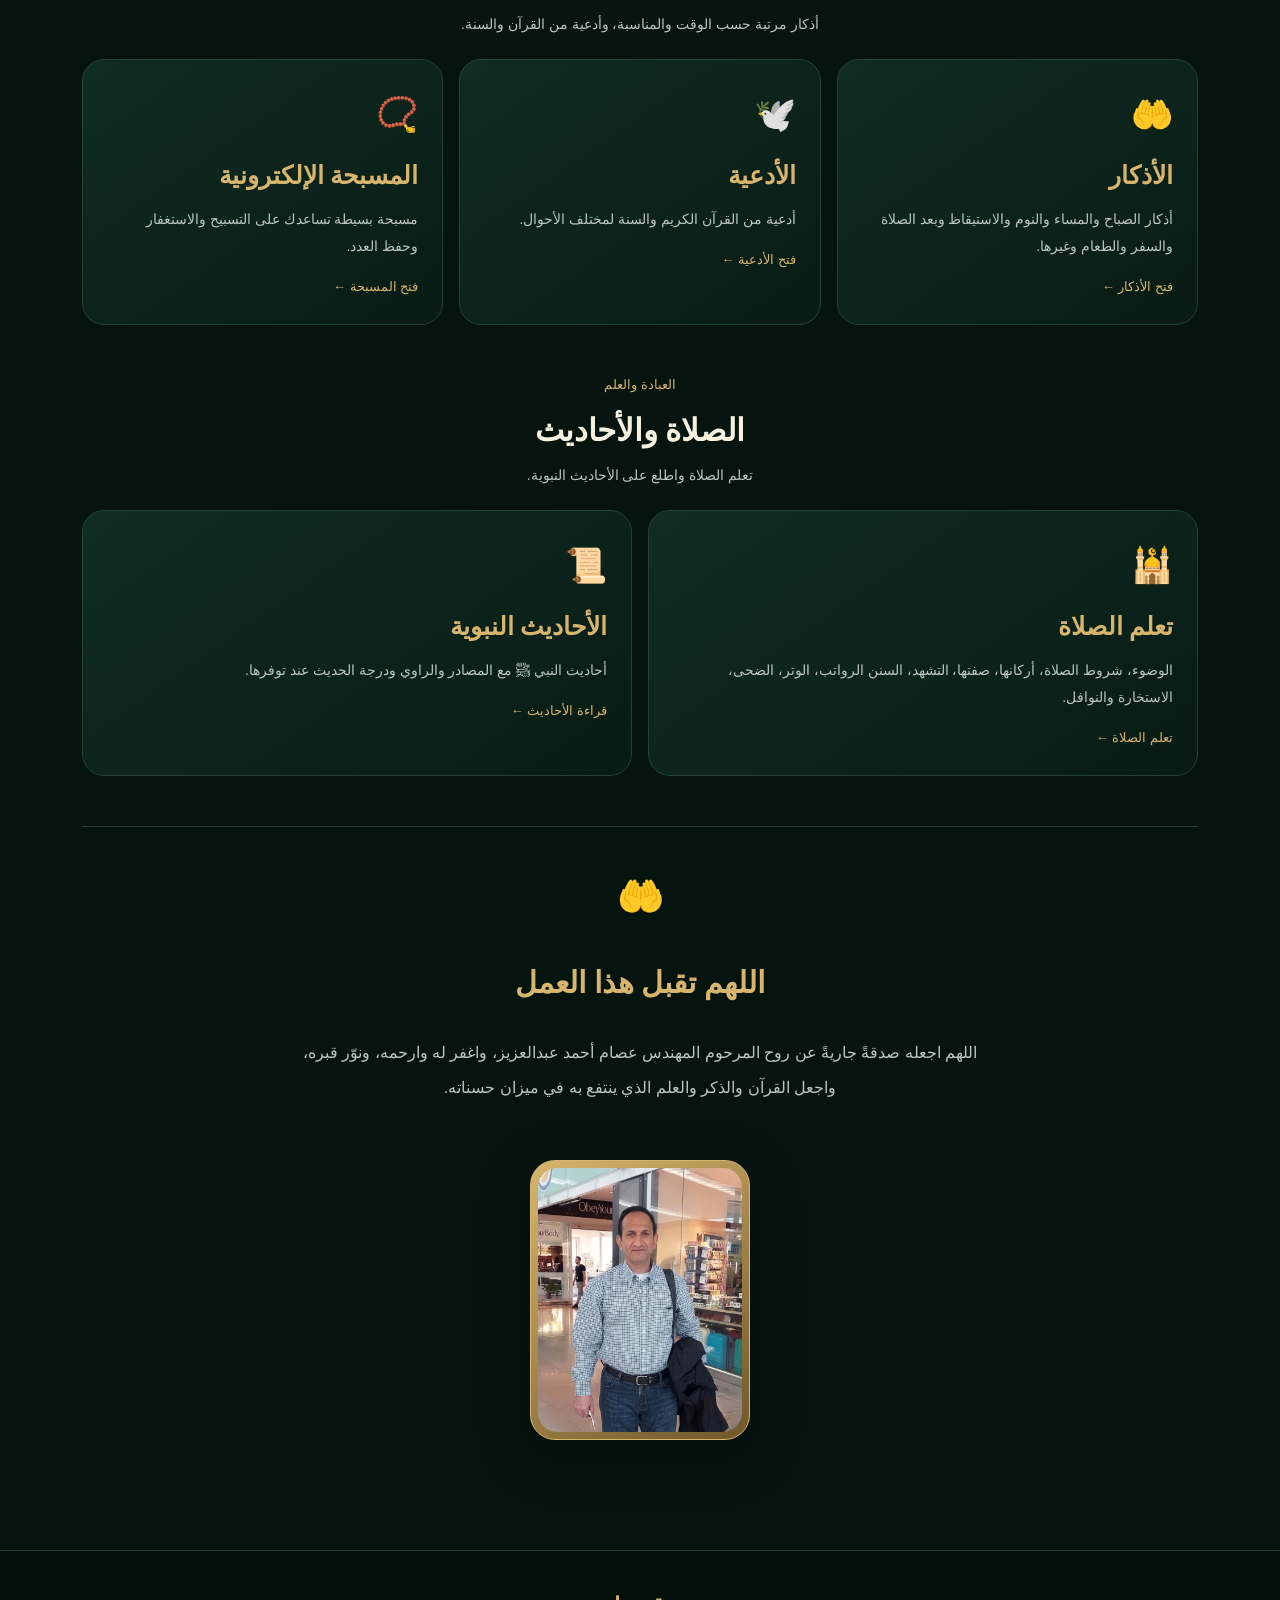
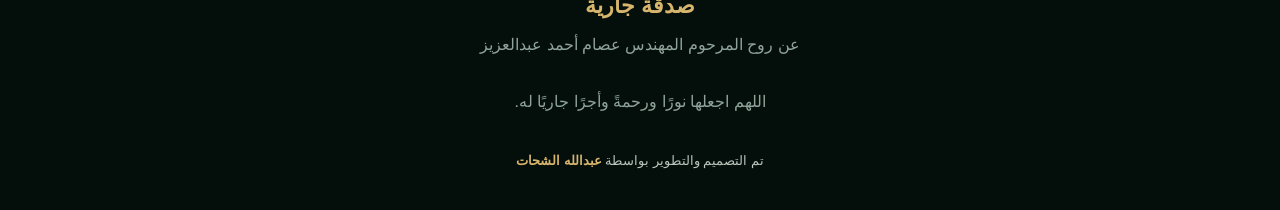
==== commit 656fec4b: "Update index.html" ====
--- a/index.html
+++ b/index.html
@@ -873,7 +873,14 @@
   <br><br>
 
   اللهم اجعلها نورًا ورحمةً وأجرًا جاريًا له.
-
+<br><br>
+
+<span style="font-size: 13px; color: var(--muted);">
+  تم التصميم والتطوير بواسطة
+  <strong style="display: inline; font-family: inherit; font-size: 13px;">
+    عبدالله الشحات
+  </strong>
+</span>
 </footer>
 
 
